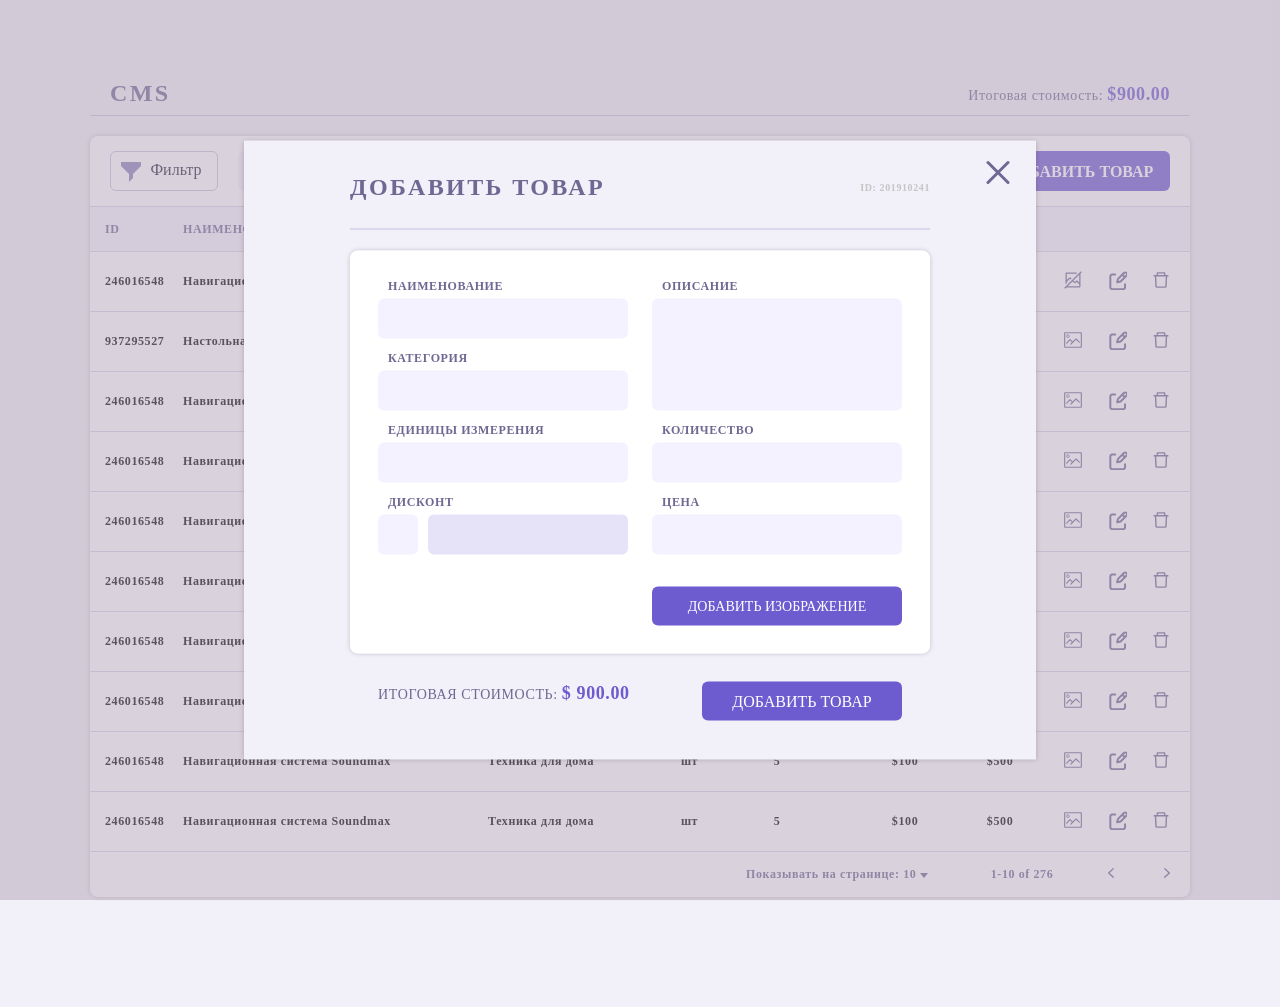
==== index.html @ 1ea29e2f "удалены комментарии" ====
<!DOCTYPE html>
<html lang="ru">
<head>
    <meta charset="UTF-8">
    <meta http-equiv="X-UA-Compatible" content="IE=edge">
    <meta name="viewport" content="width=device-width, initial-scale=1.0">
    <title>CMS</title>
    <link rel="stylesheet" href="css/normalize.css">
    <link rel="stylesheet" href="css/global.css">
    <link rel="stylesheet" href="css/table.css">
    <link rel="stylesheet" href="css/modal.css">
    <script defer src="js/script.js"></script>
    <!-- <link rel="import" href="modal.html"> -->
</head>
<body>
    <div class="table__container">
    <header class="header">
        <h1 class="header__title">CMS</h1>
        <p class="header__total">Итоговая стоимость: <span class="header__total-num">$900.00</span></p>
    </header>
    <hr class="hr">
    <div class="table__wrapper">
        <div class="table__setting">
            <button class="table__filter">
                <svg class="table__filter-img" width="20" height="20" viewBox="0 0 20 20" fill="none" xmlns="http://www.w3.org/2000/svg">
                    <path d="M12 12L20 4V0H0V4L8 12V20L12 16V12Z" fill="#8B83BA"/>
                </svg>                    
                Фильтр</button>
            <input class="table__search" type="text" placeholder="Поиск по наименованию и категории">
                <svg class="table__search-img" width="20" height="20" viewBox="0 0 20 20" fill="none" xmlns="http://www.w3.org/2000/svg">
                    <path d="M13.4097 14.8822C11.7399 16.1799 9.63851 16.7922 7.53338 16.5942C5.42824 16.3963 3.47766 15.403 2.07881 13.8166C0.679961 12.2303 -0.0619809 10.1701 0.00405863 8.05565C0.0700982 5.94118 0.939153 3.9314 2.43427 2.43552C3.92939 0.939633 5.93814 0.0701341 8.05152 0.00406071C10.1649 -0.0620127 12.224 0.680308 13.8096 2.07987C15.3951 3.47944 16.3879 5.43102 16.5857 7.53723C16.7836 9.64345 16.1717 11.7459 14.8745 13.4166L19.6936 18.2201C20.1016 18.6267 20.1022 19.2872 19.695 19.6946C19.2878 20.1021 18.6273 20.1017 18.2204 19.6939L13.4201 14.8822H13.4097ZM8.31916 14.5495C9.13773 14.5495 9.94829 14.3882 10.7045 14.0748C11.4608 13.7614 12.148 13.302 12.7268 12.7229C13.3056 12.1438 13.7647 11.4563 14.078 10.6996C14.3913 9.94298 14.5525 9.13201 14.5525 8.31302C14.5525 7.49403 14.3913 6.68306 14.078 5.92641C13.7647 5.16976 13.3056 4.48225 12.7268 3.90314C12.148 3.32402 11.4608 2.86465 10.7045 2.55123C9.94829 2.23782 9.13773 2.07651 8.31916 2.07651C6.66598 2.07651 5.08051 2.73356 3.91153 3.90314C2.74256 5.07271 2.08583 6.659 2.08583 8.31302C2.08583 9.96705 2.74256 11.5533 3.91153 12.7229C5.08051 13.8925 6.66598 14.5495 8.31916 14.5495Z" fill="#8B83BA"/>
                </svg>
            <button class="table__add">Добавить товар</button>
        </div>
        <div class="table__div">
        <table class="table">
            <thead class="table__head">
                <tr class="table__head-row">
                    <th class="table__head-column table__head-id">ID</th>
                    <th class="table__head-column table__head-name">Наименование</th>
                    <th class="table__head-column table__head-category">Категория</th>
                    <th class="table__head-column table__head-units">ед/изм</th>
                    <th class="table__head-column table__head-amount">количество</th>
                    <th class="table__head-column table__head-price">цена</th>
                    <th class="table__head-column table__head-total">ИТОГ</th>
                    <th class="table__head-column table__head-0" colspan="3"></th>
                </tr>
            </thead>
            <tbody class="table__body">
                <tr class="table__body-row">
                    <td class="table__body-column table__body-id">246016548</td>
                    <td class="table__body-column table__body-name">Навигационная система Soundmax</td>
                    <td class="table__body-column table__body-category">Техника для дома</td>
                    <td class="table__body-column table__body-units">шт</td>
                    <td class="table__body-column table__body-amount">5</td>
                    <td class="table__body-column table__body-price">$100</td>
                    <td class="table__body-column table__body-total">$500</td>
                    <td class="table__body-column table__body-img">
                        <button class="table__body_btn table__body_btn-img">
                            <svg class="body__btn-svg body__btn-svg_img btn-svg__img-close" width="20" height="20" viewBox="0 0 20 20" fill="none" xmlns="http://www.w3.org/2000/svg">
                                <path d="M18.75 2.13375L17.8663 1.25L1.25 17.8663L2.13375 18.75L3.38375 17.5H16.25C16.5814 17.4995 16.899 17.3676 17.1333 17.1333C17.3676 16.899 17.4995 16.5814 17.5 16.25V3.38375L18.75 2.13375ZM16.25 16.25H4.63375L9.50437 11.3794L10.9913 12.8663C11.2257 13.1006 11.5435 13.2322 11.875 13.2322C12.2065 13.2322 12.5243 13.1006 12.7587 12.8663L13.75 11.875L16.25 14.3731V16.25ZM16.25 12.605L14.6337 10.9888C14.3993 10.7544 14.0815 10.6228 13.75 10.6228C13.4185 10.6228 13.1007 10.7544 12.8663 10.9888L11.875 11.98L10.3894 10.4944L16.25 4.63375V12.605Z" fill="#6E6893"/>
                                <path d="M3.75 13.75V11.875L6.875 8.75187L7.73313 9.61062L8.61812 8.72563L7.75875 7.86625C7.52434 7.63191 7.20646 7.50027 6.875 7.50027C6.54354 7.50027 6.22566 7.63191 5.99125 7.86625L3.75 10.1075V3.75H13.75V2.5H3.75C3.41858 2.50033 3.10083 2.63213 2.86648 2.86648C2.63213 3.10083 2.50033 3.41858 2.5 3.75V13.75H3.75Z" fill="#6E6893"/>
                                </svg> 
                        </button>                       
                    </td>
                    <td class="table__body-column table__body-correct">
                        <button class="table__body_btn table__body_btn-correct">
                            <svg class="body__btn-svg body__btn-svg_correct" width="20" height="20" viewBox="0 0 20 20" fill="none" xmlns="http://www.w3.org/2000/svg">
                                <g clip-path="url(#clip0_3602_208)">
                                <path d="M15.5629 4.86078L17.6394 6.93629L15.5629 4.86078ZM16.8982 3.03233L11.2834 8.64709C10.9933 8.9368 10.7955 9.3059 10.7148 9.70789L10.1962 12.304L12.7923 11.7844C13.1942 11.704 13.5629 11.5069 13.8531 11.2167L19.4678 5.60196C19.6366 5.43324 19.7704 5.23293 19.8617 5.01248C19.953 4.79203 20 4.55576 20 4.31714C20 4.07853 19.953 3.84225 19.8617 3.6218C19.7704 3.40136 19.6366 3.20105 19.4678 3.03233C19.2991 2.8636 19.0988 2.72976 18.8784 2.63845C18.6579 2.54714 18.4216 2.50014 18.183 2.50014C17.9444 2.50014 17.7081 2.54714 17.4877 2.63845C17.2672 2.72976 17.0669 2.8636 16.8982 3.03233V3.03233Z" stroke="#6E6893" stroke-width="2" stroke-linecap="round" stroke-linejoin="round"/>
                                <path d="M18.0394 14.2648V17.206C18.0394 17.726 17.8328 18.2248 17.4651 18.5925C17.0973 18.9602 16.5986 19.1668 16.0786 19.1668H5.29415C4.77411 19.1668 4.27537 18.9602 3.90765 18.5925C3.53993 18.2248 3.33334 17.726 3.33334 17.206V6.42157C3.33334 5.90154 3.53993 5.4028 3.90765 5.03508C4.27537 4.66735 4.77411 4.46077 5.29415 4.46077H8.23535" stroke="#6E6893" stroke-width="2" stroke-linecap="round" stroke-linejoin="round"/>
                                </g>
                                <defs>
                                <clipPath id="clip0_3602_208">
                                <rect width="20" height="20" fill="white"/>
                                </clipPath>
                                </defs>
                                </svg>
                        </button>
                    </td>
                    <td class="table__body-column table__body-delete">
                        <button class="table__body_btn table__body_btn-delete">
                            <svg class="body__btn-svg body__btn-svg_delete" width="20" height="20" viewBox="0 0 20 20" fill="none" xmlns="http://www.w3.org/2000/svg">
                                <path d="M7.03125 3.59375H6.875C6.96094 3.59375 7.03125 3.52344 7.03125 3.4375V3.59375H12.9688V3.4375C12.9688 3.52344 13.0391 3.59375 13.125 3.59375H12.9688V5H14.375V3.4375C14.375 2.74805 13.8145 2.1875 13.125 2.1875H6.875C6.18555 2.1875 5.625 2.74805 5.625 3.4375V5H7.03125V3.59375ZM16.875 5H3.125C2.7793 5 2.5 5.2793 2.5 5.625V6.25C2.5 6.33594 2.57031 6.40625 2.65625 6.40625H3.83594L4.31836 16.6211C4.34961 17.2871 4.90039 17.8125 5.56641 17.8125H14.4336C15.1016 17.8125 15.6504 17.2891 15.6816 16.6211L16.1641 6.40625H17.3438C17.4297 6.40625 17.5 6.33594 17.5 6.25V5.625C17.5 5.2793 17.2207 5 16.875 5ZM14.2832 16.4062H5.7168L5.24414 6.40625H14.7559L14.2832 16.4062Z" fill="#6E6893"/>
                                </svg>
                        </button>        
                    </td>
                </tr>
                <tr class="table__body-row">
                    <td class="table__body-column table__body-id">937295527</td>
                    <td class="table__body-column table__body-name">Настольная игра “На 4-х ногах”</td>
                    <td class="table__body-column table__body-category">Настольные игры</td>
                    <td class="table__body-column table__body-units">шт</td>
                    <td class="table__body-column table__body-amount">12</td>
                    <td class="table__body-column table__body-price">$14</td>
                    <td class="table__body-column table__body-total">$168</td>
                    <td class="table__body-column table__body-img">
                        <button class="table__body_btn table__body_btn-img">
                            <svg class="body__btn-svg body__btn-svg_img btn-svg__img-open" width="20" height="20" viewBox="0 0 20 20" fill="none" xmlns="http://www.w3.org/2000/svg">
                                <path d="M17.7778 2.22223H2.22223C1.92754 2.22223 1.64493 2.33929 1.43655 2.54767C1.22818 2.75604 1.11111 3.03866 1.11111 3.33334V16.6667C1.11111 16.9614 1.22818 17.244 1.43655 17.4523C1.64493 17.6607 1.92754 17.7778 2.22223 17.7778H17.7778C18.0725 17.7778 18.3551 17.6607 18.5635 17.4523C18.7718 17.244 18.8889 16.9614 18.8889 16.6667V3.33334C18.8889 3.03866 18.7718 2.75604 18.5635 2.54767C18.3551 2.33929 18.0725 2.22223 17.7778 2.22223V2.22223ZM2.22223 16.6667V3.33334H17.7778V16.6667H2.22223Z" fill="#6E6893"/>
                                <path d="M4.95555 7.77778C5.28518 7.77778 5.60741 7.68003 5.8815 7.49689C6.15558 7.31376 6.3692 7.05346 6.49535 6.74892C6.62149 6.44437 6.6545 6.10926 6.59019 5.78596C6.52588 5.46266 6.36715 5.16569 6.13406 4.9326C5.90097 4.69951 5.604 4.54078 5.2807 4.47647C4.9574 4.41216 4.62228 4.44516 4.31774 4.57131C4.0132 4.69746 3.7529 4.91108 3.56976 5.18516C3.38663 5.45924 3.28888 5.78147 3.28888 6.11111C3.28888 6.55314 3.46447 6.97706 3.77703 7.28962C4.0896 7.60218 4.51352 7.77778 4.95555 7.77778V7.77778ZM4.95555 5.22222C5.13158 5.22112 5.30399 5.27232 5.45089 5.36932C5.5978 5.46632 5.71259 5.60476 5.78072 5.76708C5.84885 5.9294 5.86725 6.1083 5.83358 6.28109C5.79992 6.45389 5.7157 6.61279 5.59161 6.73766C5.46752 6.86253 5.30915 6.94774 5.13657 6.98249C4.96399 7.01724 4.78498 6.99997 4.62223 6.93285C4.45949 6.86574 4.32033 6.75182 4.22241 6.60552C4.12449 6.45923 4.07222 6.28715 4.07221 6.11111C4.07367 5.87729 4.1672 5.65345 4.33255 5.48811C4.49789 5.32277 4.72172 5.22923 4.95555 5.22778V5.22222Z" fill="#6E6893"/>
                                <path d="M12.6555 8.53889L9.65555 11.5389L7.43332 9.31666C7.32923 9.21319 7.18843 9.15511 7.04166 9.15511C6.89489 9.15511 6.75408 9.21319 6.64999 9.31666L3.28888 12.7222V14.2944L7.0611 10.5222L8.88888 12.3222L6.80555 14.4056H8.33332L13.0278 9.71111L16.6667 13.3333V11.7667L13.4389 8.53889C13.3348 8.43541 13.194 8.37733 13.0472 8.37733C12.9004 8.37733 12.7596 8.43541 12.6555 8.53889V8.53889Z" fill="#6E6893"/>
                            </svg>
                        </button>                       
                    </td>
                    <td class="table__body-column table__body-correct">
                        <button class="table__body_btn table__body_btn-correct">
                            <svg class="body__btn-svg body__btn-svg_correct" width="20" height="20" viewBox="0 0 20 20" fill="none" xmlns="http://www.w3.org/2000/svg">
                                <g clip-path="url(#clip0_3602_208)">
                                <path d="M15.5629 4.86078L17.6394 6.93629L15.5629 4.86078ZM16.8982 3.03233L11.2834 8.64709C10.9933 8.9368 10.7955 9.3059 10.7148 9.70789L10.1962 12.304L12.7923 11.7844C13.1942 11.704 13.5629 11.5069 13.8531 11.2167L19.4678 5.60196C19.6366 5.43324 19.7704 5.23293 19.8617 5.01248C19.953 4.79203 20 4.55576 20 4.31714C20 4.07853 19.953 3.84225 19.8617 3.6218C19.7704 3.40136 19.6366 3.20105 19.4678 3.03233C19.2991 2.8636 19.0988 2.72976 18.8784 2.63845C18.6579 2.54714 18.4216 2.50014 18.183 2.50014C17.9444 2.50014 17.7081 2.54714 17.4877 2.63845C17.2672 2.72976 17.0669 2.8636 16.8982 3.03233V3.03233Z" stroke="#6E6893" stroke-width="2" stroke-linecap="round" stroke-linejoin="round"/>
                                <path d="M18.0394 14.2648V17.206C18.0394 17.726 17.8328 18.2248 17.4651 18.5925C17.0973 18.9602 16.5986 19.1668 16.0786 19.1668H5.29415C4.77411 19.1668 4.27537 18.9602 3.90765 18.5925C3.53993 18.2248 3.33334 17.726 3.33334 17.206V6.42157C3.33334 5.90154 3.53993 5.4028 3.90765 5.03508C4.27537 4.66735 4.77411 4.46077 5.29415 4.46077H8.23535" stroke="#6E6893" stroke-width="2" stroke-linecap="round" stroke-linejoin="round"/>
                                </g>
                                <defs>
                                <clipPath id="clip0_3602_208">
                                <rect width="20" height="20" fill="white"/>
                                </clipPath>
                                </defs>
                                </svg>
                        </button>
                    </td>
                    <td class="table__body-column table__body-delete">
                        <button class="table__body_btn table__body_btn-delete">
                            <svg class="body__btn-svg body__btn-svg_delete" width="20" height="20" viewBox="0 0 20 20" fill="none" xmlns="http://www.w3.org/2000/svg">
                                <path d="M7.03125 3.59375H6.875C6.96094 3.59375 7.03125 3.52344 7.03125 3.4375V3.59375H12.9688V3.4375C12.9688 3.52344 13.0391 3.59375 13.125 3.59375H12.9688V5H14.375V3.4375C14.375 2.74805 13.8145 2.1875 13.125 2.1875H6.875C6.18555 2.1875 5.625 2.74805 5.625 3.4375V5H7.03125V3.59375ZM16.875 5H3.125C2.7793 5 2.5 5.2793 2.5 5.625V6.25C2.5 6.33594 2.57031 6.40625 2.65625 6.40625H3.83594L4.31836 16.6211C4.34961 17.2871 4.90039 17.8125 5.56641 17.8125H14.4336C15.1016 17.8125 15.6504 17.2891 15.6816 16.6211L16.1641 6.40625H17.3438C17.4297 6.40625 17.5 6.33594 17.5 6.25V5.625C17.5 5.2793 17.2207 5 16.875 5ZM14.2832 16.4062H5.7168L5.24414 6.40625H14.7559L14.2832 16.4062Z" fill="#6E6893"/>
                                </svg>
                        </button>        
                    </td>
                </tr>
                <tr class="table__body-row">
                    <td class="table__body-column table__body-id">246016548</td>
                    <td class="table__body-column table__body-name">Навигационная система Soundmax</td>
                    <td class="table__body-column table__body-category">Техника для дома</td>
                    <td class="table__body-column table__body-units">шт</td>
                    <td class="table__body-column table__body-amount">5</td>
                    <td class="table__body-column table__body-price">$100</td>
                    <td class="table__body-column table__body-total">$500</td>
                    <td class="table__body-column table__body-img">
                        <button class="table__body_btn table__body_btn-img">
                            <svg class="body__btn-svg body__btn-svg_img btn-svg__img-open" width="20" height="20" viewBox="0 0 20 20" fill="none" xmlns="http://www.w3.org/2000/svg">
                                <path d="M17.7778 2.22223H2.22223C1.92754 2.22223 1.64493 2.33929 1.43655 2.54767C1.22818 2.75604 1.11111 3.03866 1.11111 3.33334V16.6667C1.11111 16.9614 1.22818 17.244 1.43655 17.4523C1.64493 17.6607 1.92754 17.7778 2.22223 17.7778H17.7778C18.0725 17.7778 18.3551 17.6607 18.5635 17.4523C18.7718 17.244 18.8889 16.9614 18.8889 16.6667V3.33334C18.8889 3.03866 18.7718 2.75604 18.5635 2.54767C18.3551 2.33929 18.0725 2.22223 17.7778 2.22223V2.22223ZM2.22223 16.6667V3.33334H17.7778V16.6667H2.22223Z" fill="#6E6893"/>
                                <path d="M4.95555 7.77778C5.28518 7.77778 5.60741 7.68003 5.8815 7.49689C6.15558 7.31376 6.3692 7.05346 6.49535 6.74892C6.62149 6.44437 6.6545 6.10926 6.59019 5.78596C6.52588 5.46266 6.36715 5.16569 6.13406 4.9326C5.90097 4.69951 5.604 4.54078 5.2807 4.47647C4.9574 4.41216 4.62228 4.44516 4.31774 4.57131C4.0132 4.69746 3.7529 4.91108 3.56976 5.18516C3.38663 5.45924 3.28888 5.78147 3.28888 6.11111C3.28888 6.55314 3.46447 6.97706 3.77703 7.28962C4.0896 7.60218 4.51352 7.77778 4.95555 7.77778V7.77778ZM4.95555 5.22222C5.13158 5.22112 5.30399 5.27232 5.45089 5.36932C5.5978 5.46632 5.71259 5.60476 5.78072 5.76708C5.84885 5.9294 5.86725 6.1083 5.83358 6.28109C5.79992 6.45389 5.7157 6.61279 5.59161 6.73766C5.46752 6.86253 5.30915 6.94774 5.13657 6.98249C4.96399 7.01724 4.78498 6.99997 4.62223 6.93285C4.45949 6.86574 4.32033 6.75182 4.22241 6.60552C4.12449 6.45923 4.07222 6.28715 4.07221 6.11111C4.07367 5.87729 4.1672 5.65345 4.33255 5.48811C4.49789 5.32277 4.72172 5.22923 4.95555 5.22778V5.22222Z" fill="#6E6893"/>
                                <path d="M12.6555 8.53889L9.65555 11.5389L7.43332 9.31666C7.32923 9.21319 7.18843 9.15511 7.04166 9.15511C6.89489 9.15511 6.75408 9.21319 6.64999 9.31666L3.28888 12.7222V14.2944L7.0611 10.5222L8.88888 12.3222L6.80555 14.4056H8.33332L13.0278 9.71111L16.6667 13.3333V11.7667L13.4389 8.53889C13.3348 8.43541 13.194 8.37733 13.0472 8.37733C12.9004 8.37733 12.7596 8.43541 12.6555 8.53889V8.53889Z" fill="#6E6893"/>
                            </svg>
                        </button>                       
                    </td>
                    <td class="table__body-column table__body-correct">
                        <button class="table__body_btn table__body_btn-correct">
                            <svg class="body__btn-svg body__btn-svg_correct" width="20" height="20" viewBox="0 0 20 20" fill="none" xmlns="http://www.w3.org/2000/svg">
                                <g clip-path="url(#clip0_3602_208)">
                                <path d="M15.5629 4.86078L17.6394 6.93629L15.5629 4.86078ZM16.8982 3.03233L11.2834 8.64709C10.9933 8.9368 10.7955 9.3059 10.7148 9.70789L10.1962 12.304L12.7923 11.7844C13.1942 11.704 13.5629 11.5069 13.8531 11.2167L19.4678 5.60196C19.6366 5.43324 19.7704 5.23293 19.8617 5.01248C19.953 4.79203 20 4.55576 20 4.31714C20 4.07853 19.953 3.84225 19.8617 3.6218C19.7704 3.40136 19.6366 3.20105 19.4678 3.03233C19.2991 2.8636 19.0988 2.72976 18.8784 2.63845C18.6579 2.54714 18.4216 2.50014 18.183 2.50014C17.9444 2.50014 17.7081 2.54714 17.4877 2.63845C17.2672 2.72976 17.0669 2.8636 16.8982 3.03233V3.03233Z" stroke="#6E6893" stroke-width="2" stroke-linecap="round" stroke-linejoin="round"/>
                                <path d="M18.0394 14.2648V17.206C18.0394 17.726 17.8328 18.2248 17.4651 18.5925C17.0973 18.9602 16.5986 19.1668 16.0786 19.1668H5.29415C4.77411 19.1668 4.27537 18.9602 3.90765 18.5925C3.53993 18.2248 3.33334 17.726 3.33334 17.206V6.42157C3.33334 5.90154 3.53993 5.4028 3.90765 5.03508C4.27537 4.66735 4.77411 4.46077 5.29415 4.46077H8.23535" stroke="#6E6893" stroke-width="2" stroke-linecap="round" stroke-linejoin="round"/>
                                </g>
                                <defs>
                                <clipPath id="clip0_3602_208">
                                <rect width="20" height="20" fill="white"/>
                                </clipPath>
                                </defs>
                                </svg>
                        </button>
                    </td>
                    <td class="table__body-column table__body-delete">
                        <button class="table__body_btn table__body_btn-delete">
                            <svg class="body__btn-svg body__btn-svg_delete" width="20" height="20" viewBox="0 0 20 20" fill="none" xmlns="http://www.w3.org/2000/svg">
                                <path d="M7.03125 3.59375H6.875C6.96094 3.59375 7.03125 3.52344 7.03125 3.4375V3.59375H12.9688V3.4375C12.9688 3.52344 13.0391 3.59375 13.125 3.59375H12.9688V5H14.375V3.4375C14.375 2.74805 13.8145 2.1875 13.125 2.1875H6.875C6.18555 2.1875 5.625 2.74805 5.625 3.4375V5H7.03125V3.59375ZM16.875 5H3.125C2.7793 5 2.5 5.2793 2.5 5.625V6.25C2.5 6.33594 2.57031 6.40625 2.65625 6.40625H3.83594L4.31836 16.6211C4.34961 17.2871 4.90039 17.8125 5.56641 17.8125H14.4336C15.1016 17.8125 15.6504 17.2891 15.6816 16.6211L16.1641 6.40625H17.3438C17.4297 6.40625 17.5 6.33594 17.5 6.25V5.625C17.5 5.2793 17.2207 5 16.875 5ZM14.2832 16.4062H5.7168L5.24414 6.40625H14.7559L14.2832 16.4062Z" fill="#6E6893"/>
                                </svg>
                        </button>        
                    </td>
                </tr>
                <tr class="table__body-row">
                    <td class="table__body-column table__body-id">246016548</td>
                    <td class="table__body-column table__body-name">Навигационная система Soundmax</td>
                    <td class="table__body-column table__body-category">Техника для дома</td>
                    <td class="table__body-column table__body-units">шт</td>
                    <td class="table__body-column table__body-amount">5</td>
                    <td class="table__body-column table__body-price">$100</td>
                    <td class="table__body-column table__body-total">$500</td>
                    <td class="table__body-column table__body-img">
                        <button class="table__body_btn table__body_btn-img">
                            <svg class="body__btn-svg body__btn-svg_img btn-svg__img-open" width="20" height="20" viewBox="0 0 20 20" fill="none" xmlns="http://www.w3.org/2000/svg">
                                <path d="M17.7778 2.22223H2.22223C1.92754 2.22223 1.64493 2.33929 1.43655 2.54767C1.22818 2.75604 1.11111 3.03866 1.11111 3.33334V16.6667C1.11111 16.9614 1.22818 17.244 1.43655 17.4523C1.64493 17.6607 1.92754 17.7778 2.22223 17.7778H17.7778C18.0725 17.7778 18.3551 17.6607 18.5635 17.4523C18.7718 17.244 18.8889 16.9614 18.8889 16.6667V3.33334C18.8889 3.03866 18.7718 2.75604 18.5635 2.54767C18.3551 2.33929 18.0725 2.22223 17.7778 2.22223V2.22223ZM2.22223 16.6667V3.33334H17.7778V16.6667H2.22223Z" fill="#6E6893"/>
                                <path d="M4.95555 7.77778C5.28518 7.77778 5.60741 7.68003 5.8815 7.49689C6.15558 7.31376 6.3692 7.05346 6.49535 6.74892C6.62149 6.44437 6.6545 6.10926 6.59019 5.78596C6.52588 5.46266 6.36715 5.16569 6.13406 4.9326C5.90097 4.69951 5.604 4.54078 5.2807 4.47647C4.9574 4.41216 4.62228 4.44516 4.31774 4.57131C4.0132 4.69746 3.7529 4.91108 3.56976 5.18516C3.38663 5.45924 3.28888 5.78147 3.28888 6.11111C3.28888 6.55314 3.46447 6.97706 3.77703 7.28962C4.0896 7.60218 4.51352 7.77778 4.95555 7.77778V7.77778ZM4.95555 5.22222C5.13158 5.22112 5.30399 5.27232 5.45089 5.36932C5.5978 5.46632 5.71259 5.60476 5.78072 5.76708C5.84885 5.9294 5.86725 6.1083 5.83358 6.28109C5.79992 6.45389 5.7157 6.61279 5.59161 6.73766C5.46752 6.86253 5.30915 6.94774 5.13657 6.98249C4.96399 7.01724 4.78498 6.99997 4.62223 6.93285C4.45949 6.86574 4.32033 6.75182 4.22241 6.60552C4.12449 6.45923 4.07222 6.28715 4.07221 6.11111C4.07367 5.87729 4.1672 5.65345 4.33255 5.48811C4.49789 5.32277 4.72172 5.22923 4.95555 5.22778V5.22222Z" fill="#6E6893"/>
                                <path d="M12.6555 8.53889L9.65555 11.5389L7.43332 9.31666C7.32923 9.21319 7.18843 9.15511 7.04166 9.15511C6.89489 9.15511 6.75408 9.21319 6.64999 9.31666L3.28888 12.7222V14.2944L7.0611 10.5222L8.88888 12.3222L6.80555 14.4056H8.33332L13.0278 9.71111L16.6667 13.3333V11.7667L13.4389 8.53889C13.3348 8.43541 13.194 8.37733 13.0472 8.37733C12.9004 8.37733 12.7596 8.43541 12.6555 8.53889V8.53889Z" fill="#6E6893"/>
                            </svg>
                        </button>                       
                    </td>
                    <td class="table__body-column table__body-correct">
                        <button class="table__body_btn table__body_btn-correct">
                            <svg class="body__btn-svg body__btn-svg_correct" width="20" height="20" viewBox="0 0 20 20" fill="none" xmlns="http://www.w3.org/2000/svg">
                                <g clip-path="url(#clip0_3602_208)">
                                <path d="M15.5629 4.86078L17.6394 6.93629L15.5629 4.86078ZM16.8982 3.03233L11.2834 8.64709C10.9933 8.9368 10.7955 9.3059 10.7148 9.70789L10.1962 12.304L12.7923 11.7844C13.1942 11.704 13.5629 11.5069 13.8531 11.2167L19.4678 5.60196C19.6366 5.43324 19.7704 5.23293 19.8617 5.01248C19.953 4.79203 20 4.55576 20 4.31714C20 4.07853 19.953 3.84225 19.8617 3.6218C19.7704 3.40136 19.6366 3.20105 19.4678 3.03233C19.2991 2.8636 19.0988 2.72976 18.8784 2.63845C18.6579 2.54714 18.4216 2.50014 18.183 2.50014C17.9444 2.50014 17.7081 2.54714 17.4877 2.63845C17.2672 2.72976 17.0669 2.8636 16.8982 3.03233V3.03233Z" stroke="#6E6893" stroke-width="2" stroke-linecap="round" stroke-linejoin="round"/>
                                <path d="M18.0394 14.2648V17.206C18.0394 17.726 17.8328 18.2248 17.4651 18.5925C17.0973 18.9602 16.5986 19.1668 16.0786 19.1668H5.29415C4.77411 19.1668 4.27537 18.9602 3.90765 18.5925C3.53993 18.2248 3.33334 17.726 3.33334 17.206V6.42157C3.33334 5.90154 3.53993 5.4028 3.90765 5.03508C4.27537 4.66735 4.77411 4.46077 5.29415 4.46077H8.23535" stroke="#6E6893" stroke-width="2" stroke-linecap="round" stroke-linejoin="round"/>
                                </g>
                                <defs>
                                <clipPath id="clip0_3602_208">
                                <rect width="20" height="20" fill="white"/>
                                </clipPath>
                                </defs>
                                </svg>
                        </button>
                    </td>
                    <td class="table__body-column table__body-delete">
                        <button class="table__body_btn table__body_btn-delete">
                            <svg class="body__btn-svg body__btn-svg_delete" width="20" height="20" viewBox="0 0 20 20" fill="none" xmlns="http://www.w3.org/2000/svg">
                                <path d="M7.03125 3.59375H6.875C6.96094 3.59375 7.03125 3.52344 7.03125 3.4375V3.59375H12.9688V3.4375C12.9688 3.52344 13.0391 3.59375 13.125 3.59375H12.9688V5H14.375V3.4375C14.375 2.74805 13.8145 2.1875 13.125 2.1875H6.875C6.18555 2.1875 5.625 2.74805 5.625 3.4375V5H7.03125V3.59375ZM16.875 5H3.125C2.7793 5 2.5 5.2793 2.5 5.625V6.25C2.5 6.33594 2.57031 6.40625 2.65625 6.40625H3.83594L4.31836 16.6211C4.34961 17.2871 4.90039 17.8125 5.56641 17.8125H14.4336C15.1016 17.8125 15.6504 17.2891 15.6816 16.6211L16.1641 6.40625H17.3438C17.4297 6.40625 17.5 6.33594 17.5 6.25V5.625C17.5 5.2793 17.2207 5 16.875 5ZM14.2832 16.4062H5.7168L5.24414 6.40625H14.7559L14.2832 16.4062Z" fill="#6E6893"/>
                                </svg>
                        </button>        
                    </td>
                </tr>
                <tr class="table__body-row">
                    <td class="table__body-column table__body-id">246016548</td>
                    <td class="table__body-column table__body-name">Навигационная система Soundmax</td>
                    <td class="table__body-column table__body-category">Техника для дома</td>
                    <td class="table__body-column table__body-units">шт</td>
                    <td class="table__body-column table__body-amount">5</td>
                    <td class="table__body-column table__body-price">$100</td>
                    <td class="table__body-column table__body-total">$500</td>
                    <td class="table__body-column table__body-img">
                        <button class="table__body_btn table__body_btn-img">
                            <svg class="body__btn-svg body__btn-svg_img btn-svg__img-open" width="20" height="20" viewBox="0 0 20 20" fill="none" xmlns="http://www.w3.org/2000/svg">
                                <path d="M17.7778 2.22223H2.22223C1.92754 2.22223 1.64493 2.33929 1.43655 2.54767C1.22818 2.75604 1.11111 3.03866 1.11111 3.33334V16.6667C1.11111 16.9614 1.22818 17.244 1.43655 17.4523C1.64493 17.6607 1.92754 17.7778 2.22223 17.7778H17.7778C18.0725 17.7778 18.3551 17.6607 18.5635 17.4523C18.7718 17.244 18.8889 16.9614 18.8889 16.6667V3.33334C18.8889 3.03866 18.7718 2.75604 18.5635 2.54767C18.3551 2.33929 18.0725 2.22223 17.7778 2.22223V2.22223ZM2.22223 16.6667V3.33334H17.7778V16.6667H2.22223Z" fill="#6E6893"/>
                                <path d="M4.95555 7.77778C5.28518 7.77778 5.60741 7.68003 5.8815 7.49689C6.15558 7.31376 6.3692 7.05346 6.49535 6.74892C6.62149 6.44437 6.6545 6.10926 6.59019 5.78596C6.52588 5.46266 6.36715 5.16569 6.13406 4.9326C5.90097 4.69951 5.604 4.54078 5.2807 4.47647C4.9574 4.41216 4.62228 4.44516 4.31774 4.57131C4.0132 4.69746 3.7529 4.91108 3.56976 5.18516C3.38663 5.45924 3.28888 5.78147 3.28888 6.11111C3.28888 6.55314 3.46447 6.97706 3.77703 7.28962C4.0896 7.60218 4.51352 7.77778 4.95555 7.77778V7.77778ZM4.95555 5.22222C5.13158 5.22112 5.30399 5.27232 5.45089 5.36932C5.5978 5.46632 5.71259 5.60476 5.78072 5.76708C5.84885 5.9294 5.86725 6.1083 5.83358 6.28109C5.79992 6.45389 5.7157 6.61279 5.59161 6.73766C5.46752 6.86253 5.30915 6.94774 5.13657 6.98249C4.96399 7.01724 4.78498 6.99997 4.62223 6.93285C4.45949 6.86574 4.32033 6.75182 4.22241 6.60552C4.12449 6.45923 4.07222 6.28715 4.07221 6.11111C4.07367 5.87729 4.1672 5.65345 4.33255 5.48811C4.49789 5.32277 4.72172 5.22923 4.95555 5.22778V5.22222Z" fill="#6E6893"/>
                                <path d="M12.6555 8.53889L9.65555 11.5389L7.43332 9.31666C7.32923 9.21319 7.18843 9.15511 7.04166 9.15511C6.89489 9.15511 6.75408 9.21319 6.64999 9.31666L3.28888 12.7222V14.2944L7.0611 10.5222L8.88888 12.3222L6.80555 14.4056H8.33332L13.0278 9.71111L16.6667 13.3333V11.7667L13.4389 8.53889C13.3348 8.43541 13.194 8.37733 13.0472 8.37733C12.9004 8.37733 12.7596 8.43541 12.6555 8.53889V8.53889Z" fill="#6E6893"/>
                            </svg>
                        </button>                       
                    </td>
                    <td class="table__body-column table__body-correct">
                        <button class="table__body_btn table__body_btn-correct">
                            <svg class="body__btn-svg body__btn-svg_correct" width="20" height="20" viewBox="0 0 20 20" fill="none" xmlns="http://www.w3.org/2000/svg">
                                <g clip-path="url(#clip0_3602_208)">
                                <path d="M15.5629 4.86078L17.6394 6.93629L15.5629 4.86078ZM16.8982 3.03233L11.2834 8.64709C10.9933 8.9368 10.7955 9.3059 10.7148 9.70789L10.1962 12.304L12.7923 11.7844C13.1942 11.704 13.5629 11.5069 13.8531 11.2167L19.4678 5.60196C19.6366 5.43324 19.7704 5.23293 19.8617 5.01248C19.953 4.79203 20 4.55576 20 4.31714C20 4.07853 19.953 3.84225 19.8617 3.6218C19.7704 3.40136 19.6366 3.20105 19.4678 3.03233C19.2991 2.8636 19.0988 2.72976 18.8784 2.63845C18.6579 2.54714 18.4216 2.50014 18.183 2.50014C17.9444 2.50014 17.7081 2.54714 17.4877 2.63845C17.2672 2.72976 17.0669 2.8636 16.8982 3.03233V3.03233Z" stroke="#6E6893" stroke-width="2" stroke-linecap="round" stroke-linejoin="round"/>
                                <path d="M18.0394 14.2648V17.206C18.0394 17.726 17.8328 18.2248 17.4651 18.5925C17.0973 18.9602 16.5986 19.1668 16.0786 19.1668H5.29415C4.77411 19.1668 4.27537 18.9602 3.90765 18.5925C3.53993 18.2248 3.33334 17.726 3.33334 17.206V6.42157C3.33334 5.90154 3.53993 5.4028 3.90765 5.03508C4.27537 4.66735 4.77411 4.46077 5.29415 4.46077H8.23535" stroke="#6E6893" stroke-width="2" stroke-linecap="round" stroke-linejoin="round"/>
                                </g>
                                <defs>
                                <clipPath id="clip0_3602_208">
                                <rect width="20" height="20" fill="white"/>
                                </clipPath>
                                </defs>
                                </svg>
                        </button>
                    </td>
                    <td class="table__body-column table__body-delete">
                        <button class="table__body_btn table__body_btn-delete">
                            <svg class="body__btn-svg body__btn-svg_delete" width="20" height="20" viewBox="0 0 20 20" fill="none" xmlns="http://www.w3.org/2000/svg">
                                <path d="M7.03125 3.59375H6.875C6.96094 3.59375 7.03125 3.52344 7.03125 3.4375V3.59375H12.9688V3.4375C12.9688 3.52344 13.0391 3.59375 13.125 3.59375H12.9688V5H14.375V3.4375C14.375 2.74805 13.8145 2.1875 13.125 2.1875H6.875C6.18555 2.1875 5.625 2.74805 5.625 3.4375V5H7.03125V3.59375ZM16.875 5H3.125C2.7793 5 2.5 5.2793 2.5 5.625V6.25C2.5 6.33594 2.57031 6.40625 2.65625 6.40625H3.83594L4.31836 16.6211C4.34961 17.2871 4.90039 17.8125 5.56641 17.8125H14.4336C15.1016 17.8125 15.6504 17.2891 15.6816 16.6211L16.1641 6.40625H17.3438C17.4297 6.40625 17.5 6.33594 17.5 6.25V5.625C17.5 5.2793 17.2207 5 16.875 5ZM14.2832 16.4062H5.7168L5.24414 6.40625H14.7559L14.2832 16.4062Z" fill="#6E6893"/>
                                </svg>
                        </button>        
                    </td>
                </tr>
                <tr class="table__body-row">
                    <td class="table__body-column table__body-id">246016548</td>
                    <td class="table__body-column table__body-name">Навигационная система Soundmax</td>
                    <td class="table__body-column table__body-category">Техника для дома</td>
                    <td class="table__body-column table__body-units">шт</td>
                    <td class="table__body-column table__body-amount">5</td>
                    <td class="table__body-column table__body-price">$100</td>
                    <td class="table__body-column table__body-total">$500</td>
                    <td class="table__body-column table__body-img">
                        <button class="table__body_btn table__body_btn-img">
                            <svg class="body__btn-svg body__btn-svg_img btn-svg__img-open" width="20" height="20" viewBox="0 0 20 20" fill="none" xmlns="http://www.w3.org/2000/svg">
                                <path d="M17.7778 2.22223H2.22223C1.92754 2.22223 1.64493 2.33929 1.43655 2.54767C1.22818 2.75604 1.11111 3.03866 1.11111 3.33334V16.6667C1.11111 16.9614 1.22818 17.244 1.43655 17.4523C1.64493 17.6607 1.92754 17.7778 2.22223 17.7778H17.7778C18.0725 17.7778 18.3551 17.6607 18.5635 17.4523C18.7718 17.244 18.8889 16.9614 18.8889 16.6667V3.33334C18.8889 3.03866 18.7718 2.75604 18.5635 2.54767C18.3551 2.33929 18.0725 2.22223 17.7778 2.22223V2.22223ZM2.22223 16.6667V3.33334H17.7778V16.6667H2.22223Z" fill="#6E6893"/>
                                <path d="M4.95555 7.77778C5.28518 7.77778 5.60741 7.68003 5.8815 7.49689C6.15558 7.31376 6.3692 7.05346 6.49535 6.74892C6.62149 6.44437 6.6545 6.10926 6.59019 5.78596C6.52588 5.46266 6.36715 5.16569 6.13406 4.9326C5.90097 4.69951 5.604 4.54078 5.2807 4.47647C4.9574 4.41216 4.62228 4.44516 4.31774 4.57131C4.0132 4.69746 3.7529 4.91108 3.56976 5.18516C3.38663 5.45924 3.28888 5.78147 3.28888 6.11111C3.28888 6.55314 3.46447 6.97706 3.77703 7.28962C4.0896 7.60218 4.51352 7.77778 4.95555 7.77778V7.77778ZM4.95555 5.22222C5.13158 5.22112 5.30399 5.27232 5.45089 5.36932C5.5978 5.46632 5.71259 5.60476 5.78072 5.76708C5.84885 5.9294 5.86725 6.1083 5.83358 6.28109C5.79992 6.45389 5.7157 6.61279 5.59161 6.73766C5.46752 6.86253 5.30915 6.94774 5.13657 6.98249C4.96399 7.01724 4.78498 6.99997 4.62223 6.93285C4.45949 6.86574 4.32033 6.75182 4.22241 6.60552C4.12449 6.45923 4.07222 6.28715 4.07221 6.11111C4.07367 5.87729 4.1672 5.65345 4.33255 5.48811C4.49789 5.32277 4.72172 5.22923 4.95555 5.22778V5.22222Z" fill="#6E6893"/>
                                <path d="M12.6555 8.53889L9.65555 11.5389L7.43332 9.31666C7.32923 9.21319 7.18843 9.15511 7.04166 9.15511C6.89489 9.15511 6.75408 9.21319 6.64999 9.31666L3.28888 12.7222V14.2944L7.0611 10.5222L8.88888 12.3222L6.80555 14.4056H8.33332L13.0278 9.71111L16.6667 13.3333V11.7667L13.4389 8.53889C13.3348 8.43541 13.194 8.37733 13.0472 8.37733C12.9004 8.37733 12.7596 8.43541 12.6555 8.53889V8.53889Z" fill="#6E6893"/>
                            </svg>
                        </button>                       
                    </td>
                    <td class="table__body-column table__body-correct">
                        <button class="table__body_btn table__body_btn-correct">
                            <svg class="body__btn-svg body__btn-svg_correct" width="20" height="20" viewBox="0 0 20 20" fill="none" xmlns="http://www.w3.org/2000/svg">
                                <g clip-path="url(#clip0_3602_208)">
                                <path d="M15.5629 4.86078L17.6394 6.93629L15.5629 4.86078ZM16.8982 3.03233L11.2834 8.64709C10.9933 8.9368 10.7955 9.3059 10.7148 9.70789L10.1962 12.304L12.7923 11.7844C13.1942 11.704 13.5629 11.5069 13.8531 11.2167L19.4678 5.60196C19.6366 5.43324 19.7704 5.23293 19.8617 5.01248C19.953 4.79203 20 4.55576 20 4.31714C20 4.07853 19.953 3.84225 19.8617 3.6218C19.7704 3.40136 19.6366 3.20105 19.4678 3.03233C19.2991 2.8636 19.0988 2.72976 18.8784 2.63845C18.6579 2.54714 18.4216 2.50014 18.183 2.50014C17.9444 2.50014 17.7081 2.54714 17.4877 2.63845C17.2672 2.72976 17.0669 2.8636 16.8982 3.03233V3.03233Z" stroke="#6E6893" stroke-width="2" stroke-linecap="round" stroke-linejoin="round"/>
                                <path d="M18.0394 14.2648V17.206C18.0394 17.726 17.8328 18.2248 17.4651 18.5925C17.0973 18.9602 16.5986 19.1668 16.0786 19.1668H5.29415C4.77411 19.1668 4.27537 18.9602 3.90765 18.5925C3.53993 18.2248 3.33334 17.726 3.33334 17.206V6.42157C3.33334 5.90154 3.53993 5.4028 3.90765 5.03508C4.27537 4.66735 4.77411 4.46077 5.29415 4.46077H8.23535" stroke="#6E6893" stroke-width="2" stroke-linecap="round" stroke-linejoin="round"/>
                                </g>
                                <defs>
                                <clipPath id="clip0_3602_208">
                                <rect width="20" height="20" fill="white"/>
                                </clipPath>
                                </defs>
                                </svg>
                        </button>
                    </td>
                    <td class="table__body-column table__body-delete">
                        <button class="table__body_btn table__body_btn-delete">
                            <svg class="body__btn-svg body__btn-svg_delete" width="20" height="20" viewBox="0 0 20 20" fill="none" xmlns="http://www.w3.org/2000/svg">
                                <path d="M7.03125 3.59375H6.875C6.96094 3.59375 7.03125 3.52344 7.03125 3.4375V3.59375H12.9688V3.4375C12.9688 3.52344 13.0391 3.59375 13.125 3.59375H12.9688V5H14.375V3.4375C14.375 2.74805 13.8145 2.1875 13.125 2.1875H6.875C6.18555 2.1875 5.625 2.74805 5.625 3.4375V5H7.03125V3.59375ZM16.875 5H3.125C2.7793 5 2.5 5.2793 2.5 5.625V6.25C2.5 6.33594 2.57031 6.40625 2.65625 6.40625H3.83594L4.31836 16.6211C4.34961 17.2871 4.90039 17.8125 5.56641 17.8125H14.4336C15.1016 17.8125 15.6504 17.2891 15.6816 16.6211L16.1641 6.40625H17.3438C17.4297 6.40625 17.5 6.33594 17.5 6.25V5.625C17.5 5.2793 17.2207 5 16.875 5ZM14.2832 16.4062H5.7168L5.24414 6.40625H14.7559L14.2832 16.4062Z" fill="#6E6893"/>
                                </svg>
                        </button>        
                    </td>
                </tr>
                <tr class="table__body-row">
                    <td class="table__body-column table__body-id">246016548</td>
                    <td class="table__body-column table__body-name">Навигационная система Soundmax</td>
                    <td class="table__body-column table__body-category">Техника для дома</td>
                    <td class="table__body-column table__body-units">шт</td>
                    <td class="table__body-column table__body-amount">5</td>
                    <td class="table__body-column table__body-price">$100</td>
                    <td class="table__body-column table__body-total">$500</td>
                    <td class="table__body-column table__body-img">
                        <button class="table__body_btn table__body_btn-img">
                            <svg class="body__btn-svg body__btn-svg_img btn-svg__img-open" width="20" height="20" viewBox="0 0 20 20" fill="none" xmlns="http://www.w3.org/2000/svg">
                                <path d="M17.7778 2.22223H2.22223C1.92754 2.22223 1.64493 2.33929 1.43655 2.54767C1.22818 2.75604 1.11111 3.03866 1.11111 3.33334V16.6667C1.11111 16.9614 1.22818 17.244 1.43655 17.4523C1.64493 17.6607 1.92754 17.7778 2.22223 17.7778H17.7778C18.0725 17.7778 18.3551 17.6607 18.5635 17.4523C18.7718 17.244 18.8889 16.9614 18.8889 16.6667V3.33334C18.8889 3.03866 18.7718 2.75604 18.5635 2.54767C18.3551 2.33929 18.0725 2.22223 17.7778 2.22223V2.22223ZM2.22223 16.6667V3.33334H17.7778V16.6667H2.22223Z" fill="#6E6893"/>
                                <path d="M4.95555 7.77778C5.28518 7.77778 5.60741 7.68003 5.8815 7.49689C6.15558 7.31376 6.3692 7.05346 6.49535 6.74892C6.62149 6.44437 6.6545 6.10926 6.59019 5.78596C6.52588 5.46266 6.36715 5.16569 6.13406 4.9326C5.90097 4.69951 5.604 4.54078 5.2807 4.47647C4.9574 4.41216 4.62228 4.44516 4.31774 4.57131C4.0132 4.69746 3.7529 4.91108 3.56976 5.18516C3.38663 5.45924 3.28888 5.78147 3.28888 6.11111C3.28888 6.55314 3.46447 6.97706 3.77703 7.28962C4.0896 7.60218 4.51352 7.77778 4.95555 7.77778V7.77778ZM4.95555 5.22222C5.13158 5.22112 5.30399 5.27232 5.45089 5.36932C5.5978 5.46632 5.71259 5.60476 5.78072 5.76708C5.84885 5.9294 5.86725 6.1083 5.83358 6.28109C5.79992 6.45389 5.7157 6.61279 5.59161 6.73766C5.46752 6.86253 5.30915 6.94774 5.13657 6.98249C4.96399 7.01724 4.78498 6.99997 4.62223 6.93285C4.45949 6.86574 4.32033 6.75182 4.22241 6.60552C4.12449 6.45923 4.07222 6.28715 4.07221 6.11111C4.07367 5.87729 4.1672 5.65345 4.33255 5.48811C4.49789 5.32277 4.72172 5.22923 4.95555 5.22778V5.22222Z" fill="#6E6893"/>
                                <path d="M12.6555 8.53889L9.65555 11.5389L7.43332 9.31666C7.32923 9.21319 7.18843 9.15511 7.04166 9.15511C6.89489 9.15511 6.75408 9.21319 6.64999 9.31666L3.28888 12.7222V14.2944L7.0611 10.5222L8.88888 12.3222L6.80555 14.4056H8.33332L13.0278 9.71111L16.6667 13.3333V11.7667L13.4389 8.53889C13.3348 8.43541 13.194 8.37733 13.0472 8.37733C12.9004 8.37733 12.7596 8.43541 12.6555 8.53889V8.53889Z" fill="#6E6893"/>
                            </svg>
                        </button>                       
                    </td>
                    <td class="table__body-column table__body-correct">
                        <button class="table__body_btn table__body_btn-correct">
                            <svg class="body__btn-svg body__btn-svg_correct" width="20" height="20" viewBox="0 0 20 20" fill="none" xmlns="http://www.w3.org/2000/svg">
                                <g clip-path="url(#clip0_3602_208)">
                                <path d="M15.5629 4.86078L17.6394 6.93629L15.5629 4.86078ZM16.8982 3.03233L11.2834 8.64709C10.9933 8.9368 10.7955 9.3059 10.7148 9.70789L10.1962 12.304L12.7923 11.7844C13.1942 11.704 13.5629 11.5069 13.8531 11.2167L19.4678 5.60196C19.6366 5.43324 19.7704 5.23293 19.8617 5.01248C19.953 4.79203 20 4.55576 20 4.31714C20 4.07853 19.953 3.84225 19.8617 3.6218C19.7704 3.40136 19.6366 3.20105 19.4678 3.03233C19.2991 2.8636 19.0988 2.72976 18.8784 2.63845C18.6579 2.54714 18.4216 2.50014 18.183 2.50014C17.9444 2.50014 17.7081 2.54714 17.4877 2.63845C17.2672 2.72976 17.0669 2.8636 16.8982 3.03233V3.03233Z" stroke="#6E6893" stroke-width="2" stroke-linecap="round" stroke-linejoin="round"/>
                                <path d="M18.0394 14.2648V17.206C18.0394 17.726 17.8328 18.2248 17.4651 18.5925C17.0973 18.9602 16.5986 19.1668 16.0786 19.1668H5.29415C4.77411 19.1668 4.27537 18.9602 3.90765 18.5925C3.53993 18.2248 3.33334 17.726 3.33334 17.206V6.42157C3.33334 5.90154 3.53993 5.4028 3.90765 5.03508C4.27537 4.66735 4.77411 4.46077 5.29415 4.46077H8.23535" stroke="#6E6893" stroke-width="2" stroke-linecap="round" stroke-linejoin="round"/>
                                </g>
                                <defs>
                                <clipPath id="clip0_3602_208">
                                <rect width="20" height="20" fill="white"/>
                                </clipPath>
                                </defs>
                                </svg>
                        </button>
                    </td>
                    <td class="table__body-column table__body-delete">
                        <button class="table__body_btn table__body_btn-delete">
                            <svg class="body__btn-svg body__btn-svg_delete" width="20" height="20" viewBox="0 0 20 20" fill="none" xmlns="http://www.w3.org/2000/svg">
                                <path d="M7.03125 3.59375H6.875C6.96094 3.59375 7.03125 3.52344 7.03125 3.4375V3.59375H12.9688V3.4375C12.9688 3.52344 13.0391 3.59375 13.125 3.59375H12.9688V5H14.375V3.4375C14.375 2.74805 13.8145 2.1875 13.125 2.1875H6.875C6.18555 2.1875 5.625 2.74805 5.625 3.4375V5H7.03125V3.59375ZM16.875 5H3.125C2.7793 5 2.5 5.2793 2.5 5.625V6.25C2.5 6.33594 2.57031 6.40625 2.65625 6.40625H3.83594L4.31836 16.6211C4.34961 17.2871 4.90039 17.8125 5.56641 17.8125H14.4336C15.1016 17.8125 15.6504 17.2891 15.6816 16.6211L16.1641 6.40625H17.3438C17.4297 6.40625 17.5 6.33594 17.5 6.25V5.625C17.5 5.2793 17.2207 5 16.875 5ZM14.2832 16.4062H5.7168L5.24414 6.40625H14.7559L14.2832 16.4062Z" fill="#6E6893"/>
                                </svg>
                        </button>        
                    </td>
                </tr>
                <tr class="table__body-row">
                    <td class="table__body-column table__body-id">246016548</td>
                    <td class="table__body-column table__body-name">Навигационная система Soundmax</td>
                    <td class="table__body-column table__body-category">Техника для дома</td>
                    <td class="table__body-column table__body-units">шт</td>
                    <td class="table__body-column table__body-amount">5</td>
                    <td class="table__body-column table__body-price">$100</td>
                    <td class="table__body-column table__body-total">$500</td>
                    <td class="table__body-column table__body-img">
                        <button class="table__body_btn table__body_btn-img">
                            <svg class="body__btn-svg body__btn-svg_img btn-svg__img-open" width="20" height="20" viewBox="0 0 20 20" fill="none" xmlns="http://www.w3.org/2000/svg">
                                <path d="M17.7778 2.22223H2.22223C1.92754 2.22223 1.64493 2.33929 1.43655 2.54767C1.22818 2.75604 1.11111 3.03866 1.11111 3.33334V16.6667C1.11111 16.9614 1.22818 17.244 1.43655 17.4523C1.64493 17.6607 1.92754 17.7778 2.22223 17.7778H17.7778C18.0725 17.7778 18.3551 17.6607 18.5635 17.4523C18.7718 17.244 18.8889 16.9614 18.8889 16.6667V3.33334C18.8889 3.03866 18.7718 2.75604 18.5635 2.54767C18.3551 2.33929 18.0725 2.22223 17.7778 2.22223V2.22223ZM2.22223 16.6667V3.33334H17.7778V16.6667H2.22223Z" fill="#6E6893"/>
                                <path d="M4.95555 7.77778C5.28518 7.77778 5.60741 7.68003 5.8815 7.49689C6.15558 7.31376 6.3692 7.05346 6.49535 6.74892C6.62149 6.44437 6.6545 6.10926 6.59019 5.78596C6.52588 5.46266 6.36715 5.16569 6.13406 4.9326C5.90097 4.69951 5.604 4.54078 5.2807 4.47647C4.9574 4.41216 4.62228 4.44516 4.31774 4.57131C4.0132 4.69746 3.7529 4.91108 3.56976 5.18516C3.38663 5.45924 3.28888 5.78147 3.28888 6.11111C3.28888 6.55314 3.46447 6.97706 3.77703 7.28962C4.0896 7.60218 4.51352 7.77778 4.95555 7.77778V7.77778ZM4.95555 5.22222C5.13158 5.22112 5.30399 5.27232 5.45089 5.36932C5.5978 5.46632 5.71259 5.60476 5.78072 5.76708C5.84885 5.9294 5.86725 6.1083 5.83358 6.28109C5.79992 6.45389 5.7157 6.61279 5.59161 6.73766C5.46752 6.86253 5.30915 6.94774 5.13657 6.98249C4.96399 7.01724 4.78498 6.99997 4.62223 6.93285C4.45949 6.86574 4.32033 6.75182 4.22241 6.60552C4.12449 6.45923 4.07222 6.28715 4.07221 6.11111C4.07367 5.87729 4.1672 5.65345 4.33255 5.48811C4.49789 5.32277 4.72172 5.22923 4.95555 5.22778V5.22222Z" fill="#6E6893"/>
                                <path d="M12.6555 8.53889L9.65555 11.5389L7.43332 9.31666C7.32923 9.21319 7.18843 9.15511 7.04166 9.15511C6.89489 9.15511 6.75408 9.21319 6.64999 9.31666L3.28888 12.7222V14.2944L7.0611 10.5222L8.88888 12.3222L6.80555 14.4056H8.33332L13.0278 9.71111L16.6667 13.3333V11.7667L13.4389 8.53889C13.3348 8.43541 13.194 8.37733 13.0472 8.37733C12.9004 8.37733 12.7596 8.43541 12.6555 8.53889V8.53889Z" fill="#6E6893"/>
                            </svg>
                        </button>                       
                    </td>
                    <td class="table__body-column table__body-correct">
                        <button class="table__body_btn table__body_btn-correct">
                            <svg class="body__btn-svg body__btn-svg_correct" width="20" height="20" viewBox="0 0 20 20" fill="none" xmlns="http://www.w3.org/2000/svg">
                                <g clip-path="url(#clip0_3602_208)">
                                <path d="M15.5629 4.86078L17.6394 6.93629L15.5629 4.86078ZM16.8982 3.03233L11.2834 8.64709C10.9933 8.9368 10.7955 9.3059 10.7148 9.70789L10.1962 12.304L12.7923 11.7844C13.1942 11.704 13.5629 11.5069 13.8531 11.2167L19.4678 5.60196C19.6366 5.43324 19.7704 5.23293 19.8617 5.01248C19.953 4.79203 20 4.55576 20 4.31714C20 4.07853 19.953 3.84225 19.8617 3.6218C19.7704 3.40136 19.6366 3.20105 19.4678 3.03233C19.2991 2.8636 19.0988 2.72976 18.8784 2.63845C18.6579 2.54714 18.4216 2.50014 18.183 2.50014C17.9444 2.50014 17.7081 2.54714 17.4877 2.63845C17.2672 2.72976 17.0669 2.8636 16.8982 3.03233V3.03233Z" stroke="#6E6893" stroke-width="2" stroke-linecap="round" stroke-linejoin="round"/>
                                <path d="M18.0394 14.2648V17.206C18.0394 17.726 17.8328 18.2248 17.4651 18.5925C17.0973 18.9602 16.5986 19.1668 16.0786 19.1668H5.29415C4.77411 19.1668 4.27537 18.9602 3.90765 18.5925C3.53993 18.2248 3.33334 17.726 3.33334 17.206V6.42157C3.33334 5.90154 3.53993 5.4028 3.90765 5.03508C4.27537 4.66735 4.77411 4.46077 5.29415 4.46077H8.23535" stroke="#6E6893" stroke-width="2" stroke-linecap="round" stroke-linejoin="round"/>
                                </g>
                                <defs>
                                <clipPath id="clip0_3602_208">
                                <rect width="20" height="20" fill="white"/>
                                </clipPath>
                                </defs>
                                </svg>
                        </button>
                    </td>
                    <td class="table__body-column table__body-delete">
                        <button class="table__body_btn table__body_btn-delete">
                            <svg class="body__btn-svg body__btn-svg_delete" width="20" height="20" viewBox="0 0 20 20" fill="none" xmlns="http://www.w3.org/2000/svg">
                                <path d="M7.03125 3.59375H6.875C6.96094 3.59375 7.03125 3.52344 7.03125 3.4375V3.59375H12.9688V3.4375C12.9688 3.52344 13.0391 3.59375 13.125 3.59375H12.9688V5H14.375V3.4375C14.375 2.74805 13.8145 2.1875 13.125 2.1875H6.875C6.18555 2.1875 5.625 2.74805 5.625 3.4375V5H7.03125V3.59375ZM16.875 5H3.125C2.7793 5 2.5 5.2793 2.5 5.625V6.25C2.5 6.33594 2.57031 6.40625 2.65625 6.40625H3.83594L4.31836 16.6211C4.34961 17.2871 4.90039 17.8125 5.56641 17.8125H14.4336C15.1016 17.8125 15.6504 17.2891 15.6816 16.6211L16.1641 6.40625H17.3438C17.4297 6.40625 17.5 6.33594 17.5 6.25V5.625C17.5 5.2793 17.2207 5 16.875 5ZM14.2832 16.4062H5.7168L5.24414 6.40625H14.7559L14.2832 16.4062Z" fill="#6E6893"/>
                                </svg>
                        </button>        
                    </td>
                </tr>
                <tr class="table__body-row">
                    <td class="table__body-column table__body-id">246016548</td>
                    <td class="table__body-column table__body-name">Навигационная система Soundmax</td>
                    <td class="table__body-column table__body-category">Техника для дома</td>
                    <td class="table__body-column table__body-units">шт</td>
                    <td class="table__body-column table__body-amount">5</td>
                    <td class="table__body-column table__body-price">$100</td>
                    <td class="table__body-column table__body-total">$500</td>
                    <td class="table__body-column table__body-img">
                        <button class="table__body_btn table__body_btn-img">
                            <svg class="body__btn-svg body__btn-svg_img btn-svg__img-open" width="20" height="20" viewBox="0 0 20 20" fill="none" xmlns="http://www.w3.org/2000/svg">
                                <path d="M17.7778 2.22223H2.22223C1.92754 2.22223 1.64493 2.33929 1.43655 2.54767C1.22818 2.75604 1.11111 3.03866 1.11111 3.33334V16.6667C1.11111 16.9614 1.22818 17.244 1.43655 17.4523C1.64493 17.6607 1.92754 17.7778 2.22223 17.7778H17.7778C18.0725 17.7778 18.3551 17.6607 18.5635 17.4523C18.7718 17.244 18.8889 16.9614 18.8889 16.6667V3.33334C18.8889 3.03866 18.7718 2.75604 18.5635 2.54767C18.3551 2.33929 18.0725 2.22223 17.7778 2.22223V2.22223ZM2.22223 16.6667V3.33334H17.7778V16.6667H2.22223Z" fill="#6E6893"/>
                                <path d="M4.95555 7.77778C5.28518 7.77778 5.60741 7.68003 5.8815 7.49689C6.15558 7.31376 6.3692 7.05346 6.49535 6.74892C6.62149 6.44437 6.6545 6.10926 6.59019 5.78596C6.52588 5.46266 6.36715 5.16569 6.13406 4.9326C5.90097 4.69951 5.604 4.54078 5.2807 4.47647C4.9574 4.41216 4.62228 4.44516 4.31774 4.57131C4.0132 4.69746 3.7529 4.91108 3.56976 5.18516C3.38663 5.45924 3.28888 5.78147 3.28888 6.11111C3.28888 6.55314 3.46447 6.97706 3.77703 7.28962C4.0896 7.60218 4.51352 7.77778 4.95555 7.77778V7.77778ZM4.95555 5.22222C5.13158 5.22112 5.30399 5.27232 5.45089 5.36932C5.5978 5.46632 5.71259 5.60476 5.78072 5.76708C5.84885 5.9294 5.86725 6.1083 5.83358 6.28109C5.79992 6.45389 5.7157 6.61279 5.59161 6.73766C5.46752 6.86253 5.30915 6.94774 5.13657 6.98249C4.96399 7.01724 4.78498 6.99997 4.62223 6.93285C4.45949 6.86574 4.32033 6.75182 4.22241 6.60552C4.12449 6.45923 4.07222 6.28715 4.07221 6.11111C4.07367 5.87729 4.1672 5.65345 4.33255 5.48811C4.49789 5.32277 4.72172 5.22923 4.95555 5.22778V5.22222Z" fill="#6E6893"/>
                                <path d="M12.6555 8.53889L9.65555 11.5389L7.43332 9.31666C7.32923 9.21319 7.18843 9.15511 7.04166 9.15511C6.89489 9.15511 6.75408 9.21319 6.64999 9.31666L3.28888 12.7222V14.2944L7.0611 10.5222L8.88888 12.3222L6.80555 14.4056H8.33332L13.0278 9.71111L16.6667 13.3333V11.7667L13.4389 8.53889C13.3348 8.43541 13.194 8.37733 13.0472 8.37733C12.9004 8.37733 12.7596 8.43541 12.6555 8.53889V8.53889Z" fill="#6E6893"/>
                            </svg>
                        </button>                       
                    </td>
                    <td class="table__body-column table__body-correct">
                        <button class="table__body_btn table__body_btn-correct">
                            <svg class="body__btn-svg body__btn-svg_correct" width="20" height="20" viewBox="0 0 20 20" fill="none" xmlns="http://www.w3.org/2000/svg">
                                <g clip-path="url(#clip0_3602_208)">
                                <path d="M15.5629 4.86078L17.6394 6.93629L15.5629 4.86078ZM16.8982 3.03233L11.2834 8.64709C10.9933 8.9368 10.7955 9.3059 10.7148 9.70789L10.1962 12.304L12.7923 11.7844C13.1942 11.704 13.5629 11.5069 13.8531 11.2167L19.4678 5.60196C19.6366 5.43324 19.7704 5.23293 19.8617 5.01248C19.953 4.79203 20 4.55576 20 4.31714C20 4.07853 19.953 3.84225 19.8617 3.6218C19.7704 3.40136 19.6366 3.20105 19.4678 3.03233C19.2991 2.8636 19.0988 2.72976 18.8784 2.63845C18.6579 2.54714 18.4216 2.50014 18.183 2.50014C17.9444 2.50014 17.7081 2.54714 17.4877 2.63845C17.2672 2.72976 17.0669 2.8636 16.8982 3.03233V3.03233Z" stroke="#6E6893" stroke-width="2" stroke-linecap="round" stroke-linejoin="round"/>
                                <path d="M18.0394 14.2648V17.206C18.0394 17.726 17.8328 18.2248 17.4651 18.5925C17.0973 18.9602 16.5986 19.1668 16.0786 19.1668H5.29415C4.77411 19.1668 4.27537 18.9602 3.90765 18.5925C3.53993 18.2248 3.33334 17.726 3.33334 17.206V6.42157C3.33334 5.90154 3.53993 5.4028 3.90765 5.03508C4.27537 4.66735 4.77411 4.46077 5.29415 4.46077H8.23535" stroke="#6E6893" stroke-width="2" stroke-linecap="round" stroke-linejoin="round"/>
                                </g>
                                <defs>
                                <clipPath id="clip0_3602_208">
                                <rect width="20" height="20" fill="white"/>
                                </clipPath>
                                </defs>
                                </svg>
                        </button>
                    </td>
                    <td class="table__body-column table__body-delete">
                        <button class="table__body_btn table__body_btn-delete">
                            <svg class="body__btn-svg body__btn-svg_delete" width="20" height="20" viewBox="0 0 20 20" fill="none" xmlns="http://www.w3.org/2000/svg">
                                <path d="M7.03125 3.59375H6.875C6.96094 3.59375 7.03125 3.52344 7.03125 3.4375V3.59375H12.9688V3.4375C12.9688 3.52344 13.0391 3.59375 13.125 3.59375H12.9688V5H14.375V3.4375C14.375 2.74805 13.8145 2.1875 13.125 2.1875H6.875C6.18555 2.1875 5.625 2.74805 5.625 3.4375V5H7.03125V3.59375ZM16.875 5H3.125C2.7793 5 2.5 5.2793 2.5 5.625V6.25C2.5 6.33594 2.57031 6.40625 2.65625 6.40625H3.83594L4.31836 16.6211C4.34961 17.2871 4.90039 17.8125 5.56641 17.8125H14.4336C15.1016 17.8125 15.6504 17.2891 15.6816 16.6211L16.1641 6.40625H17.3438C17.4297 6.40625 17.5 6.33594 17.5 6.25V5.625C17.5 5.2793 17.2207 5 16.875 5ZM14.2832 16.4062H5.7168L5.24414 6.40625H14.7559L14.2832 16.4062Z" fill="#6E6893"/>
                                </svg>
                        </button>        
                    </td>
                </tr>
                <tr class="table__body-row">
                    <td class="table__body-column table__body-id">246016548</td>
                    <td class="table__body-column table__body-name">Навигационная система Soundmax</td>
                    <td class="table__body-column table__body-category">Техника для дома</td>
                    <td class="table__body-column table__body-units">шт</td>
                    <td class="table__body-column table__body-amount">5</td>
                    <td class="table__body-column table__body-price">$100</td>
                    <td class="table__body-column table__body-total">$500</td>
                    <td class="table__body-column table__body-img">
                        <button class="table__body_btn table__body_btn-img">
                            <svg class="body__btn-svg body__btn-svg_img btn-svg__img-open" width="20" height="20" viewBox="0 0 20 20" fill="none" xmlns="http://www.w3.org/2000/svg">
                                <path d="M17.7778 2.22223H2.22223C1.92754 2.22223 1.64493 2.33929 1.43655 2.54767C1.22818 2.75604 1.11111 3.03866 1.11111 3.33334V16.6667C1.11111 16.9614 1.22818 17.244 1.43655 17.4523C1.64493 17.6607 1.92754 17.7778 2.22223 17.7778H17.7778C18.0725 17.7778 18.3551 17.6607 18.5635 17.4523C18.7718 17.244 18.8889 16.9614 18.8889 16.6667V3.33334C18.8889 3.03866 18.7718 2.75604 18.5635 2.54767C18.3551 2.33929 18.0725 2.22223 17.7778 2.22223V2.22223ZM2.22223 16.6667V3.33334H17.7778V16.6667H2.22223Z" fill="#6E6893"/>
                                <path d="M4.95555 7.77778C5.28518 7.77778 5.60741 7.68003 5.8815 7.49689C6.15558 7.31376 6.3692 7.05346 6.49535 6.74892C6.62149 6.44437 6.6545 6.10926 6.59019 5.78596C6.52588 5.46266 6.36715 5.16569 6.13406 4.9326C5.90097 4.69951 5.604 4.54078 5.2807 4.47647C4.9574 4.41216 4.62228 4.44516 4.31774 4.57131C4.0132 4.69746 3.7529 4.91108 3.56976 5.18516C3.38663 5.45924 3.28888 5.78147 3.28888 6.11111C3.28888 6.55314 3.46447 6.97706 3.77703 7.28962C4.0896 7.60218 4.51352 7.77778 4.95555 7.77778V7.77778ZM4.95555 5.22222C5.13158 5.22112 5.30399 5.27232 5.45089 5.36932C5.5978 5.46632 5.71259 5.60476 5.78072 5.76708C5.84885 5.9294 5.86725 6.1083 5.83358 6.28109C5.79992 6.45389 5.7157 6.61279 5.59161 6.73766C5.46752 6.86253 5.30915 6.94774 5.13657 6.98249C4.96399 7.01724 4.78498 6.99997 4.62223 6.93285C4.45949 6.86574 4.32033 6.75182 4.22241 6.60552C4.12449 6.45923 4.07222 6.28715 4.07221 6.11111C4.07367 5.87729 4.1672 5.65345 4.33255 5.48811C4.49789 5.32277 4.72172 5.22923 4.95555 5.22778V5.22222Z" fill="#6E6893"/>
                                <path d="M12.6555 8.53889L9.65555 11.5389L7.43332 9.31666C7.32923 9.21319 7.18843 9.15511 7.04166 9.15511C6.89489 9.15511 6.75408 9.21319 6.64999 9.31666L3.28888 12.7222V14.2944L7.0611 10.5222L8.88888 12.3222L6.80555 14.4056H8.33332L13.0278 9.71111L16.6667 13.3333V11.7667L13.4389 8.53889C13.3348 8.43541 13.194 8.37733 13.0472 8.37733C12.9004 8.37733 12.7596 8.43541 12.6555 8.53889V8.53889Z" fill="#6E6893"/>
                            </svg>
                        </button>                       
                    </td>
                    <td class="table__body-column table__body-correct">
                        <button class="table__body_btn table__body_btn-correct">
                            <svg class="body__btn-svg body__btn-svg_correct" width="20" height="20" viewBox="0 0 20 20" fill="none" xmlns="http://www.w3.org/2000/svg">
                                <g clip-path="url(#clip0_3602_208)">
                                <path d="M15.5629 4.86078L17.6394 6.93629L15.5629 4.86078ZM16.8982 3.03233L11.2834 8.64709C10.9933 8.9368 10.7955 9.3059 10.7148 9.70789L10.1962 12.304L12.7923 11.7844C13.1942 11.704 13.5629 11.5069 13.8531 11.2167L19.4678 5.60196C19.6366 5.43324 19.7704 5.23293 19.8617 5.01248C19.953 4.79203 20 4.55576 20 4.31714C20 4.07853 19.953 3.84225 19.8617 3.6218C19.7704 3.40136 19.6366 3.20105 19.4678 3.03233C19.2991 2.8636 19.0988 2.72976 18.8784 2.63845C18.6579 2.54714 18.4216 2.50014 18.183 2.50014C17.9444 2.50014 17.7081 2.54714 17.4877 2.63845C17.2672 2.72976 17.0669 2.8636 16.8982 3.03233V3.03233Z" stroke="#6E6893" stroke-width="2" stroke-linecap="round" stroke-linejoin="round"/>
                                <path d="M18.0394 14.2648V17.206C18.0394 17.726 17.8328 18.2248 17.4651 18.5925C17.0973 18.9602 16.5986 19.1668 16.0786 19.1668H5.29415C4.77411 19.1668 4.27537 18.9602 3.90765 18.5925C3.53993 18.2248 3.33334 17.726 3.33334 17.206V6.42157C3.33334 5.90154 3.53993 5.4028 3.90765 5.03508C4.27537 4.66735 4.77411 4.46077 5.29415 4.46077H8.23535" stroke="#6E6893" stroke-width="2" stroke-linecap="round" stroke-linejoin="round"/>
                                </g>
                                <defs>
                                <clipPath id="clip0_3602_208">
                                <rect width="20" height="20" fill="white"/>
                                </clipPath>
                                </defs>
                                </svg>
                        </button>
                    </td>
                    <td class="table__body-column table__body-delete">
                        <button class="table__body_btn table__body_btn-delete">
                            <svg class="body__btn-svg body__btn-svg_delete" width="20" height="20" viewBox="0 0 20 20" fill="none" xmlns="http://www.w3.org/2000/svg">
                                <path d="M7.03125 3.59375H6.875C6.96094 3.59375 7.03125 3.52344 7.03125 3.4375V3.59375H12.9688V3.4375C12.9688 3.52344 13.0391 3.59375 13.125 3.59375H12.9688V5H14.375V3.4375C14.375 2.74805 13.8145 2.1875 13.125 2.1875H6.875C6.18555 2.1875 5.625 2.74805 5.625 3.4375V5H7.03125V3.59375ZM16.875 5H3.125C2.7793 5 2.5 5.2793 2.5 5.625V6.25C2.5 6.33594 2.57031 6.40625 2.65625 6.40625H3.83594L4.31836 16.6211C4.34961 17.2871 4.90039 17.8125 5.56641 17.8125H14.4336C15.1016 17.8125 15.6504 17.2891 15.6816 16.6211L16.1641 6.40625H17.3438C17.4297 6.40625 17.5 6.33594 17.5 6.25V5.625C17.5 5.2793 17.2207 5 16.875 5ZM14.2832 16.4062H5.7168L5.24414 6.40625H14.7559L14.2832 16.4062Z" fill="#6E6893"/>
                                </svg>
                        </button>        
                    </td>
                </tr>
            </tbody>
            
        </table>
    </div>
        <footer class="footer">
            <div class="footer-row">
                <p class="footer_number-of-goods">Показывать на странице: 10
                    <button class="footer__number-of-goods_btn">
                        <svg class="number-of-goods__btn-img" width="8" height="5" viewBox="0 0 8 5" fill="none" xmlns="http://www.w3.org/2000/svg">
                            <path d="M4 5L0 0H8L4 5Z" fill="#6E6893"/>
                        </svg>                    
                    </button>
                </p>
                <p class="footer-num">1-10 of 276</p>
                    <button class="footer-slider__left-btn">
                        <svg class="left__btn-img" width="6" height="10" viewBox="0 0 6 10" fill="none" xmlns="http://www.w3.org/2000/svg">
                            <path d="M5.79971 1.10636C6.42812 0.51287 5.43313 -0.426818 4.80472 0.216126L0.196378 4.51891C-0.0654595 4.7662 -0.0654595 5.21131 0.196378 5.4586L4.80472 9.81084C5.43313 10.4043 6.42812 9.46464 5.79971 8.87115L1.71504 5.01348L5.79971 1.10636Z" fill="#6E6893"/>
                        </svg>                    
                    </button>
                    <button class="footer-slider__right-btn">
                        <svg class="right__btn-img" width="6" height="10" viewBox="0 0 6 10" fill="none" xmlns="http://www.w3.org/2000/svg">
                            <path d="M0.200293 1.10636C-0.428118 0.51287 0.566865 -0.426818 1.19528 0.216126L5.80362 4.51891C6.06546 4.7662 6.06546 5.21131 5.80362 5.4586L1.19528 9.81084C0.566865 10.4043 -0.428118 9.46464 0.200293 8.87115L4.28496 5.01348L0.200293 1.10636Z" fill="#6E6893"/>
                            </svg>
                    </button>
            </div>
        </footer>
    </div>
    </div>
    <div class="overlay startModal">
        <div class="modal__container">
            <section class="modal">
                <button class="modal__btn_close"> 
                    <svg class="modal__close_svg" width="24" height="24" viewBox="0 0 24 24" fill="none" xmlns="http://www.w3.org/2000/svg">
                        <path class="modal__svg_path" d="M2 2L22 22" stroke="#6E6893" stroke-width="3" stroke-linecap="round"/>
                        <path class="modal__svg_path" d="M2 22L22 2" stroke="#6E6893" stroke-width="3" stroke-linecap="round"/>
                    </svg>
                </button>
                <div class="modal__header">
                    <h1 class="modal__title">Добавить товар</h1>
                    <p class="modal__id">id: 201910241</p>
                </div>
                <hr class="modal__hr">
                <fieldset class="modal__fieldset">
                    <form class="modal__form" action="https://jsonplaceholder.typicode.com/posts" method="post" id="modal__form">
                        <label class="modal__label modal__label_name" for="name">Наименование</label>
                        <input class="modal__input modal__input_name" type="text" name="name" id="name" required>
                        <label class="modal__label modal__label_category" for="category">Категория</label>
                        <input class="modal__input modal__input_category" type="text" name="category" id="category" required>
                        <label class="modal__label modal__label_units" for="units">Единицы измерения</label>
                        <input class="modal__input modal__input_units" type="text" name="units" id="units" required>
                        <label class="modal__label modal__label_discount" for="discount">Дисконт</label>
                        <input class="modal__input modal__checkbox modal__input_checkbox" type="checkbox" name="discount-checkbox" value="yes">
                        <input class="modal__input modal__input_discount" type="text" name="discount" id="discount">
                        <label class="modal__label modal__label_description" for="description">Описание</label>
                        <textarea class="modal__input modal__textarea modal__textarea_description" name="description" id="description" cols="30" rows="10" required></textarea>
                        <label class="modal__label modal__label_amount" for="amount">Количество</label>
                        <input class="modal__input modal__input_number modal__input_amount" type="number" name="amount" id="amount" required>
                        <label class="modal__label modal__label_price" for="price">Цена</label>
                        <input class="modal__input modal__input_number modal__input_price" type="number" name="price" id="price" required>
                        <button type="file" class="modal__btn modal__btn_img">Добавить изображение</button>
                    </form>
                </fieldset>
                <div class="add__container">
                    <p class="add__p">Итоговая стоимость: <span class="add__p_span">$&nbsp;900.00</span></p>
                    <button form="modal__form" type="submit" class="modal__btn add__btn">Добавить товар</button>
                </div>
            </section>
        </div>
    </div>
</body>
</html>
---- css/global.css ----
html {
    position: relative;
    box-sizing: border-box;
    font-family: 'Inter';
    font-style: normal;
    font-weight: 600;
    font-size: 12px;
    line-height: 15px;
    letter-spacing: 0.05em;
  }
  
  *,
  *::before,
  *::after {
    box-sizing: inherit;
  }
  
  body {
    min-width: 320px;
    min-height: 100vh;
  }  
  
  button {
    padding: 0;
    cursor: pointer;
    border: none;
    background-color: transparent;
  }
  
  a {
    text-decoration: none;
    color: inherit;
  }
  
  ul {
    list-style: none;
    padding: 0;
    margin: 0;
  }
  
  h1,
  h2,
  h3,
  p,
  figure,
  fieldset {
    margin: 0;
  }
  
  iframe {
    border: none;
  }
  
  .visually-hidden {
    position: fixed;
    transform: scale(0);
  }
---- css/table.css ----
body {
    max-width: 1360px;
    padding: 79px 30px 110px 30px;
    background: #F2F0F9;
    margin: 0 auto;
}

.header {
    max-width: 1060px;
    margin: 0 auto;
    display: flex;
    justify-content: space-between;
    align-items: center;
    padding-bottom: 7px;
    color: #6E6893;
}

.header__title {
    font-weight: 700;
    font-size: 24px;
    line-height: 29px;
    letter-spacing: 0.1em;
    text-transform: uppercase;
}

.header__total {
    font-weight: 500;
    font-size: 14px;
    line-height: 17px;
}

.header__total-num {
    font-weight: 700;
    font-size: 18px;
    line-height: 22px;
    color: #6D5BD0;
}

.hr {
    border: 0;
    margin: 0;
    max-width: 1100px;
    height: 1px;
    background: #C6C2DE;
    margin: 0 auto 20px auto;
}

.table__wrapper {
    max-width: 1100px;
    margin: 0 auto;
    background: #FFFFFF;
    box-shadow: 0px 0px 5px rgba(0, 0, 0, 0.2);
    border-radius: 8px;
    padding: 15px 0 0 0;
}

.table__setting {
    display: grid;
    grid-template: 40px/20px 10px 20px 10px 68px 20px 10px 20px minmax(120px, 362px) 1fr 181px 20px;
    max-width: 1100px;
    margin-bottom: 15px;
}

.table__filter {
    grid-area: 1/2/2/3;
    width: 108px;
    height: 40px;
    border: 1px solid #C6C2DE;
    border-radius: 6px;
    font-weight: 400;
    font-size: 16px;
    line-height: 19px;
    color: #25213B;
}

.table__filter:hover {
    background-color: #d7d2f6;
}

.table__filter:active,
.table__filter:focus {
    border: 1px solid #7632a6;
}

.table__filter-img {
    grid-area: 1/3/2/4;
    position: relative;
    width: 20px;
    height: 20px;
    left: -5px;
    vertical-align: middle;
    opacity: 1;
}

.table__search {
    grid-area: 1/7/2/10;
    width: 392px;
    height: 40px;
    background: #F4F2FF;
    border-radius: 6px;
    border: 0;
    padding-left: 40px;
    outline: none;
}

.table__search:active,
.table__search:focus {
        border: 1px solid #7632a6;
}

.table__search::placeholder {
    font-weight: 400;
    font-size: 12px;
    line-height: 15px;
    color: #6E6893;
}

.table__search-img {
    grid-area: 1/8/2/9;
    align-self: center;
    width: 20px;
    height: 20px;
}

.table__add {
    grid-area: 1/11/2/12;
    font-weight: 600;
    font-size: 16px;
    line-height: 19px;
    text-transform: uppercase;
    color: #FFFFFF;
    background-color: #6D5BD0;
    border-radius: 6px;
}

.table__add:hover {
    background-color: #7561f6;
}

.table__add:focus {
    border: 1px solid #7632a6;
}

.table__add:active {
    border: 2px solid #fefefe;
}

.table {
    width: 100%;
    margin: 0 auto;
    border-collapse: collapse;
    background: #F4F2FF;
}

.table__div {
    overflow-x: auto;
}

.table__head {
    background: #F4F2FF;
    border-top: 1px solid #D9D5EC;
    border-bottom: 1px solid #D9D5EC;
}

.table__head-row {
    height: 45px;
    background: #F4F2FF;
    font-weight: 600;
    font-size: 12px;
    line-height: 15px;
    letter-spacing: 0.05em;
    text-transform: uppercase;
    color: #6E6893;
}

.table__head-column {
    padding: 0 15px 0 0;
}

.table__head-column:first-child {
    padding: 0 15px;
}

.table__head-id,
.table__body-id {
    width: 93px;
    text-align: left;
}

.table__head-name,
.table__body-name{
    width: 305px;
    text-align: left;
}

.table__head-category,
.table__body-category {
    width: 175px;
    text-align: left;
}

.table__head-units,
.table__body-units {
    width: 68px;
    text-align: center;
}

.table__head-amount,
.table__body-amount {
    width: 106px;
    text-align: center;
}

.table__head-price,
.table__body-price {
    width: 95px;
    text-align: right;
}
.table__body-column {
    height: 60px;
    border-bottom: 1px solid #D9D5EC;
    padding: 0 15px 0 0;
}

.table__body-column:first-child {
    padding: 0 15px;
}

.table__head-total,
.table__body-total {
    width: 130px;
    text-align: right;
    padding-right: 50px;
}

.table__body {
    background-color: #FFFFFF;
}

.table__body-img {
    padding-right: 20px;
}

.table__body-correct {
    padding-right: 20px;
}

.footer {
    height: 45px;
    color: #6E6893;
}

.body__btn-svg:hover,
.footer-slider__left-btn:hover,
.footer-slider__right-btn:hover,
.footer__number-of-goods_btn:hover {
    transform: scale(1.5);
}

.footer-row {
    display: grid;
    grid-template: 45px/1fr 185px 5px 8px 50px 72px 50px 6px 50px 6px 20px;
    align-items: center;
    justify-items: center;
}

.footer_number-of-goods {
    grid-area: 1/2/2/5;
}

.footer-num {
    grid-area: 1/6/2/7;
}

.footer-slider__left-btn {
    grid-area: 1/8/2/9;
}

.footer-slider__right-btn {
    grid-area: 1/10/2/11;
}


@media (max-width: 820px) {
    body {
        padding: 50px 30px 90px 30px;
    }
    
    .header__title {
        font-size: 22px;
    }
    
    .header__total-num {
        font-size: 16px;
    }
    
    .hr {
        margin: 0 auto 10px auto;
    }
    
    .table__setting {
        grid-template: 40px/20px 10px 20px 10px 68px 20px 10px 20px 120px 1fr 181px 20px;
    }
    
    .table__search {
        width: 260px;
    }
}


@media (max-width: 680px) {
    body {
        padding: 50px 30px 60px 30px;
    }
    
    .header__title {
        font-size: 20px;
    }
    
    .table__setting {
        grid-template: 40px 40px/20px 10px 20px 10px 68px 20px 10px 20px 1fr 20px;
        row-gap: 7px;
    }
    
    .table__filter {
        grid-area: 2/2/3/3;
    }
    
    .table__filter-img {
        grid-area: 2/3/3/4;
    }
    
    .table__search {
        grid-area: 2/7/3/10;
        max-width: 445px;
        width: 100%;
    }
    
    .table__search-img {
        grid-area: 2/8/3/9;
    }
    
    .table__add {
        grid-area: 1/-3/2/-2;
        width: 181px;
        justify-self: end;
        font-size: 14px;
        line-height: 17px;
    }
}



@media (max-width: 525px) {
    body {
        padding: 30px;
    }

    .header__title {
        font-size: 18px;
    }
    
    .header__total {
        font-size: 12px;
        line-height: 15px;
    }
    
    .header__total-num {
        font-size: 14px;
        line-height: 20px;
    }
    
    .table__setting {
        grid-template: 30px 30px/20px 10px 20px 10px 68px 10px 10px 20px 1fr 20px;
    }
    
    .table__filter {
        height: 30px;
        font-size: 14px;
        line-height: 17px;
    }
    
    .table__filter-img {
        width: 15px;
        height: 15px;
    }
    
    .table__search {
        height: 30px;
        padding-left: 30px;
    }
    
    .table__search::placeholder {
        font-size: 10px;
        line-height: 12px;
    }
    
    .table__search-img {
        width: 15px;
        height: 15px;
    }
    
    .footer-row {
        grid-template: 45px/1fr 185px 5px 8px 20px 72px 20px 6px 20px 6px 20px;
    }
}


@media (max-width: 430px) {
    body {
        padding: 20px;
    }

    .table__setting {
        grid-template: 30px 30px/20px 10px 20px 10px 68px 10px 10px 20px 1fr 20px;
    }
    
    .table__filter {
        grid-area: 1/2/2/3;
    }
    
    .table__filter-img {
        grid-area: 1/3/2/4;
    }
    
    .table__search {
        grid-area: 2/2/3/10;
        padding-left: 30px;
    }
    
    .table__search-img {
        grid-area: 2/3/3/9;
    }
    
    .table__add {
        grid-area: 1/-5/2/-2;
        width: 131px;
        font-size: 12px;
        line-height: 15px;
    }
    
    
    .footer {
        height: 50px;
    }
    
    .footer-row {
        grid-template: 20px 20px/1fr 20px 20px 20px;
        row-gap: 3px;
    }
    
    .footer_number-of-goods {
        grid-area: 1/1/2/6;
    }
    
    .footer-num {
        grid-area: 2/1/3/6;
    }
    
    .footer-slider__left-btn {
        grid-area: 2/2/3/3;
    }
    
    .footer-slider__right-btn {
        grid-area: 2/4/3/5;
    }
}
---- css/modal.css ----
.startModal {
    /* display: none; */
}

.overlay {
    max-width: 100%;
    background-color: rgba(179, 163, 183, 0.5);
    opacity: 10;
    margin: 0 auto;
    top: 0;
    right: 0;
    bottom: 0;
    left: 0;
    position: fixed;
}

.modal__container {
    width: 792px;
    min-width: 200px;
    box-shadow: 0px 0px 5px rgba(0, 0, 0, 0.2);
    padding: 0 30px;
    position: absolute;
    left: 50%;
    top: 50%;
    transform: translate(-50%, -50%);
    background: #F2F0F9;
    opacity: 11;
    position: relative;
    text-transform: uppercase;
}

.modal {
    max-width: 580px;
    margin: 0 auto;
    color: #6E6893;
}

.modal__btn_close {
    position: absolute;
    width: 20px;
    height: 20px;
    right: 30px;
    top: 20px;
}

.modal__close_svg:hover,
.modal__close_svg:focus {
    transform: scale(1.2);
}
.modal__close_svg:active {
    transform: scale(1);
}

.modal__header {
    display: flex;
    justify-content: space-between;
}

.modal__title {
    font-weight: 700;
    font-size: 24px;
    line-height: 29px;
    letter-spacing: 0.1em;
    padding: 32px 0 21px 0;
}

.modal__id {
    color: #C5C5C5;
    font-size: 10px;
    align-self: center;
    padding: 32px 0 21px 0;
}

.modal__hr {
    height: 1px;
    background: #C6C2DE;
    margin-bottom: 21px;
    border: 0;
}

.modal__fieldset {
    padding: 28px;
    border: 0;
    background: #FFFFFF;
    box-shadow: 0px 0px 5px rgba(0, 0, 0, 0.2);
    border-radius: 8px;
}

.modal__form {
    display: grid;
    grid-template: repeat(3, 15px 5px 40px 12px) 15px 5px 40px 32px 39px/10px 30px 10px 200px 24px 10px 240px;
}

.modal__label {
    text-transform: uppercase;
}

.modal__label_name {
    grid-area:  1/2/2/5;
}

.modal__input {
    background: #F4F2FF;
    border-radius: 6px;
    border: 0;
    outline: none;
}

.modal__input:active,
.modal__input:focus {
    background-color: #e7dcf8;
    border: 1px solid #b6b6b6;
}

.modal__input_name {
    grid-area:  3/1/4/5;
}

.modal__label_category {
    grid-area:  5/2/6/5;
}

.modal__input_category {
    grid-area:  7/1/8/5;
}

.modal__label_units {
    grid-area:  9/2/10/5;
}

.modal__input_units {
    grid-area:  11/1/12/5;
}

.modal__label_discount {
    grid-area:  13/2/14/5;
}

.modal__checkbox {
    display: none;
}

.modal__input_checkbox {
    display: inline-block;
    grid-area:  15/1/16/3;
    background: #F4F2FF;
    border-radius: 6px;
    border: 0;
    position: relative;
    -webkit-appearance: none;
    -moz-appearance: none;
    appearance: none;
}

.modal__input_checkbox:after {
    content: "";
    border: 2px solid black;
    border-top: none;
    border-right: none;
    transform: rotate(-45deg);
    opacity: 0;
    position: absolute;
    width: 20px;
    height: 15px;
    display: inline-block;
    left: 25%;
    right: 25%;
    top: 25%;
    bottom: 25%;
}

.modal__input_checkbox:checked:after {
    opacity: 1;
}

.modal__input_checkbox:checked + .modal__input_discount {
    background: #F4F2FF;
}

.modal__input_discount {
    grid-area:  15/4/16/5;
    background: #e6e3f9;
}

.modal__label_description {
    grid-area:  1/7/2/8;
}

.modal__textarea {
    resize: none;
}

.modal__textarea_description {
    grid-area:  3/6/8/8;
}

.modal__label_amount {
    grid-area:  9/7/10/8;
}

.modal__input_amount {
    grid-area:  11/6/12/8;
}

.modal__label_price {
    grid-area:  13/7/14/8;
}

.modal__input_price {
    grid-area:  15/6/16/8;
}

.modal__btn {
    background: #6D5BD0;
    border-radius: 6px;
    color: #FFFFFF;
    text-transform: uppercase;
    font-size: 16px;
    line-height: 19px;
    height: 39px;
}

.modal__btn:hover {
    background-color: #7561f6;
}

.modal__btn:focus {
    border: 1px solid #7632a6;
}

.modal__btn:active {
    box-sizing: border-box;
    border: 2px solid #fefefe;
}

.modal__btn_img {
    grid-area:  17/6/18/8;
    font-size: 14px;
    line-height: 17px;
}

.add__container {
    display: flex;
    justify-content: space-between;
    padding: 28px 28px 39px 28px;
    max-width: 580px;
}

.add__btn {
    width: 200px;
}

.add__p {
    font-weight: 500;
    font-size: 14px;
    line-height: 17px;
    color: #6E6893;
}

.add__p_span {
    font-weight: 700;
    font-size: 18px;
    line-height: 22px;
    color: #6D5BD0;
}


@media (max-width: 810px) {
    .modal__container {
        width: 550px;
    }

    .modal {
        max-width: 400px;
    }
    
    .modal__btn_close {
        width: 15px;
        height: 15px;
    }
    
    .modal__title {
        font-size: 22px;
        line-height: 27px;
        padding: 25px 0 15px 0;
    }
    
    .modal__form {
        grid-template: repeat(6, 15px 5px 40px 12px) 15px 5px 40px 32px 39px / 10px 30px 10px 280px;
    }

    .modal__label_name {
        grid-area:  1/2/2/3;
    }
    
    .modal__input_name {
        grid-area:  3/1/4/5;
    }
    
    .modal__label_category {
        grid-area:  5/2/6/5;
    }
    
    .modal__input_category {
        grid-area:  7/1/8/5;
    }
    
    .modal__label_units {
        grid-area:  9/2/10/5;
    }
    
    .modal__input_units {
        grid-area:  11/1/12/5;
    }
    
    .modal__label_discount {
        grid-area:  13/2/14/5;
    }

    
    .modal__input_checkbox {
        grid-area:  15/1/16/3;
    }
    
    .modal__input_discount {
        grid-area:  15/4/16/5;
    }
    
    .modal__label_description {
        grid-area:  17/2/18/5;
    }
    
    .modal__textarea_description {
        grid-area:  19/1/20/5;
    }
    
    .modal__label_amount {
        grid-area:  21/2/22/5;
    }
    
    .modal__input_amount {
        grid-area:  23/1/24/5;
    }
    
    .modal__label_price {
        grid-area:  25/2/26/5;
    }
    
    .modal__input_price {
        grid-area:  27/1/28/5;
    }
    
    .modal__btn_img {
        grid-area:  29/1/30/5;
    }
    
    .add__btn {
        font-size: 14px;
        line-height: 17px;
    }

    .add__p {
        font-size: 12px;
        line-height: 15px;
    }
    
    .add__p_span {
        font-size: 16px;
        line-height: 20px;
    }
}


@media (max-width: 575px) {
    .modal__container {
        width: 420px;
    }

    .modal {
        max-width: 310px;
    }

    .modal__header {
        flex-direction: column;
    }

    .modal__id {
        padding: 0;
        align-self: flex-start;
    }

    .add__container {
        padding: 28px 10px 25px 10px;
        gap: 5px;
    }
    
    .modal__fieldset {
        padding: 5px;
    }
    
    .modal__form {
        grid-template: repeat(6, 15px 5px 40px 12px) 15px 5px 40px 32px 39px / 10px 30px 10px 250px;
    }
    
    .add__btn {
        font-size: 12px;
        line-height: 15px;
    }
    
    .add__p_span {
        font-size: 14px;
        line-height: 18px;
    }
}


@media (max-width: 430px) {
    .modal__container {
        padding: 0 10px;
        width: 330px;
    }

    .modal {
        max-width: 250px;
    }
    
    .modal__form {
        grid-template: repeat(6, 15px 5px 40px 12px) 15px 5px 40px 32px 39px / 10px 30px 10px 190px;
    }
    
    .modal__title {
        font-size: 20px;
        line-height: 22px;
    }
    
    .modal__title {
        font-size: 16px;
        line-height: 18px;
    }
}

@media (max-width: 365px) {
    .modal__container {
        width: 280px;
    }
    .modal {
        max-width: 210px;
    }
    
    .modal__form {
        grid-template: repeat(6, 15px 5px 40px 12px) 15px 5px 40px 32px 39px / 10px 30px 10px 150px;
    }

    .modal__btn_close {
        width: 3px;
        height: 3px;
    }
    
    .modal__title {
        font-size: 16px;
        line-height: 18px;
    }
    
    .modal__title {
        font-size: 16px;
        line-height: 18px;
    }
    
    .modal__btn_img {
        font-size: 10px;
        line-height: 13px;
    }

    .add__btn {
        font-size: 8px;
        line-height: 13px;
    }
    
    .add__p_span {
        font-size: 12px;
        line-height: 16px;
    }
}
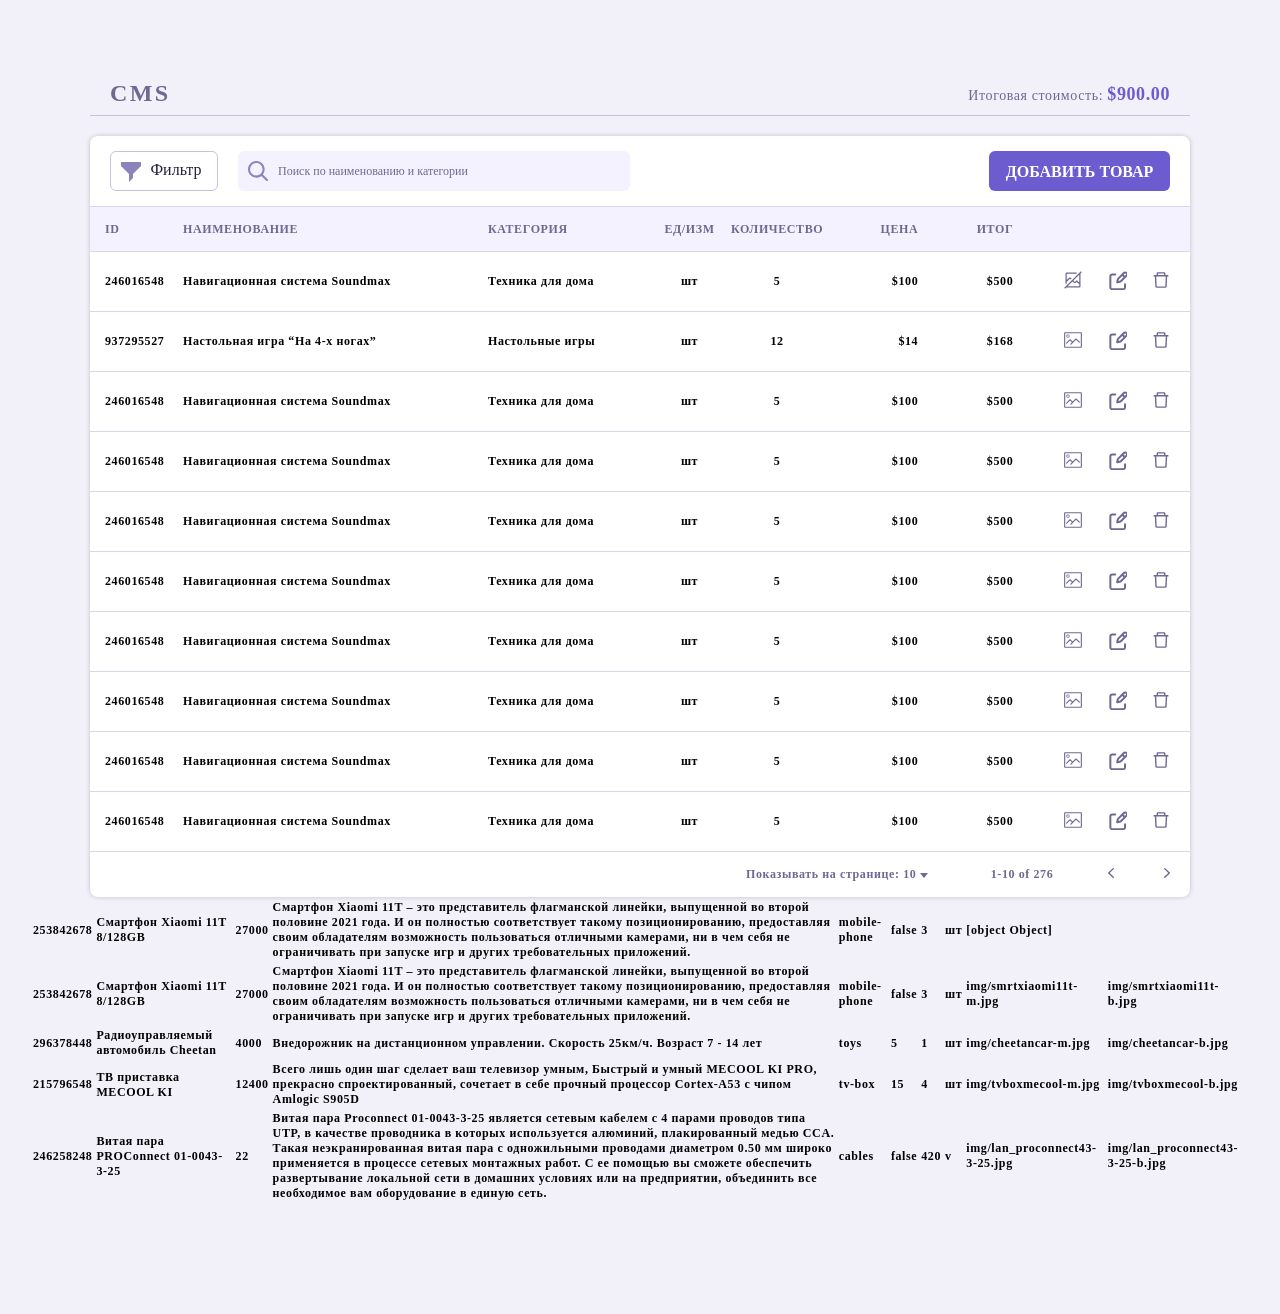
==== commit f4e4d46d: "задание 5.3" ====
--- a/index.html
+++ b/index.html
@@ -9,7 +9,8 @@
     <link rel="stylesheet" href="css/global.css">
     <link rel="stylesheet" href="css/table.css">
     <link rel="stylesheet" href="css/modal.css">
-    <script defer src="js/script.js"></script>
+    <!-- <script defer src="js/script.js"></script> -->
+    <script defer src="js/5_3.js"></script>
     <!-- <link rel="import" href="modal.html"> -->
 </head>
 <body>
@@ -515,5 +516,8 @@
             </section>
         </div>
     </div>
+    <table class="table2">
+        <tbody class="tbody2"></tbody>
+    </table>
 </body>
 </html>
--- a/css/modal.css
+++ b/css/modal.css
@@ -1,5 +1,5 @@
 .startModal {
-    /* display: none; */
+    display: none;
 }
 
 .overlay {
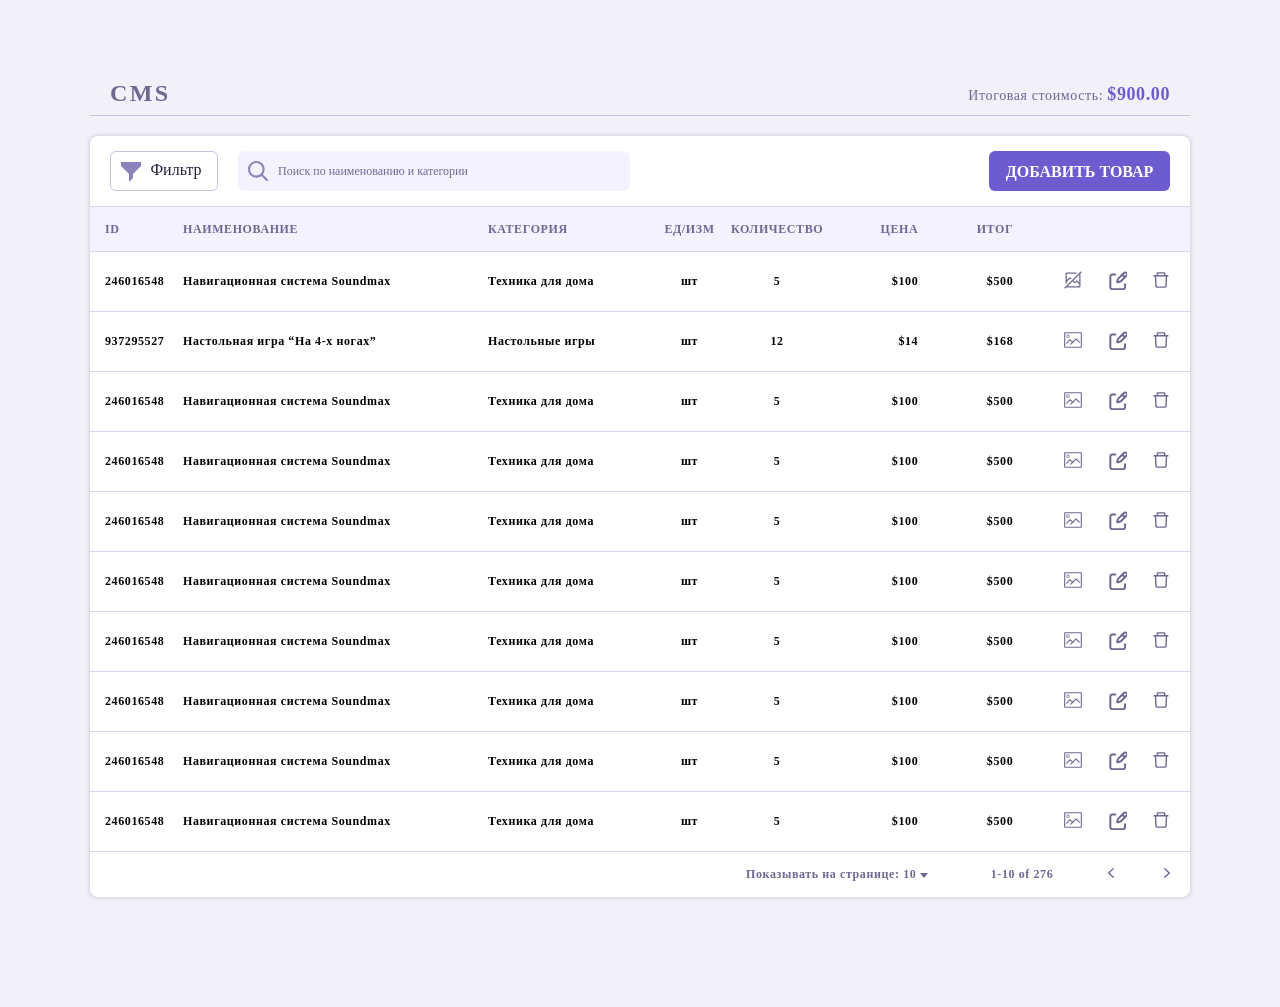
==== commit c3807a13: "5.5" ====
--- a/index.html
+++ b/index.html
@@ -9,8 +9,13 @@
     <link rel="stylesheet" href="css/global.css">
     <link rel="stylesheet" href="css/table.css">
     <link rel="stylesheet" href="css/modal.css">
-    <!-- <script defer src="js/script.js"></script> -->
-    <script defer src="js/5_3.js"></script>
+    <script defer src="js/script.js"></script>
+    <!-- <script>
+        document.addEventListener('DOMContentLoaded', () => {
+            modal();
+        });
+      </script> -->
+    <!-- <script defer src="js/5_3.js"></script> -->
     <!-- <link rel="import" href="modal.html"> -->
 </head>
 <body>
@@ -475,7 +480,7 @@
         </footer>
     </div>
     </div>
-    <div class="overlay startModal">
+    <div class="overlay">
         <div class="modal__container">
             <section class="modal">
                 <button class="modal__btn_close"> 
--- a/css/modal.css
+++ b/css/modal.css
@@ -1,6 +1,3 @@
-.startModal {
-    display: none;
-}
 
 .overlay {
     max-width: 100%;
@@ -12,6 +9,11 @@
     bottom: 0;
     left: 0;
     position: fixed;
+    display: none;
+}
+
+.startModal {
+    display: block;
 }
 
 .modal__container {
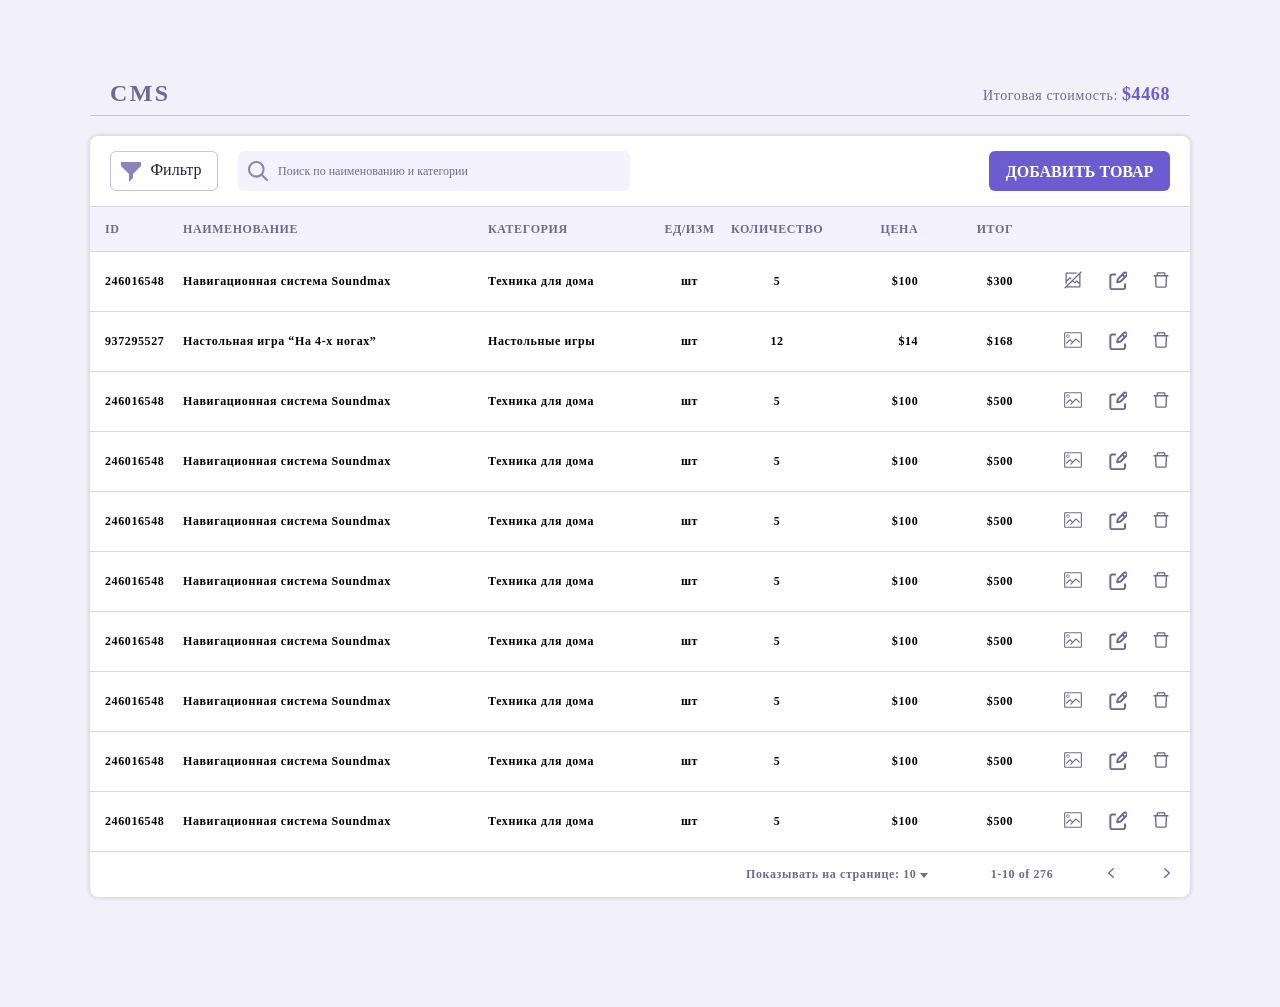
==== commit 7bb0c456: "5.7" ====
--- a/index.html
+++ b/index.html
@@ -22,7 +22,7 @@
     <div class="table__container">
     <header class="header">
         <h1 class="header__title">CMS</h1>
-        <p class="header__total">Итоговая стоимость: <span class="header__total-num">$900.00</span></p>
+        <p class="header__total">Итоговая стоимость: <span class="header__total-num">$<span class="header__total-sum">900.00</span></span></p>
     </header>
     <hr class="hr">
     <div class="table__wrapper">
@@ -60,7 +60,7 @@
                     <td class="table__body-column table__body-units">шт</td>
                     <td class="table__body-column table__body-amount">5</td>
                     <td class="table__body-column table__body-price">$100</td>
-                    <td class="table__body-column table__body-total">$500</td>
+                    <td class="table__body-column table__body-total">$<span class="table__total-price">300</span></td>
                     <td class="table__body-column table__body-img">
                         <button class="table__body_btn table__body_btn-img">
                             <svg class="body__btn-svg body__btn-svg_img btn-svg__img-close" width="20" height="20" viewBox="0 0 20 20" fill="none" xmlns="http://www.w3.org/2000/svg">
@@ -99,327 +99,327 @@
                     <td class="table__body-column table__body-units">шт</td>
                     <td class="table__body-column table__body-amount">12</td>
                     <td class="table__body-column table__body-price">$14</td>
-                    <td class="table__body-column table__body-total">$168</td>
-                    <td class="table__body-column table__body-img">
-                        <button class="table__body_btn table__body_btn-img">
-                            <svg class="body__btn-svg body__btn-svg_img btn-svg__img-open" width="20" height="20" viewBox="0 0 20 20" fill="none" xmlns="http://www.w3.org/2000/svg">
-                                <path d="M17.7778 2.22223H2.22223C1.92754 2.22223 1.64493 2.33929 1.43655 2.54767C1.22818 2.75604 1.11111 3.03866 1.11111 3.33334V16.6667C1.11111 16.9614 1.22818 17.244 1.43655 17.4523C1.64493 17.6607 1.92754 17.7778 2.22223 17.7778H17.7778C18.0725 17.7778 18.3551 17.6607 18.5635 17.4523C18.7718 17.244 18.8889 16.9614 18.8889 16.6667V3.33334C18.8889 3.03866 18.7718 2.75604 18.5635 2.54767C18.3551 2.33929 18.0725 2.22223 17.7778 2.22223V2.22223ZM2.22223 16.6667V3.33334H17.7778V16.6667H2.22223Z" fill="#6E6893"/>
-                                <path d="M4.95555 7.77778C5.28518 7.77778 5.60741 7.68003 5.8815 7.49689C6.15558 7.31376 6.3692 7.05346 6.49535 6.74892C6.62149 6.44437 6.6545 6.10926 6.59019 5.78596C6.52588 5.46266 6.36715 5.16569 6.13406 4.9326C5.90097 4.69951 5.604 4.54078 5.2807 4.47647C4.9574 4.41216 4.62228 4.44516 4.31774 4.57131C4.0132 4.69746 3.7529 4.91108 3.56976 5.18516C3.38663 5.45924 3.28888 5.78147 3.28888 6.11111C3.28888 6.55314 3.46447 6.97706 3.77703 7.28962C4.0896 7.60218 4.51352 7.77778 4.95555 7.77778V7.77778ZM4.95555 5.22222C5.13158 5.22112 5.30399 5.27232 5.45089 5.36932C5.5978 5.46632 5.71259 5.60476 5.78072 5.76708C5.84885 5.9294 5.86725 6.1083 5.83358 6.28109C5.79992 6.45389 5.7157 6.61279 5.59161 6.73766C5.46752 6.86253 5.30915 6.94774 5.13657 6.98249C4.96399 7.01724 4.78498 6.99997 4.62223 6.93285C4.45949 6.86574 4.32033 6.75182 4.22241 6.60552C4.12449 6.45923 4.07222 6.28715 4.07221 6.11111C4.07367 5.87729 4.1672 5.65345 4.33255 5.48811C4.49789 5.32277 4.72172 5.22923 4.95555 5.22778V5.22222Z" fill="#6E6893"/>
-                                <path d="M12.6555 8.53889L9.65555 11.5389L7.43332 9.31666C7.32923 9.21319 7.18843 9.15511 7.04166 9.15511C6.89489 9.15511 6.75408 9.21319 6.64999 9.31666L3.28888 12.7222V14.2944L7.0611 10.5222L8.88888 12.3222L6.80555 14.4056H8.33332L13.0278 9.71111L16.6667 13.3333V11.7667L13.4389 8.53889C13.3348 8.43541 13.194 8.37733 13.0472 8.37733C12.9004 8.37733 12.7596 8.43541 12.6555 8.53889V8.53889Z" fill="#6E6893"/>
-                            </svg>
-                        </button>                       
-                    </td>
-                    <td class="table__body-column table__body-correct">
-                        <button class="table__body_btn table__body_btn-correct">
-                            <svg class="body__btn-svg body__btn-svg_correct" width="20" height="20" viewBox="0 0 20 20" fill="none" xmlns="http://www.w3.org/2000/svg">
-                                <g clip-path="url(#clip0_3602_208)">
-                                <path d="M15.5629 4.86078L17.6394 6.93629L15.5629 4.86078ZM16.8982 3.03233L11.2834 8.64709C10.9933 8.9368 10.7955 9.3059 10.7148 9.70789L10.1962 12.304L12.7923 11.7844C13.1942 11.704 13.5629 11.5069 13.8531 11.2167L19.4678 5.60196C19.6366 5.43324 19.7704 5.23293 19.8617 5.01248C19.953 4.79203 20 4.55576 20 4.31714C20 4.07853 19.953 3.84225 19.8617 3.6218C19.7704 3.40136 19.6366 3.20105 19.4678 3.03233C19.2991 2.8636 19.0988 2.72976 18.8784 2.63845C18.6579 2.54714 18.4216 2.50014 18.183 2.50014C17.9444 2.50014 17.7081 2.54714 17.4877 2.63845C17.2672 2.72976 17.0669 2.8636 16.8982 3.03233V3.03233Z" stroke="#6E6893" stroke-width="2" stroke-linecap="round" stroke-linejoin="round"/>
-                                <path d="M18.0394 14.2648V17.206C18.0394 17.726 17.8328 18.2248 17.4651 18.5925C17.0973 18.9602 16.5986 19.1668 16.0786 19.1668H5.29415C4.77411 19.1668 4.27537 18.9602 3.90765 18.5925C3.53993 18.2248 3.33334 17.726 3.33334 17.206V6.42157C3.33334 5.90154 3.53993 5.4028 3.90765 5.03508C4.27537 4.66735 4.77411 4.46077 5.29415 4.46077H8.23535" stroke="#6E6893" stroke-width="2" stroke-linecap="round" stroke-linejoin="round"/>
-                                </g>
-                                <defs>
-                                <clipPath id="clip0_3602_208">
-                                <rect width="20" height="20" fill="white"/>
-                                </clipPath>
-                                </defs>
-                                </svg>
-                        </button>
-                    </td>
-                    <td class="table__body-column table__body-delete">
-                        <button class="table__body_btn table__body_btn-delete">
-                            <svg class="body__btn-svg body__btn-svg_delete" width="20" height="20" viewBox="0 0 20 20" fill="none" xmlns="http://www.w3.org/2000/svg">
-                                <path d="M7.03125 3.59375H6.875C6.96094 3.59375 7.03125 3.52344 7.03125 3.4375V3.59375H12.9688V3.4375C12.9688 3.52344 13.0391 3.59375 13.125 3.59375H12.9688V5H14.375V3.4375C14.375 2.74805 13.8145 2.1875 13.125 2.1875H6.875C6.18555 2.1875 5.625 2.74805 5.625 3.4375V5H7.03125V3.59375ZM16.875 5H3.125C2.7793 5 2.5 5.2793 2.5 5.625V6.25C2.5 6.33594 2.57031 6.40625 2.65625 6.40625H3.83594L4.31836 16.6211C4.34961 17.2871 4.90039 17.8125 5.56641 17.8125H14.4336C15.1016 17.8125 15.6504 17.2891 15.6816 16.6211L16.1641 6.40625H17.3438C17.4297 6.40625 17.5 6.33594 17.5 6.25V5.625C17.5 5.2793 17.2207 5 16.875 5ZM14.2832 16.4062H5.7168L5.24414 6.40625H14.7559L14.2832 16.4062Z" fill="#6E6893"/>
-                                </svg>
-                        </button>        
-                    </td>
-                </tr>
-                <tr class="table__body-row">
-                    <td class="table__body-column table__body-id">246016548</td>
-                    <td class="table__body-column table__body-name">Навигационная система Soundmax</td>
-                    <td class="table__body-column table__body-category">Техника для дома</td>
-                    <td class="table__body-column table__body-units">шт</td>
-                    <td class="table__body-column table__body-amount">5</td>
-                    <td class="table__body-column table__body-price">$100</td>
-                    <td class="table__body-column table__body-total">$500</td>
-                    <td class="table__body-column table__body-img">
-                        <button class="table__body_btn table__body_btn-img">
-                            <svg class="body__btn-svg body__btn-svg_img btn-svg__img-open" width="20" height="20" viewBox="0 0 20 20" fill="none" xmlns="http://www.w3.org/2000/svg">
-                                <path d="M17.7778 2.22223H2.22223C1.92754 2.22223 1.64493 2.33929 1.43655 2.54767C1.22818 2.75604 1.11111 3.03866 1.11111 3.33334V16.6667C1.11111 16.9614 1.22818 17.244 1.43655 17.4523C1.64493 17.6607 1.92754 17.7778 2.22223 17.7778H17.7778C18.0725 17.7778 18.3551 17.6607 18.5635 17.4523C18.7718 17.244 18.8889 16.9614 18.8889 16.6667V3.33334C18.8889 3.03866 18.7718 2.75604 18.5635 2.54767C18.3551 2.33929 18.0725 2.22223 17.7778 2.22223V2.22223ZM2.22223 16.6667V3.33334H17.7778V16.6667H2.22223Z" fill="#6E6893"/>
-                                <path d="M4.95555 7.77778C5.28518 7.77778 5.60741 7.68003 5.8815 7.49689C6.15558 7.31376 6.3692 7.05346 6.49535 6.74892C6.62149 6.44437 6.6545 6.10926 6.59019 5.78596C6.52588 5.46266 6.36715 5.16569 6.13406 4.9326C5.90097 4.69951 5.604 4.54078 5.2807 4.47647C4.9574 4.41216 4.62228 4.44516 4.31774 4.57131C4.0132 4.69746 3.7529 4.91108 3.56976 5.18516C3.38663 5.45924 3.28888 5.78147 3.28888 6.11111C3.28888 6.55314 3.46447 6.97706 3.77703 7.28962C4.0896 7.60218 4.51352 7.77778 4.95555 7.77778V7.77778ZM4.95555 5.22222C5.13158 5.22112 5.30399 5.27232 5.45089 5.36932C5.5978 5.46632 5.71259 5.60476 5.78072 5.76708C5.84885 5.9294 5.86725 6.1083 5.83358 6.28109C5.79992 6.45389 5.7157 6.61279 5.59161 6.73766C5.46752 6.86253 5.30915 6.94774 5.13657 6.98249C4.96399 7.01724 4.78498 6.99997 4.62223 6.93285C4.45949 6.86574 4.32033 6.75182 4.22241 6.60552C4.12449 6.45923 4.07222 6.28715 4.07221 6.11111C4.07367 5.87729 4.1672 5.65345 4.33255 5.48811C4.49789 5.32277 4.72172 5.22923 4.95555 5.22778V5.22222Z" fill="#6E6893"/>
-                                <path d="M12.6555 8.53889L9.65555 11.5389L7.43332 9.31666C7.32923 9.21319 7.18843 9.15511 7.04166 9.15511C6.89489 9.15511 6.75408 9.21319 6.64999 9.31666L3.28888 12.7222V14.2944L7.0611 10.5222L8.88888 12.3222L6.80555 14.4056H8.33332L13.0278 9.71111L16.6667 13.3333V11.7667L13.4389 8.53889C13.3348 8.43541 13.194 8.37733 13.0472 8.37733C12.9004 8.37733 12.7596 8.43541 12.6555 8.53889V8.53889Z" fill="#6E6893"/>
-                            </svg>
-                        </button>                       
-                    </td>
-                    <td class="table__body-column table__body-correct">
-                        <button class="table__body_btn table__body_btn-correct">
-                            <svg class="body__btn-svg body__btn-svg_correct" width="20" height="20" viewBox="0 0 20 20" fill="none" xmlns="http://www.w3.org/2000/svg">
-                                <g clip-path="url(#clip0_3602_208)">
-                                <path d="M15.5629 4.86078L17.6394 6.93629L15.5629 4.86078ZM16.8982 3.03233L11.2834 8.64709C10.9933 8.9368 10.7955 9.3059 10.7148 9.70789L10.1962 12.304L12.7923 11.7844C13.1942 11.704 13.5629 11.5069 13.8531 11.2167L19.4678 5.60196C19.6366 5.43324 19.7704 5.23293 19.8617 5.01248C19.953 4.79203 20 4.55576 20 4.31714C20 4.07853 19.953 3.84225 19.8617 3.6218C19.7704 3.40136 19.6366 3.20105 19.4678 3.03233C19.2991 2.8636 19.0988 2.72976 18.8784 2.63845C18.6579 2.54714 18.4216 2.50014 18.183 2.50014C17.9444 2.50014 17.7081 2.54714 17.4877 2.63845C17.2672 2.72976 17.0669 2.8636 16.8982 3.03233V3.03233Z" stroke="#6E6893" stroke-width="2" stroke-linecap="round" stroke-linejoin="round"/>
-                                <path d="M18.0394 14.2648V17.206C18.0394 17.726 17.8328 18.2248 17.4651 18.5925C17.0973 18.9602 16.5986 19.1668 16.0786 19.1668H5.29415C4.77411 19.1668 4.27537 18.9602 3.90765 18.5925C3.53993 18.2248 3.33334 17.726 3.33334 17.206V6.42157C3.33334 5.90154 3.53993 5.4028 3.90765 5.03508C4.27537 4.66735 4.77411 4.46077 5.29415 4.46077H8.23535" stroke="#6E6893" stroke-width="2" stroke-linecap="round" stroke-linejoin="round"/>
-                                </g>
-                                <defs>
-                                <clipPath id="clip0_3602_208">
-                                <rect width="20" height="20" fill="white"/>
-                                </clipPath>
-                                </defs>
-                                </svg>
-                        </button>
-                    </td>
-                    <td class="table__body-column table__body-delete">
-                        <button class="table__body_btn table__body_btn-delete">
-                            <svg class="body__btn-svg body__btn-svg_delete" width="20" height="20" viewBox="0 0 20 20" fill="none" xmlns="http://www.w3.org/2000/svg">
-                                <path d="M7.03125 3.59375H6.875C6.96094 3.59375 7.03125 3.52344 7.03125 3.4375V3.59375H12.9688V3.4375C12.9688 3.52344 13.0391 3.59375 13.125 3.59375H12.9688V5H14.375V3.4375C14.375 2.74805 13.8145 2.1875 13.125 2.1875H6.875C6.18555 2.1875 5.625 2.74805 5.625 3.4375V5H7.03125V3.59375ZM16.875 5H3.125C2.7793 5 2.5 5.2793 2.5 5.625V6.25C2.5 6.33594 2.57031 6.40625 2.65625 6.40625H3.83594L4.31836 16.6211C4.34961 17.2871 4.90039 17.8125 5.56641 17.8125H14.4336C15.1016 17.8125 15.6504 17.2891 15.6816 16.6211L16.1641 6.40625H17.3438C17.4297 6.40625 17.5 6.33594 17.5 6.25V5.625C17.5 5.2793 17.2207 5 16.875 5ZM14.2832 16.4062H5.7168L5.24414 6.40625H14.7559L14.2832 16.4062Z" fill="#6E6893"/>
-                                </svg>
-                        </button>        
-                    </td>
-                </tr>
-                <tr class="table__body-row">
-                    <td class="table__body-column table__body-id">246016548</td>
-                    <td class="table__body-column table__body-name">Навигационная система Soundmax</td>
-                    <td class="table__body-column table__body-category">Техника для дома</td>
-                    <td class="table__body-column table__body-units">шт</td>
-                    <td class="table__body-column table__body-amount">5</td>
-                    <td class="table__body-column table__body-price">$100</td>
-                    <td class="table__body-column table__body-total">$500</td>
-                    <td class="table__body-column table__body-img">
-                        <button class="table__body_btn table__body_btn-img">
-                            <svg class="body__btn-svg body__btn-svg_img btn-svg__img-open" width="20" height="20" viewBox="0 0 20 20" fill="none" xmlns="http://www.w3.org/2000/svg">
-                                <path d="M17.7778 2.22223H2.22223C1.92754 2.22223 1.64493 2.33929 1.43655 2.54767C1.22818 2.75604 1.11111 3.03866 1.11111 3.33334V16.6667C1.11111 16.9614 1.22818 17.244 1.43655 17.4523C1.64493 17.6607 1.92754 17.7778 2.22223 17.7778H17.7778C18.0725 17.7778 18.3551 17.6607 18.5635 17.4523C18.7718 17.244 18.8889 16.9614 18.8889 16.6667V3.33334C18.8889 3.03866 18.7718 2.75604 18.5635 2.54767C18.3551 2.33929 18.0725 2.22223 17.7778 2.22223V2.22223ZM2.22223 16.6667V3.33334H17.7778V16.6667H2.22223Z" fill="#6E6893"/>
-                                <path d="M4.95555 7.77778C5.28518 7.77778 5.60741 7.68003 5.8815 7.49689C6.15558 7.31376 6.3692 7.05346 6.49535 6.74892C6.62149 6.44437 6.6545 6.10926 6.59019 5.78596C6.52588 5.46266 6.36715 5.16569 6.13406 4.9326C5.90097 4.69951 5.604 4.54078 5.2807 4.47647C4.9574 4.41216 4.62228 4.44516 4.31774 4.57131C4.0132 4.69746 3.7529 4.91108 3.56976 5.18516C3.38663 5.45924 3.28888 5.78147 3.28888 6.11111C3.28888 6.55314 3.46447 6.97706 3.77703 7.28962C4.0896 7.60218 4.51352 7.77778 4.95555 7.77778V7.77778ZM4.95555 5.22222C5.13158 5.22112 5.30399 5.27232 5.45089 5.36932C5.5978 5.46632 5.71259 5.60476 5.78072 5.76708C5.84885 5.9294 5.86725 6.1083 5.83358 6.28109C5.79992 6.45389 5.7157 6.61279 5.59161 6.73766C5.46752 6.86253 5.30915 6.94774 5.13657 6.98249C4.96399 7.01724 4.78498 6.99997 4.62223 6.93285C4.45949 6.86574 4.32033 6.75182 4.22241 6.60552C4.12449 6.45923 4.07222 6.28715 4.07221 6.11111C4.07367 5.87729 4.1672 5.65345 4.33255 5.48811C4.49789 5.32277 4.72172 5.22923 4.95555 5.22778V5.22222Z" fill="#6E6893"/>
-                                <path d="M12.6555 8.53889L9.65555 11.5389L7.43332 9.31666C7.32923 9.21319 7.18843 9.15511 7.04166 9.15511C6.89489 9.15511 6.75408 9.21319 6.64999 9.31666L3.28888 12.7222V14.2944L7.0611 10.5222L8.88888 12.3222L6.80555 14.4056H8.33332L13.0278 9.71111L16.6667 13.3333V11.7667L13.4389 8.53889C13.3348 8.43541 13.194 8.37733 13.0472 8.37733C12.9004 8.37733 12.7596 8.43541 12.6555 8.53889V8.53889Z" fill="#6E6893"/>
-                            </svg>
-                        </button>                       
-                    </td>
-                    <td class="table__body-column table__body-correct">
-                        <button class="table__body_btn table__body_btn-correct">
-                            <svg class="body__btn-svg body__btn-svg_correct" width="20" height="20" viewBox="0 0 20 20" fill="none" xmlns="http://www.w3.org/2000/svg">
-                                <g clip-path="url(#clip0_3602_208)">
-                                <path d="M15.5629 4.86078L17.6394 6.93629L15.5629 4.86078ZM16.8982 3.03233L11.2834 8.64709C10.9933 8.9368 10.7955 9.3059 10.7148 9.70789L10.1962 12.304L12.7923 11.7844C13.1942 11.704 13.5629 11.5069 13.8531 11.2167L19.4678 5.60196C19.6366 5.43324 19.7704 5.23293 19.8617 5.01248C19.953 4.79203 20 4.55576 20 4.31714C20 4.07853 19.953 3.84225 19.8617 3.6218C19.7704 3.40136 19.6366 3.20105 19.4678 3.03233C19.2991 2.8636 19.0988 2.72976 18.8784 2.63845C18.6579 2.54714 18.4216 2.50014 18.183 2.50014C17.9444 2.50014 17.7081 2.54714 17.4877 2.63845C17.2672 2.72976 17.0669 2.8636 16.8982 3.03233V3.03233Z" stroke="#6E6893" stroke-width="2" stroke-linecap="round" stroke-linejoin="round"/>
-                                <path d="M18.0394 14.2648V17.206C18.0394 17.726 17.8328 18.2248 17.4651 18.5925C17.0973 18.9602 16.5986 19.1668 16.0786 19.1668H5.29415C4.77411 19.1668 4.27537 18.9602 3.90765 18.5925C3.53993 18.2248 3.33334 17.726 3.33334 17.206V6.42157C3.33334 5.90154 3.53993 5.4028 3.90765 5.03508C4.27537 4.66735 4.77411 4.46077 5.29415 4.46077H8.23535" stroke="#6E6893" stroke-width="2" stroke-linecap="round" stroke-linejoin="round"/>
-                                </g>
-                                <defs>
-                                <clipPath id="clip0_3602_208">
-                                <rect width="20" height="20" fill="white"/>
-                                </clipPath>
-                                </defs>
-                                </svg>
-                        </button>
-                    </td>
-                    <td class="table__body-column table__body-delete">
-                        <button class="table__body_btn table__body_btn-delete">
-                            <svg class="body__btn-svg body__btn-svg_delete" width="20" height="20" viewBox="0 0 20 20" fill="none" xmlns="http://www.w3.org/2000/svg">
-                                <path d="M7.03125 3.59375H6.875C6.96094 3.59375 7.03125 3.52344 7.03125 3.4375V3.59375H12.9688V3.4375C12.9688 3.52344 13.0391 3.59375 13.125 3.59375H12.9688V5H14.375V3.4375C14.375 2.74805 13.8145 2.1875 13.125 2.1875H6.875C6.18555 2.1875 5.625 2.74805 5.625 3.4375V5H7.03125V3.59375ZM16.875 5H3.125C2.7793 5 2.5 5.2793 2.5 5.625V6.25C2.5 6.33594 2.57031 6.40625 2.65625 6.40625H3.83594L4.31836 16.6211C4.34961 17.2871 4.90039 17.8125 5.56641 17.8125H14.4336C15.1016 17.8125 15.6504 17.2891 15.6816 16.6211L16.1641 6.40625H17.3438C17.4297 6.40625 17.5 6.33594 17.5 6.25V5.625C17.5 5.2793 17.2207 5 16.875 5ZM14.2832 16.4062H5.7168L5.24414 6.40625H14.7559L14.2832 16.4062Z" fill="#6E6893"/>
-                                </svg>
-                        </button>        
-                    </td>
-                </tr>
-                <tr class="table__body-row">
-                    <td class="table__body-column table__body-id">246016548</td>
-                    <td class="table__body-column table__body-name">Навигационная система Soundmax</td>
-                    <td class="table__body-column table__body-category">Техника для дома</td>
-                    <td class="table__body-column table__body-units">шт</td>
-                    <td class="table__body-column table__body-amount">5</td>
-                    <td class="table__body-column table__body-price">$100</td>
-                    <td class="table__body-column table__body-total">$500</td>
-                    <td class="table__body-column table__body-img">
-                        <button class="table__body_btn table__body_btn-img">
-                            <svg class="body__btn-svg body__btn-svg_img btn-svg__img-open" width="20" height="20" viewBox="0 0 20 20" fill="none" xmlns="http://www.w3.org/2000/svg">
-                                <path d="M17.7778 2.22223H2.22223C1.92754 2.22223 1.64493 2.33929 1.43655 2.54767C1.22818 2.75604 1.11111 3.03866 1.11111 3.33334V16.6667C1.11111 16.9614 1.22818 17.244 1.43655 17.4523C1.64493 17.6607 1.92754 17.7778 2.22223 17.7778H17.7778C18.0725 17.7778 18.3551 17.6607 18.5635 17.4523C18.7718 17.244 18.8889 16.9614 18.8889 16.6667V3.33334C18.8889 3.03866 18.7718 2.75604 18.5635 2.54767C18.3551 2.33929 18.0725 2.22223 17.7778 2.22223V2.22223ZM2.22223 16.6667V3.33334H17.7778V16.6667H2.22223Z" fill="#6E6893"/>
-                                <path d="M4.95555 7.77778C5.28518 7.77778 5.60741 7.68003 5.8815 7.49689C6.15558 7.31376 6.3692 7.05346 6.49535 6.74892C6.62149 6.44437 6.6545 6.10926 6.59019 5.78596C6.52588 5.46266 6.36715 5.16569 6.13406 4.9326C5.90097 4.69951 5.604 4.54078 5.2807 4.47647C4.9574 4.41216 4.62228 4.44516 4.31774 4.57131C4.0132 4.69746 3.7529 4.91108 3.56976 5.18516C3.38663 5.45924 3.28888 5.78147 3.28888 6.11111C3.28888 6.55314 3.46447 6.97706 3.77703 7.28962C4.0896 7.60218 4.51352 7.77778 4.95555 7.77778V7.77778ZM4.95555 5.22222C5.13158 5.22112 5.30399 5.27232 5.45089 5.36932C5.5978 5.46632 5.71259 5.60476 5.78072 5.76708C5.84885 5.9294 5.86725 6.1083 5.83358 6.28109C5.79992 6.45389 5.7157 6.61279 5.59161 6.73766C5.46752 6.86253 5.30915 6.94774 5.13657 6.98249C4.96399 7.01724 4.78498 6.99997 4.62223 6.93285C4.45949 6.86574 4.32033 6.75182 4.22241 6.60552C4.12449 6.45923 4.07222 6.28715 4.07221 6.11111C4.07367 5.87729 4.1672 5.65345 4.33255 5.48811C4.49789 5.32277 4.72172 5.22923 4.95555 5.22778V5.22222Z" fill="#6E6893"/>
-                                <path d="M12.6555 8.53889L9.65555 11.5389L7.43332 9.31666C7.32923 9.21319 7.18843 9.15511 7.04166 9.15511C6.89489 9.15511 6.75408 9.21319 6.64999 9.31666L3.28888 12.7222V14.2944L7.0611 10.5222L8.88888 12.3222L6.80555 14.4056H8.33332L13.0278 9.71111L16.6667 13.3333V11.7667L13.4389 8.53889C13.3348 8.43541 13.194 8.37733 13.0472 8.37733C12.9004 8.37733 12.7596 8.43541 12.6555 8.53889V8.53889Z" fill="#6E6893"/>
-                            </svg>
-                        </button>                       
-                    </td>
-                    <td class="table__body-column table__body-correct">
-                        <button class="table__body_btn table__body_btn-correct">
-                            <svg class="body__btn-svg body__btn-svg_correct" width="20" height="20" viewBox="0 0 20 20" fill="none" xmlns="http://www.w3.org/2000/svg">
-                                <g clip-path="url(#clip0_3602_208)">
-                                <path d="M15.5629 4.86078L17.6394 6.93629L15.5629 4.86078ZM16.8982 3.03233L11.2834 8.64709C10.9933 8.9368 10.7955 9.3059 10.7148 9.70789L10.1962 12.304L12.7923 11.7844C13.1942 11.704 13.5629 11.5069 13.8531 11.2167L19.4678 5.60196C19.6366 5.43324 19.7704 5.23293 19.8617 5.01248C19.953 4.79203 20 4.55576 20 4.31714C20 4.07853 19.953 3.84225 19.8617 3.6218C19.7704 3.40136 19.6366 3.20105 19.4678 3.03233C19.2991 2.8636 19.0988 2.72976 18.8784 2.63845C18.6579 2.54714 18.4216 2.50014 18.183 2.50014C17.9444 2.50014 17.7081 2.54714 17.4877 2.63845C17.2672 2.72976 17.0669 2.8636 16.8982 3.03233V3.03233Z" stroke="#6E6893" stroke-width="2" stroke-linecap="round" stroke-linejoin="round"/>
-                                <path d="M18.0394 14.2648V17.206C18.0394 17.726 17.8328 18.2248 17.4651 18.5925C17.0973 18.9602 16.5986 19.1668 16.0786 19.1668H5.29415C4.77411 19.1668 4.27537 18.9602 3.90765 18.5925C3.53993 18.2248 3.33334 17.726 3.33334 17.206V6.42157C3.33334 5.90154 3.53993 5.4028 3.90765 5.03508C4.27537 4.66735 4.77411 4.46077 5.29415 4.46077H8.23535" stroke="#6E6893" stroke-width="2" stroke-linecap="round" stroke-linejoin="round"/>
-                                </g>
-                                <defs>
-                                <clipPath id="clip0_3602_208">
-                                <rect width="20" height="20" fill="white"/>
-                                </clipPath>
-                                </defs>
-                                </svg>
-                        </button>
-                    </td>
-                    <td class="table__body-column table__body-delete">
-                        <button class="table__body_btn table__body_btn-delete">
-                            <svg class="body__btn-svg body__btn-svg_delete" width="20" height="20" viewBox="0 0 20 20" fill="none" xmlns="http://www.w3.org/2000/svg">
-                                <path d="M7.03125 3.59375H6.875C6.96094 3.59375 7.03125 3.52344 7.03125 3.4375V3.59375H12.9688V3.4375C12.9688 3.52344 13.0391 3.59375 13.125 3.59375H12.9688V5H14.375V3.4375C14.375 2.74805 13.8145 2.1875 13.125 2.1875H6.875C6.18555 2.1875 5.625 2.74805 5.625 3.4375V5H7.03125V3.59375ZM16.875 5H3.125C2.7793 5 2.5 5.2793 2.5 5.625V6.25C2.5 6.33594 2.57031 6.40625 2.65625 6.40625H3.83594L4.31836 16.6211C4.34961 17.2871 4.90039 17.8125 5.56641 17.8125H14.4336C15.1016 17.8125 15.6504 17.2891 15.6816 16.6211L16.1641 6.40625H17.3438C17.4297 6.40625 17.5 6.33594 17.5 6.25V5.625C17.5 5.2793 17.2207 5 16.875 5ZM14.2832 16.4062H5.7168L5.24414 6.40625H14.7559L14.2832 16.4062Z" fill="#6E6893"/>
-                                </svg>
-                        </button>        
-                    </td>
-                </tr>
-                <tr class="table__body-row">
-                    <td class="table__body-column table__body-id">246016548</td>
-                    <td class="table__body-column table__body-name">Навигационная система Soundmax</td>
-                    <td class="table__body-column table__body-category">Техника для дома</td>
-                    <td class="table__body-column table__body-units">шт</td>
-                    <td class="table__body-column table__body-amount">5</td>
-                    <td class="table__body-column table__body-price">$100</td>
-                    <td class="table__body-column table__body-total">$500</td>
-                    <td class="table__body-column table__body-img">
-                        <button class="table__body_btn table__body_btn-img">
-                            <svg class="body__btn-svg body__btn-svg_img btn-svg__img-open" width="20" height="20" viewBox="0 0 20 20" fill="none" xmlns="http://www.w3.org/2000/svg">
-                                <path d="M17.7778 2.22223H2.22223C1.92754 2.22223 1.64493 2.33929 1.43655 2.54767C1.22818 2.75604 1.11111 3.03866 1.11111 3.33334V16.6667C1.11111 16.9614 1.22818 17.244 1.43655 17.4523C1.64493 17.6607 1.92754 17.7778 2.22223 17.7778H17.7778C18.0725 17.7778 18.3551 17.6607 18.5635 17.4523C18.7718 17.244 18.8889 16.9614 18.8889 16.6667V3.33334C18.8889 3.03866 18.7718 2.75604 18.5635 2.54767C18.3551 2.33929 18.0725 2.22223 17.7778 2.22223V2.22223ZM2.22223 16.6667V3.33334H17.7778V16.6667H2.22223Z" fill="#6E6893"/>
-                                <path d="M4.95555 7.77778C5.28518 7.77778 5.60741 7.68003 5.8815 7.49689C6.15558 7.31376 6.3692 7.05346 6.49535 6.74892C6.62149 6.44437 6.6545 6.10926 6.59019 5.78596C6.52588 5.46266 6.36715 5.16569 6.13406 4.9326C5.90097 4.69951 5.604 4.54078 5.2807 4.47647C4.9574 4.41216 4.62228 4.44516 4.31774 4.57131C4.0132 4.69746 3.7529 4.91108 3.56976 5.18516C3.38663 5.45924 3.28888 5.78147 3.28888 6.11111C3.28888 6.55314 3.46447 6.97706 3.77703 7.28962C4.0896 7.60218 4.51352 7.77778 4.95555 7.77778V7.77778ZM4.95555 5.22222C5.13158 5.22112 5.30399 5.27232 5.45089 5.36932C5.5978 5.46632 5.71259 5.60476 5.78072 5.76708C5.84885 5.9294 5.86725 6.1083 5.83358 6.28109C5.79992 6.45389 5.7157 6.61279 5.59161 6.73766C5.46752 6.86253 5.30915 6.94774 5.13657 6.98249C4.96399 7.01724 4.78498 6.99997 4.62223 6.93285C4.45949 6.86574 4.32033 6.75182 4.22241 6.60552C4.12449 6.45923 4.07222 6.28715 4.07221 6.11111C4.07367 5.87729 4.1672 5.65345 4.33255 5.48811C4.49789 5.32277 4.72172 5.22923 4.95555 5.22778V5.22222Z" fill="#6E6893"/>
-                                <path d="M12.6555 8.53889L9.65555 11.5389L7.43332 9.31666C7.32923 9.21319 7.18843 9.15511 7.04166 9.15511C6.89489 9.15511 6.75408 9.21319 6.64999 9.31666L3.28888 12.7222V14.2944L7.0611 10.5222L8.88888 12.3222L6.80555 14.4056H8.33332L13.0278 9.71111L16.6667 13.3333V11.7667L13.4389 8.53889C13.3348 8.43541 13.194 8.37733 13.0472 8.37733C12.9004 8.37733 12.7596 8.43541 12.6555 8.53889V8.53889Z" fill="#6E6893"/>
-                            </svg>
-                        </button>                       
-                    </td>
-                    <td class="table__body-column table__body-correct">
-                        <button class="table__body_btn table__body_btn-correct">
-                            <svg class="body__btn-svg body__btn-svg_correct" width="20" height="20" viewBox="0 0 20 20" fill="none" xmlns="http://www.w3.org/2000/svg">
-                                <g clip-path="url(#clip0_3602_208)">
-                                <path d="M15.5629 4.86078L17.6394 6.93629L15.5629 4.86078ZM16.8982 3.03233L11.2834 8.64709C10.9933 8.9368 10.7955 9.3059 10.7148 9.70789L10.1962 12.304L12.7923 11.7844C13.1942 11.704 13.5629 11.5069 13.8531 11.2167L19.4678 5.60196C19.6366 5.43324 19.7704 5.23293 19.8617 5.01248C19.953 4.79203 20 4.55576 20 4.31714C20 4.07853 19.953 3.84225 19.8617 3.6218C19.7704 3.40136 19.6366 3.20105 19.4678 3.03233C19.2991 2.8636 19.0988 2.72976 18.8784 2.63845C18.6579 2.54714 18.4216 2.50014 18.183 2.50014C17.9444 2.50014 17.7081 2.54714 17.4877 2.63845C17.2672 2.72976 17.0669 2.8636 16.8982 3.03233V3.03233Z" stroke="#6E6893" stroke-width="2" stroke-linecap="round" stroke-linejoin="round"/>
-                                <path d="M18.0394 14.2648V17.206C18.0394 17.726 17.8328 18.2248 17.4651 18.5925C17.0973 18.9602 16.5986 19.1668 16.0786 19.1668H5.29415C4.77411 19.1668 4.27537 18.9602 3.90765 18.5925C3.53993 18.2248 3.33334 17.726 3.33334 17.206V6.42157C3.33334 5.90154 3.53993 5.4028 3.90765 5.03508C4.27537 4.66735 4.77411 4.46077 5.29415 4.46077H8.23535" stroke="#6E6893" stroke-width="2" stroke-linecap="round" stroke-linejoin="round"/>
-                                </g>
-                                <defs>
-                                <clipPath id="clip0_3602_208">
-                                <rect width="20" height="20" fill="white"/>
-                                </clipPath>
-                                </defs>
-                                </svg>
-                        </button>
-                    </td>
-                    <td class="table__body-column table__body-delete">
-                        <button class="table__body_btn table__body_btn-delete">
-                            <svg class="body__btn-svg body__btn-svg_delete" width="20" height="20" viewBox="0 0 20 20" fill="none" xmlns="http://www.w3.org/2000/svg">
-                                <path d="M7.03125 3.59375H6.875C6.96094 3.59375 7.03125 3.52344 7.03125 3.4375V3.59375H12.9688V3.4375C12.9688 3.52344 13.0391 3.59375 13.125 3.59375H12.9688V5H14.375V3.4375C14.375 2.74805 13.8145 2.1875 13.125 2.1875H6.875C6.18555 2.1875 5.625 2.74805 5.625 3.4375V5H7.03125V3.59375ZM16.875 5H3.125C2.7793 5 2.5 5.2793 2.5 5.625V6.25C2.5 6.33594 2.57031 6.40625 2.65625 6.40625H3.83594L4.31836 16.6211C4.34961 17.2871 4.90039 17.8125 5.56641 17.8125H14.4336C15.1016 17.8125 15.6504 17.2891 15.6816 16.6211L16.1641 6.40625H17.3438C17.4297 6.40625 17.5 6.33594 17.5 6.25V5.625C17.5 5.2793 17.2207 5 16.875 5ZM14.2832 16.4062H5.7168L5.24414 6.40625H14.7559L14.2832 16.4062Z" fill="#6E6893"/>
-                                </svg>
-                        </button>        
-                    </td>
-                </tr>
-                <tr class="table__body-row">
-                    <td class="table__body-column table__body-id">246016548</td>
-                    <td class="table__body-column table__body-name">Навигационная система Soundmax</td>
-                    <td class="table__body-column table__body-category">Техника для дома</td>
-                    <td class="table__body-column table__body-units">шт</td>
-                    <td class="table__body-column table__body-amount">5</td>
-                    <td class="table__body-column table__body-price">$100</td>
-                    <td class="table__body-column table__body-total">$500</td>
-                    <td class="table__body-column table__body-img">
-                        <button class="table__body_btn table__body_btn-img">
-                            <svg class="body__btn-svg body__btn-svg_img btn-svg__img-open" width="20" height="20" viewBox="0 0 20 20" fill="none" xmlns="http://www.w3.org/2000/svg">
-                                <path d="M17.7778 2.22223H2.22223C1.92754 2.22223 1.64493 2.33929 1.43655 2.54767C1.22818 2.75604 1.11111 3.03866 1.11111 3.33334V16.6667C1.11111 16.9614 1.22818 17.244 1.43655 17.4523C1.64493 17.6607 1.92754 17.7778 2.22223 17.7778H17.7778C18.0725 17.7778 18.3551 17.6607 18.5635 17.4523C18.7718 17.244 18.8889 16.9614 18.8889 16.6667V3.33334C18.8889 3.03866 18.7718 2.75604 18.5635 2.54767C18.3551 2.33929 18.0725 2.22223 17.7778 2.22223V2.22223ZM2.22223 16.6667V3.33334H17.7778V16.6667H2.22223Z" fill="#6E6893"/>
-                                <path d="M4.95555 7.77778C5.28518 7.77778 5.60741 7.68003 5.8815 7.49689C6.15558 7.31376 6.3692 7.05346 6.49535 6.74892C6.62149 6.44437 6.6545 6.10926 6.59019 5.78596C6.52588 5.46266 6.36715 5.16569 6.13406 4.9326C5.90097 4.69951 5.604 4.54078 5.2807 4.47647C4.9574 4.41216 4.62228 4.44516 4.31774 4.57131C4.0132 4.69746 3.7529 4.91108 3.56976 5.18516C3.38663 5.45924 3.28888 5.78147 3.28888 6.11111C3.28888 6.55314 3.46447 6.97706 3.77703 7.28962C4.0896 7.60218 4.51352 7.77778 4.95555 7.77778V7.77778ZM4.95555 5.22222C5.13158 5.22112 5.30399 5.27232 5.45089 5.36932C5.5978 5.46632 5.71259 5.60476 5.78072 5.76708C5.84885 5.9294 5.86725 6.1083 5.83358 6.28109C5.79992 6.45389 5.7157 6.61279 5.59161 6.73766C5.46752 6.86253 5.30915 6.94774 5.13657 6.98249C4.96399 7.01724 4.78498 6.99997 4.62223 6.93285C4.45949 6.86574 4.32033 6.75182 4.22241 6.60552C4.12449 6.45923 4.07222 6.28715 4.07221 6.11111C4.07367 5.87729 4.1672 5.65345 4.33255 5.48811C4.49789 5.32277 4.72172 5.22923 4.95555 5.22778V5.22222Z" fill="#6E6893"/>
-                                <path d="M12.6555 8.53889L9.65555 11.5389L7.43332 9.31666C7.32923 9.21319 7.18843 9.15511 7.04166 9.15511C6.89489 9.15511 6.75408 9.21319 6.64999 9.31666L3.28888 12.7222V14.2944L7.0611 10.5222L8.88888 12.3222L6.80555 14.4056H8.33332L13.0278 9.71111L16.6667 13.3333V11.7667L13.4389 8.53889C13.3348 8.43541 13.194 8.37733 13.0472 8.37733C12.9004 8.37733 12.7596 8.43541 12.6555 8.53889V8.53889Z" fill="#6E6893"/>
-                            </svg>
-                        </button>                       
-                    </td>
-                    <td class="table__body-column table__body-correct">
-                        <button class="table__body_btn table__body_btn-correct">
-                            <svg class="body__btn-svg body__btn-svg_correct" width="20" height="20" viewBox="0 0 20 20" fill="none" xmlns="http://www.w3.org/2000/svg">
-                                <g clip-path="url(#clip0_3602_208)">
-                                <path d="M15.5629 4.86078L17.6394 6.93629L15.5629 4.86078ZM16.8982 3.03233L11.2834 8.64709C10.9933 8.9368 10.7955 9.3059 10.7148 9.70789L10.1962 12.304L12.7923 11.7844C13.1942 11.704 13.5629 11.5069 13.8531 11.2167L19.4678 5.60196C19.6366 5.43324 19.7704 5.23293 19.8617 5.01248C19.953 4.79203 20 4.55576 20 4.31714C20 4.07853 19.953 3.84225 19.8617 3.6218C19.7704 3.40136 19.6366 3.20105 19.4678 3.03233C19.2991 2.8636 19.0988 2.72976 18.8784 2.63845C18.6579 2.54714 18.4216 2.50014 18.183 2.50014C17.9444 2.50014 17.7081 2.54714 17.4877 2.63845C17.2672 2.72976 17.0669 2.8636 16.8982 3.03233V3.03233Z" stroke="#6E6893" stroke-width="2" stroke-linecap="round" stroke-linejoin="round"/>
-                                <path d="M18.0394 14.2648V17.206C18.0394 17.726 17.8328 18.2248 17.4651 18.5925C17.0973 18.9602 16.5986 19.1668 16.0786 19.1668H5.29415C4.77411 19.1668 4.27537 18.9602 3.90765 18.5925C3.53993 18.2248 3.33334 17.726 3.33334 17.206V6.42157C3.33334 5.90154 3.53993 5.4028 3.90765 5.03508C4.27537 4.66735 4.77411 4.46077 5.29415 4.46077H8.23535" stroke="#6E6893" stroke-width="2" stroke-linecap="round" stroke-linejoin="round"/>
-                                </g>
-                                <defs>
-                                <clipPath id="clip0_3602_208">
-                                <rect width="20" height="20" fill="white"/>
-                                </clipPath>
-                                </defs>
-                                </svg>
-                        </button>
-                    </td>
-                    <td class="table__body-column table__body-delete">
-                        <button class="table__body_btn table__body_btn-delete">
-                            <svg class="body__btn-svg body__btn-svg_delete" width="20" height="20" viewBox="0 0 20 20" fill="none" xmlns="http://www.w3.org/2000/svg">
-                                <path d="M7.03125 3.59375H6.875C6.96094 3.59375 7.03125 3.52344 7.03125 3.4375V3.59375H12.9688V3.4375C12.9688 3.52344 13.0391 3.59375 13.125 3.59375H12.9688V5H14.375V3.4375C14.375 2.74805 13.8145 2.1875 13.125 2.1875H6.875C6.18555 2.1875 5.625 2.74805 5.625 3.4375V5H7.03125V3.59375ZM16.875 5H3.125C2.7793 5 2.5 5.2793 2.5 5.625V6.25C2.5 6.33594 2.57031 6.40625 2.65625 6.40625H3.83594L4.31836 16.6211C4.34961 17.2871 4.90039 17.8125 5.56641 17.8125H14.4336C15.1016 17.8125 15.6504 17.2891 15.6816 16.6211L16.1641 6.40625H17.3438C17.4297 6.40625 17.5 6.33594 17.5 6.25V5.625C17.5 5.2793 17.2207 5 16.875 5ZM14.2832 16.4062H5.7168L5.24414 6.40625H14.7559L14.2832 16.4062Z" fill="#6E6893"/>
-                                </svg>
-                        </button>        
-                    </td>
-                </tr>
-                <tr class="table__body-row">
-                    <td class="table__body-column table__body-id">246016548</td>
-                    <td class="table__body-column table__body-name">Навигационная система Soundmax</td>
-                    <td class="table__body-column table__body-category">Техника для дома</td>
-                    <td class="table__body-column table__body-units">шт</td>
-                    <td class="table__body-column table__body-amount">5</td>
-                    <td class="table__body-column table__body-price">$100</td>
-                    <td class="table__body-column table__body-total">$500</td>
-                    <td class="table__body-column table__body-img">
-                        <button class="table__body_btn table__body_btn-img">
-                            <svg class="body__btn-svg body__btn-svg_img btn-svg__img-open" width="20" height="20" viewBox="0 0 20 20" fill="none" xmlns="http://www.w3.org/2000/svg">
-                                <path d="M17.7778 2.22223H2.22223C1.92754 2.22223 1.64493 2.33929 1.43655 2.54767C1.22818 2.75604 1.11111 3.03866 1.11111 3.33334V16.6667C1.11111 16.9614 1.22818 17.244 1.43655 17.4523C1.64493 17.6607 1.92754 17.7778 2.22223 17.7778H17.7778C18.0725 17.7778 18.3551 17.6607 18.5635 17.4523C18.7718 17.244 18.8889 16.9614 18.8889 16.6667V3.33334C18.8889 3.03866 18.7718 2.75604 18.5635 2.54767C18.3551 2.33929 18.0725 2.22223 17.7778 2.22223V2.22223ZM2.22223 16.6667V3.33334H17.7778V16.6667H2.22223Z" fill="#6E6893"/>
-                                <path d="M4.95555 7.77778C5.28518 7.77778 5.60741 7.68003 5.8815 7.49689C6.15558 7.31376 6.3692 7.05346 6.49535 6.74892C6.62149 6.44437 6.6545 6.10926 6.59019 5.78596C6.52588 5.46266 6.36715 5.16569 6.13406 4.9326C5.90097 4.69951 5.604 4.54078 5.2807 4.47647C4.9574 4.41216 4.62228 4.44516 4.31774 4.57131C4.0132 4.69746 3.7529 4.91108 3.56976 5.18516C3.38663 5.45924 3.28888 5.78147 3.28888 6.11111C3.28888 6.55314 3.46447 6.97706 3.77703 7.28962C4.0896 7.60218 4.51352 7.77778 4.95555 7.77778V7.77778ZM4.95555 5.22222C5.13158 5.22112 5.30399 5.27232 5.45089 5.36932C5.5978 5.46632 5.71259 5.60476 5.78072 5.76708C5.84885 5.9294 5.86725 6.1083 5.83358 6.28109C5.79992 6.45389 5.7157 6.61279 5.59161 6.73766C5.46752 6.86253 5.30915 6.94774 5.13657 6.98249C4.96399 7.01724 4.78498 6.99997 4.62223 6.93285C4.45949 6.86574 4.32033 6.75182 4.22241 6.60552C4.12449 6.45923 4.07222 6.28715 4.07221 6.11111C4.07367 5.87729 4.1672 5.65345 4.33255 5.48811C4.49789 5.32277 4.72172 5.22923 4.95555 5.22778V5.22222Z" fill="#6E6893"/>
-                                <path d="M12.6555 8.53889L9.65555 11.5389L7.43332 9.31666C7.32923 9.21319 7.18843 9.15511 7.04166 9.15511C6.89489 9.15511 6.75408 9.21319 6.64999 9.31666L3.28888 12.7222V14.2944L7.0611 10.5222L8.88888 12.3222L6.80555 14.4056H8.33332L13.0278 9.71111L16.6667 13.3333V11.7667L13.4389 8.53889C13.3348 8.43541 13.194 8.37733 13.0472 8.37733C12.9004 8.37733 12.7596 8.43541 12.6555 8.53889V8.53889Z" fill="#6E6893"/>
-                            </svg>
-                        </button>                       
-                    </td>
-                    <td class="table__body-column table__body-correct">
-                        <button class="table__body_btn table__body_btn-correct">
-                            <svg class="body__btn-svg body__btn-svg_correct" width="20" height="20" viewBox="0 0 20 20" fill="none" xmlns="http://www.w3.org/2000/svg">
-                                <g clip-path="url(#clip0_3602_208)">
-                                <path d="M15.5629 4.86078L17.6394 6.93629L15.5629 4.86078ZM16.8982 3.03233L11.2834 8.64709C10.9933 8.9368 10.7955 9.3059 10.7148 9.70789L10.1962 12.304L12.7923 11.7844C13.1942 11.704 13.5629 11.5069 13.8531 11.2167L19.4678 5.60196C19.6366 5.43324 19.7704 5.23293 19.8617 5.01248C19.953 4.79203 20 4.55576 20 4.31714C20 4.07853 19.953 3.84225 19.8617 3.6218C19.7704 3.40136 19.6366 3.20105 19.4678 3.03233C19.2991 2.8636 19.0988 2.72976 18.8784 2.63845C18.6579 2.54714 18.4216 2.50014 18.183 2.50014C17.9444 2.50014 17.7081 2.54714 17.4877 2.63845C17.2672 2.72976 17.0669 2.8636 16.8982 3.03233V3.03233Z" stroke="#6E6893" stroke-width="2" stroke-linecap="round" stroke-linejoin="round"/>
-                                <path d="M18.0394 14.2648V17.206C18.0394 17.726 17.8328 18.2248 17.4651 18.5925C17.0973 18.9602 16.5986 19.1668 16.0786 19.1668H5.29415C4.77411 19.1668 4.27537 18.9602 3.90765 18.5925C3.53993 18.2248 3.33334 17.726 3.33334 17.206V6.42157C3.33334 5.90154 3.53993 5.4028 3.90765 5.03508C4.27537 4.66735 4.77411 4.46077 5.29415 4.46077H8.23535" stroke="#6E6893" stroke-width="2" stroke-linecap="round" stroke-linejoin="round"/>
-                                </g>
-                                <defs>
-                                <clipPath id="clip0_3602_208">
-                                <rect width="20" height="20" fill="white"/>
-                                </clipPath>
-                                </defs>
-                                </svg>
-                        </button>
-                    </td>
-                    <td class="table__body-column table__body-delete">
-                        <button class="table__body_btn table__body_btn-delete">
-                            <svg class="body__btn-svg body__btn-svg_delete" width="20" height="20" viewBox="0 0 20 20" fill="none" xmlns="http://www.w3.org/2000/svg">
-                                <path d="M7.03125 3.59375H6.875C6.96094 3.59375 7.03125 3.52344 7.03125 3.4375V3.59375H12.9688V3.4375C12.9688 3.52344 13.0391 3.59375 13.125 3.59375H12.9688V5H14.375V3.4375C14.375 2.74805 13.8145 2.1875 13.125 2.1875H6.875C6.18555 2.1875 5.625 2.74805 5.625 3.4375V5H7.03125V3.59375ZM16.875 5H3.125C2.7793 5 2.5 5.2793 2.5 5.625V6.25C2.5 6.33594 2.57031 6.40625 2.65625 6.40625H3.83594L4.31836 16.6211C4.34961 17.2871 4.90039 17.8125 5.56641 17.8125H14.4336C15.1016 17.8125 15.6504 17.2891 15.6816 16.6211L16.1641 6.40625H17.3438C17.4297 6.40625 17.5 6.33594 17.5 6.25V5.625C17.5 5.2793 17.2207 5 16.875 5ZM14.2832 16.4062H5.7168L5.24414 6.40625H14.7559L14.2832 16.4062Z" fill="#6E6893"/>
-                                </svg>
-                        </button>        
-                    </td>
-                </tr>
-                <tr class="table__body-row">
-                    <td class="table__body-column table__body-id">246016548</td>
-                    <td class="table__body-column table__body-name">Навигационная система Soundmax</td>
-                    <td class="table__body-column table__body-category">Техника для дома</td>
-                    <td class="table__body-column table__body-units">шт</td>
-                    <td class="table__body-column table__body-amount">5</td>
-                    <td class="table__body-column table__body-price">$100</td>
-                    <td class="table__body-column table__body-total">$500</td>
-                    <td class="table__body-column table__body-img">
-                        <button class="table__body_btn table__body_btn-img">
-                            <svg class="body__btn-svg body__btn-svg_img btn-svg__img-open" width="20" height="20" viewBox="0 0 20 20" fill="none" xmlns="http://www.w3.org/2000/svg">
-                                <path d="M17.7778 2.22223H2.22223C1.92754 2.22223 1.64493 2.33929 1.43655 2.54767C1.22818 2.75604 1.11111 3.03866 1.11111 3.33334V16.6667C1.11111 16.9614 1.22818 17.244 1.43655 17.4523C1.64493 17.6607 1.92754 17.7778 2.22223 17.7778H17.7778C18.0725 17.7778 18.3551 17.6607 18.5635 17.4523C18.7718 17.244 18.8889 16.9614 18.8889 16.6667V3.33334C18.8889 3.03866 18.7718 2.75604 18.5635 2.54767C18.3551 2.33929 18.0725 2.22223 17.7778 2.22223V2.22223ZM2.22223 16.6667V3.33334H17.7778V16.6667H2.22223Z" fill="#6E6893"/>
-                                <path d="M4.95555 7.77778C5.28518 7.77778 5.60741 7.68003 5.8815 7.49689C6.15558 7.31376 6.3692 7.05346 6.49535 6.74892C6.62149 6.44437 6.6545 6.10926 6.59019 5.78596C6.52588 5.46266 6.36715 5.16569 6.13406 4.9326C5.90097 4.69951 5.604 4.54078 5.2807 4.47647C4.9574 4.41216 4.62228 4.44516 4.31774 4.57131C4.0132 4.69746 3.7529 4.91108 3.56976 5.18516C3.38663 5.45924 3.28888 5.78147 3.28888 6.11111C3.28888 6.55314 3.46447 6.97706 3.77703 7.28962C4.0896 7.60218 4.51352 7.77778 4.95555 7.77778V7.77778ZM4.95555 5.22222C5.13158 5.22112 5.30399 5.27232 5.45089 5.36932C5.5978 5.46632 5.71259 5.60476 5.78072 5.76708C5.84885 5.9294 5.86725 6.1083 5.83358 6.28109C5.79992 6.45389 5.7157 6.61279 5.59161 6.73766C5.46752 6.86253 5.30915 6.94774 5.13657 6.98249C4.96399 7.01724 4.78498 6.99997 4.62223 6.93285C4.45949 6.86574 4.32033 6.75182 4.22241 6.60552C4.12449 6.45923 4.07222 6.28715 4.07221 6.11111C4.07367 5.87729 4.1672 5.65345 4.33255 5.48811C4.49789 5.32277 4.72172 5.22923 4.95555 5.22778V5.22222Z" fill="#6E6893"/>
-                                <path d="M12.6555 8.53889L9.65555 11.5389L7.43332 9.31666C7.32923 9.21319 7.18843 9.15511 7.04166 9.15511C6.89489 9.15511 6.75408 9.21319 6.64999 9.31666L3.28888 12.7222V14.2944L7.0611 10.5222L8.88888 12.3222L6.80555 14.4056H8.33332L13.0278 9.71111L16.6667 13.3333V11.7667L13.4389 8.53889C13.3348 8.43541 13.194 8.37733 13.0472 8.37733C12.9004 8.37733 12.7596 8.43541 12.6555 8.53889V8.53889Z" fill="#6E6893"/>
-                            </svg>
-                        </button>                       
-                    </td>
-                    <td class="table__body-column table__body-correct">
-                        <button class="table__body_btn table__body_btn-correct">
-                            <svg class="body__btn-svg body__btn-svg_correct" width="20" height="20" viewBox="0 0 20 20" fill="none" xmlns="http://www.w3.org/2000/svg">
-                                <g clip-path="url(#clip0_3602_208)">
-                                <path d="M15.5629 4.86078L17.6394 6.93629L15.5629 4.86078ZM16.8982 3.03233L11.2834 8.64709C10.9933 8.9368 10.7955 9.3059 10.7148 9.70789L10.1962 12.304L12.7923 11.7844C13.1942 11.704 13.5629 11.5069 13.8531 11.2167L19.4678 5.60196C19.6366 5.43324 19.7704 5.23293 19.8617 5.01248C19.953 4.79203 20 4.55576 20 4.31714C20 4.07853 19.953 3.84225 19.8617 3.6218C19.7704 3.40136 19.6366 3.20105 19.4678 3.03233C19.2991 2.8636 19.0988 2.72976 18.8784 2.63845C18.6579 2.54714 18.4216 2.50014 18.183 2.50014C17.9444 2.50014 17.7081 2.54714 17.4877 2.63845C17.2672 2.72976 17.0669 2.8636 16.8982 3.03233V3.03233Z" stroke="#6E6893" stroke-width="2" stroke-linecap="round" stroke-linejoin="round"/>
-                                <path d="M18.0394 14.2648V17.206C18.0394 17.726 17.8328 18.2248 17.4651 18.5925C17.0973 18.9602 16.5986 19.1668 16.0786 19.1668H5.29415C4.77411 19.1668 4.27537 18.9602 3.90765 18.5925C3.53993 18.2248 3.33334 17.726 3.33334 17.206V6.42157C3.33334 5.90154 3.53993 5.4028 3.90765 5.03508C4.27537 4.66735 4.77411 4.46077 5.29415 4.46077H8.23535" stroke="#6E6893" stroke-width="2" stroke-linecap="round" stroke-linejoin="round"/>
-                                </g>
-                                <defs>
-                                <clipPath id="clip0_3602_208">
-                                <rect width="20" height="20" fill="white"/>
-                                </clipPath>
-                                </defs>
-                                </svg>
-                        </button>
-                    </td>
-                    <td class="table__body-column table__body-delete">
-                        <button class="table__body_btn table__body_btn-delete">
-                            <svg class="body__btn-svg body__btn-svg_delete" width="20" height="20" viewBox="0 0 20 20" fill="none" xmlns="http://www.w3.org/2000/svg">
-                                <path d="M7.03125 3.59375H6.875C6.96094 3.59375 7.03125 3.52344 7.03125 3.4375V3.59375H12.9688V3.4375C12.9688 3.52344 13.0391 3.59375 13.125 3.59375H12.9688V5H14.375V3.4375C14.375 2.74805 13.8145 2.1875 13.125 2.1875H6.875C6.18555 2.1875 5.625 2.74805 5.625 3.4375V5H7.03125V3.59375ZM16.875 5H3.125C2.7793 5 2.5 5.2793 2.5 5.625V6.25C2.5 6.33594 2.57031 6.40625 2.65625 6.40625H3.83594L4.31836 16.6211C4.34961 17.2871 4.90039 17.8125 5.56641 17.8125H14.4336C15.1016 17.8125 15.6504 17.2891 15.6816 16.6211L16.1641 6.40625H17.3438C17.4297 6.40625 17.5 6.33594 17.5 6.25V5.625C17.5 5.2793 17.2207 5 16.875 5ZM14.2832 16.4062H5.7168L5.24414 6.40625H14.7559L14.2832 16.4062Z" fill="#6E6893"/>
-                                </svg>
-                        </button>        
-                    </td>
-                </tr>
-                <tr class="table__body-row">
-                    <td class="table__body-column table__body-id">246016548</td>
-                    <td class="table__body-column table__body-name">Навигационная система Soundmax</td>
-                    <td class="table__body-column table__body-category">Техника для дома</td>
-                    <td class="table__body-column table__body-units">шт</td>
-                    <td class="table__body-column table__body-amount">5</td>
-                    <td class="table__body-column table__body-price">$100</td>
-                    <td class="table__body-column table__body-total">$500</td>
+                    <td class="table__body-column table__body-total">$<span class="table__total-price">168</span></td>
+                    <td class="table__body-column table__body-img">
+                        <button class="table__body_btn table__body_btn-img">
+                            <svg class="body__btn-svg body__btn-svg_img btn-svg__img-open" width="20" height="20" viewBox="0 0 20 20" fill="none" xmlns="http://www.w3.org/2000/svg">
+                                <path d="M17.7778 2.22223H2.22223C1.92754 2.22223 1.64493 2.33929 1.43655 2.54767C1.22818 2.75604 1.11111 3.03866 1.11111 3.33334V16.6667C1.11111 16.9614 1.22818 17.244 1.43655 17.4523C1.64493 17.6607 1.92754 17.7778 2.22223 17.7778H17.7778C18.0725 17.7778 18.3551 17.6607 18.5635 17.4523C18.7718 17.244 18.8889 16.9614 18.8889 16.6667V3.33334C18.8889 3.03866 18.7718 2.75604 18.5635 2.54767C18.3551 2.33929 18.0725 2.22223 17.7778 2.22223V2.22223ZM2.22223 16.6667V3.33334H17.7778V16.6667H2.22223Z" fill="#6E6893"/>
+                                <path d="M4.95555 7.77778C5.28518 7.77778 5.60741 7.68003 5.8815 7.49689C6.15558 7.31376 6.3692 7.05346 6.49535 6.74892C6.62149 6.44437 6.6545 6.10926 6.59019 5.78596C6.52588 5.46266 6.36715 5.16569 6.13406 4.9326C5.90097 4.69951 5.604 4.54078 5.2807 4.47647C4.9574 4.41216 4.62228 4.44516 4.31774 4.57131C4.0132 4.69746 3.7529 4.91108 3.56976 5.18516C3.38663 5.45924 3.28888 5.78147 3.28888 6.11111C3.28888 6.55314 3.46447 6.97706 3.77703 7.28962C4.0896 7.60218 4.51352 7.77778 4.95555 7.77778V7.77778ZM4.95555 5.22222C5.13158 5.22112 5.30399 5.27232 5.45089 5.36932C5.5978 5.46632 5.71259 5.60476 5.78072 5.76708C5.84885 5.9294 5.86725 6.1083 5.83358 6.28109C5.79992 6.45389 5.7157 6.61279 5.59161 6.73766C5.46752 6.86253 5.30915 6.94774 5.13657 6.98249C4.96399 7.01724 4.78498 6.99997 4.62223 6.93285C4.45949 6.86574 4.32033 6.75182 4.22241 6.60552C4.12449 6.45923 4.07222 6.28715 4.07221 6.11111C4.07367 5.87729 4.1672 5.65345 4.33255 5.48811C4.49789 5.32277 4.72172 5.22923 4.95555 5.22778V5.22222Z" fill="#6E6893"/>
+                                <path d="M12.6555 8.53889L9.65555 11.5389L7.43332 9.31666C7.32923 9.21319 7.18843 9.15511 7.04166 9.15511C6.89489 9.15511 6.75408 9.21319 6.64999 9.31666L3.28888 12.7222V14.2944L7.0611 10.5222L8.88888 12.3222L6.80555 14.4056H8.33332L13.0278 9.71111L16.6667 13.3333V11.7667L13.4389 8.53889C13.3348 8.43541 13.194 8.37733 13.0472 8.37733C12.9004 8.37733 12.7596 8.43541 12.6555 8.53889V8.53889Z" fill="#6E6893"/>
+                            </svg>
+                        </button>                       
+                    </td>
+                    <td class="table__body-column table__body-correct">
+                        <button class="table__body_btn table__body_btn-correct">
+                            <svg class="body__btn-svg body__btn-svg_correct" width="20" height="20" viewBox="0 0 20 20" fill="none" xmlns="http://www.w3.org/2000/svg">
+                                <g clip-path="url(#clip0_3602_208)">
+                                <path d="M15.5629 4.86078L17.6394 6.93629L15.5629 4.86078ZM16.8982 3.03233L11.2834 8.64709C10.9933 8.9368 10.7955 9.3059 10.7148 9.70789L10.1962 12.304L12.7923 11.7844C13.1942 11.704 13.5629 11.5069 13.8531 11.2167L19.4678 5.60196C19.6366 5.43324 19.7704 5.23293 19.8617 5.01248C19.953 4.79203 20 4.55576 20 4.31714C20 4.07853 19.953 3.84225 19.8617 3.6218C19.7704 3.40136 19.6366 3.20105 19.4678 3.03233C19.2991 2.8636 19.0988 2.72976 18.8784 2.63845C18.6579 2.54714 18.4216 2.50014 18.183 2.50014C17.9444 2.50014 17.7081 2.54714 17.4877 2.63845C17.2672 2.72976 17.0669 2.8636 16.8982 3.03233V3.03233Z" stroke="#6E6893" stroke-width="2" stroke-linecap="round" stroke-linejoin="round"/>
+                                <path d="M18.0394 14.2648V17.206C18.0394 17.726 17.8328 18.2248 17.4651 18.5925C17.0973 18.9602 16.5986 19.1668 16.0786 19.1668H5.29415C4.77411 19.1668 4.27537 18.9602 3.90765 18.5925C3.53993 18.2248 3.33334 17.726 3.33334 17.206V6.42157C3.33334 5.90154 3.53993 5.4028 3.90765 5.03508C4.27537 4.66735 4.77411 4.46077 5.29415 4.46077H8.23535" stroke="#6E6893" stroke-width="2" stroke-linecap="round" stroke-linejoin="round"/>
+                                </g>
+                                <defs>
+                                <clipPath id="clip0_3602_208">
+                                <rect width="20" height="20" fill="white"/>
+                                </clipPath>
+                                </defs>
+                                </svg>
+                        </button>
+                    </td>
+                    <td class="table__body-column table__body-delete">
+                        <button class="table__body_btn table__body_btn-delete">
+                            <svg class="body__btn-svg body__btn-svg_delete" width="20" height="20" viewBox="0 0 20 20" fill="none" xmlns="http://www.w3.org/2000/svg">
+                                <path d="M7.03125 3.59375H6.875C6.96094 3.59375 7.03125 3.52344 7.03125 3.4375V3.59375H12.9688V3.4375C12.9688 3.52344 13.0391 3.59375 13.125 3.59375H12.9688V5H14.375V3.4375C14.375 2.74805 13.8145 2.1875 13.125 2.1875H6.875C6.18555 2.1875 5.625 2.74805 5.625 3.4375V5H7.03125V3.59375ZM16.875 5H3.125C2.7793 5 2.5 5.2793 2.5 5.625V6.25C2.5 6.33594 2.57031 6.40625 2.65625 6.40625H3.83594L4.31836 16.6211C4.34961 17.2871 4.90039 17.8125 5.56641 17.8125H14.4336C15.1016 17.8125 15.6504 17.2891 15.6816 16.6211L16.1641 6.40625H17.3438C17.4297 6.40625 17.5 6.33594 17.5 6.25V5.625C17.5 5.2793 17.2207 5 16.875 5ZM14.2832 16.4062H5.7168L5.24414 6.40625H14.7559L14.2832 16.4062Z" fill="#6E6893"/>
+                                </svg>
+                        </button>        
+                    </td>
+                </tr>
+                <tr class="table__body-row">
+                    <td class="table__body-column table__body-id">246016548</td>
+                    <td class="table__body-column table__body-name">Навигационная система Soundmax</td>
+                    <td class="table__body-column table__body-category">Техника для дома</td>
+                    <td class="table__body-column table__body-units">шт</td>
+                    <td class="table__body-column table__body-amount">5</td>
+                    <td class="table__body-column table__body-price">$100</td>
+                    <td class="table__body-column table__body-total">$<span class="table__total-price">500</span></td>
+                    <td class="table__body-column table__body-img">
+                        <button class="table__body_btn table__body_btn-img">
+                            <svg class="body__btn-svg body__btn-svg_img btn-svg__img-open" width="20" height="20" viewBox="0 0 20 20" fill="none" xmlns="http://www.w3.org/2000/svg">
+                                <path d="M17.7778 2.22223H2.22223C1.92754 2.22223 1.64493 2.33929 1.43655 2.54767C1.22818 2.75604 1.11111 3.03866 1.11111 3.33334V16.6667C1.11111 16.9614 1.22818 17.244 1.43655 17.4523C1.64493 17.6607 1.92754 17.7778 2.22223 17.7778H17.7778C18.0725 17.7778 18.3551 17.6607 18.5635 17.4523C18.7718 17.244 18.8889 16.9614 18.8889 16.6667V3.33334C18.8889 3.03866 18.7718 2.75604 18.5635 2.54767C18.3551 2.33929 18.0725 2.22223 17.7778 2.22223V2.22223ZM2.22223 16.6667V3.33334H17.7778V16.6667H2.22223Z" fill="#6E6893"/>
+                                <path d="M4.95555 7.77778C5.28518 7.77778 5.60741 7.68003 5.8815 7.49689C6.15558 7.31376 6.3692 7.05346 6.49535 6.74892C6.62149 6.44437 6.6545 6.10926 6.59019 5.78596C6.52588 5.46266 6.36715 5.16569 6.13406 4.9326C5.90097 4.69951 5.604 4.54078 5.2807 4.47647C4.9574 4.41216 4.62228 4.44516 4.31774 4.57131C4.0132 4.69746 3.7529 4.91108 3.56976 5.18516C3.38663 5.45924 3.28888 5.78147 3.28888 6.11111C3.28888 6.55314 3.46447 6.97706 3.77703 7.28962C4.0896 7.60218 4.51352 7.77778 4.95555 7.77778V7.77778ZM4.95555 5.22222C5.13158 5.22112 5.30399 5.27232 5.45089 5.36932C5.5978 5.46632 5.71259 5.60476 5.78072 5.76708C5.84885 5.9294 5.86725 6.1083 5.83358 6.28109C5.79992 6.45389 5.7157 6.61279 5.59161 6.73766C5.46752 6.86253 5.30915 6.94774 5.13657 6.98249C4.96399 7.01724 4.78498 6.99997 4.62223 6.93285C4.45949 6.86574 4.32033 6.75182 4.22241 6.60552C4.12449 6.45923 4.07222 6.28715 4.07221 6.11111C4.07367 5.87729 4.1672 5.65345 4.33255 5.48811C4.49789 5.32277 4.72172 5.22923 4.95555 5.22778V5.22222Z" fill="#6E6893"/>
+                                <path d="M12.6555 8.53889L9.65555 11.5389L7.43332 9.31666C7.32923 9.21319 7.18843 9.15511 7.04166 9.15511C6.89489 9.15511 6.75408 9.21319 6.64999 9.31666L3.28888 12.7222V14.2944L7.0611 10.5222L8.88888 12.3222L6.80555 14.4056H8.33332L13.0278 9.71111L16.6667 13.3333V11.7667L13.4389 8.53889C13.3348 8.43541 13.194 8.37733 13.0472 8.37733C12.9004 8.37733 12.7596 8.43541 12.6555 8.53889V8.53889Z" fill="#6E6893"/>
+                            </svg>
+                        </button>                       
+                    </td>
+                    <td class="table__body-column table__body-correct">
+                        <button class="table__body_btn table__body_btn-correct">
+                            <svg class="body__btn-svg body__btn-svg_correct" width="20" height="20" viewBox="0 0 20 20" fill="none" xmlns="http://www.w3.org/2000/svg">
+                                <g clip-path="url(#clip0_3602_208)">
+                                <path d="M15.5629 4.86078L17.6394 6.93629L15.5629 4.86078ZM16.8982 3.03233L11.2834 8.64709C10.9933 8.9368 10.7955 9.3059 10.7148 9.70789L10.1962 12.304L12.7923 11.7844C13.1942 11.704 13.5629 11.5069 13.8531 11.2167L19.4678 5.60196C19.6366 5.43324 19.7704 5.23293 19.8617 5.01248C19.953 4.79203 20 4.55576 20 4.31714C20 4.07853 19.953 3.84225 19.8617 3.6218C19.7704 3.40136 19.6366 3.20105 19.4678 3.03233C19.2991 2.8636 19.0988 2.72976 18.8784 2.63845C18.6579 2.54714 18.4216 2.50014 18.183 2.50014C17.9444 2.50014 17.7081 2.54714 17.4877 2.63845C17.2672 2.72976 17.0669 2.8636 16.8982 3.03233V3.03233Z" stroke="#6E6893" stroke-width="2" stroke-linecap="round" stroke-linejoin="round"/>
+                                <path d="M18.0394 14.2648V17.206C18.0394 17.726 17.8328 18.2248 17.4651 18.5925C17.0973 18.9602 16.5986 19.1668 16.0786 19.1668H5.29415C4.77411 19.1668 4.27537 18.9602 3.90765 18.5925C3.53993 18.2248 3.33334 17.726 3.33334 17.206V6.42157C3.33334 5.90154 3.53993 5.4028 3.90765 5.03508C4.27537 4.66735 4.77411 4.46077 5.29415 4.46077H8.23535" stroke="#6E6893" stroke-width="2" stroke-linecap="round" stroke-linejoin="round"/>
+                                </g>
+                                <defs>
+                                <clipPath id="clip0_3602_208">
+                                <rect width="20" height="20" fill="white"/>
+                                </clipPath>
+                                </defs>
+                                </svg>
+                        </button>
+                    </td>
+                    <td class="table__body-column table__body-delete">
+                        <button class="table__body_btn table__body_btn-delete">
+                            <svg class="body__btn-svg body__btn-svg_delete" width="20" height="20" viewBox="0 0 20 20" fill="none" xmlns="http://www.w3.org/2000/svg">
+                                <path d="M7.03125 3.59375H6.875C6.96094 3.59375 7.03125 3.52344 7.03125 3.4375V3.59375H12.9688V3.4375C12.9688 3.52344 13.0391 3.59375 13.125 3.59375H12.9688V5H14.375V3.4375C14.375 2.74805 13.8145 2.1875 13.125 2.1875H6.875C6.18555 2.1875 5.625 2.74805 5.625 3.4375V5H7.03125V3.59375ZM16.875 5H3.125C2.7793 5 2.5 5.2793 2.5 5.625V6.25C2.5 6.33594 2.57031 6.40625 2.65625 6.40625H3.83594L4.31836 16.6211C4.34961 17.2871 4.90039 17.8125 5.56641 17.8125H14.4336C15.1016 17.8125 15.6504 17.2891 15.6816 16.6211L16.1641 6.40625H17.3438C17.4297 6.40625 17.5 6.33594 17.5 6.25V5.625C17.5 5.2793 17.2207 5 16.875 5ZM14.2832 16.4062H5.7168L5.24414 6.40625H14.7559L14.2832 16.4062Z" fill="#6E6893"/>
+                                </svg>
+                        </button>        
+                    </td>
+                </tr>
+                <tr class="table__body-row">
+                    <td class="table__body-column table__body-id">246016548</td>
+                    <td class="table__body-column table__body-name">Навигационная система Soundmax</td>
+                    <td class="table__body-column table__body-category">Техника для дома</td>
+                    <td class="table__body-column table__body-units">шт</td>
+                    <td class="table__body-column table__body-amount">5</td>
+                    <td class="table__body-column table__body-price">$100</td>
+                    <td class="table__body-column table__body-total">$<span class="table__total-price">500</span></td>
+                    <td class="table__body-column table__body-img">
+                        <button class="table__body_btn table__body_btn-img">
+                            <svg class="body__btn-svg body__btn-svg_img btn-svg__img-open" width="20" height="20" viewBox="0 0 20 20" fill="none" xmlns="http://www.w3.org/2000/svg">
+                                <path d="M17.7778 2.22223H2.22223C1.92754 2.22223 1.64493 2.33929 1.43655 2.54767C1.22818 2.75604 1.11111 3.03866 1.11111 3.33334V16.6667C1.11111 16.9614 1.22818 17.244 1.43655 17.4523C1.64493 17.6607 1.92754 17.7778 2.22223 17.7778H17.7778C18.0725 17.7778 18.3551 17.6607 18.5635 17.4523C18.7718 17.244 18.8889 16.9614 18.8889 16.6667V3.33334C18.8889 3.03866 18.7718 2.75604 18.5635 2.54767C18.3551 2.33929 18.0725 2.22223 17.7778 2.22223V2.22223ZM2.22223 16.6667V3.33334H17.7778V16.6667H2.22223Z" fill="#6E6893"/>
+                                <path d="M4.95555 7.77778C5.28518 7.77778 5.60741 7.68003 5.8815 7.49689C6.15558 7.31376 6.3692 7.05346 6.49535 6.74892C6.62149 6.44437 6.6545 6.10926 6.59019 5.78596C6.52588 5.46266 6.36715 5.16569 6.13406 4.9326C5.90097 4.69951 5.604 4.54078 5.2807 4.47647C4.9574 4.41216 4.62228 4.44516 4.31774 4.57131C4.0132 4.69746 3.7529 4.91108 3.56976 5.18516C3.38663 5.45924 3.28888 5.78147 3.28888 6.11111C3.28888 6.55314 3.46447 6.97706 3.77703 7.28962C4.0896 7.60218 4.51352 7.77778 4.95555 7.77778V7.77778ZM4.95555 5.22222C5.13158 5.22112 5.30399 5.27232 5.45089 5.36932C5.5978 5.46632 5.71259 5.60476 5.78072 5.76708C5.84885 5.9294 5.86725 6.1083 5.83358 6.28109C5.79992 6.45389 5.7157 6.61279 5.59161 6.73766C5.46752 6.86253 5.30915 6.94774 5.13657 6.98249C4.96399 7.01724 4.78498 6.99997 4.62223 6.93285C4.45949 6.86574 4.32033 6.75182 4.22241 6.60552C4.12449 6.45923 4.07222 6.28715 4.07221 6.11111C4.07367 5.87729 4.1672 5.65345 4.33255 5.48811C4.49789 5.32277 4.72172 5.22923 4.95555 5.22778V5.22222Z" fill="#6E6893"/>
+                                <path d="M12.6555 8.53889L9.65555 11.5389L7.43332 9.31666C7.32923 9.21319 7.18843 9.15511 7.04166 9.15511C6.89489 9.15511 6.75408 9.21319 6.64999 9.31666L3.28888 12.7222V14.2944L7.0611 10.5222L8.88888 12.3222L6.80555 14.4056H8.33332L13.0278 9.71111L16.6667 13.3333V11.7667L13.4389 8.53889C13.3348 8.43541 13.194 8.37733 13.0472 8.37733C12.9004 8.37733 12.7596 8.43541 12.6555 8.53889V8.53889Z" fill="#6E6893"/>
+                            </svg>
+                        </button>                       
+                    </td>
+                    <td class="table__body-column table__body-correct">
+                        <button class="table__body_btn table__body_btn-correct">
+                            <svg class="body__btn-svg body__btn-svg_correct" width="20" height="20" viewBox="0 0 20 20" fill="none" xmlns="http://www.w3.org/2000/svg">
+                                <g clip-path="url(#clip0_3602_208)">
+                                <path d="M15.5629 4.86078L17.6394 6.93629L15.5629 4.86078ZM16.8982 3.03233L11.2834 8.64709C10.9933 8.9368 10.7955 9.3059 10.7148 9.70789L10.1962 12.304L12.7923 11.7844C13.1942 11.704 13.5629 11.5069 13.8531 11.2167L19.4678 5.60196C19.6366 5.43324 19.7704 5.23293 19.8617 5.01248C19.953 4.79203 20 4.55576 20 4.31714C20 4.07853 19.953 3.84225 19.8617 3.6218C19.7704 3.40136 19.6366 3.20105 19.4678 3.03233C19.2991 2.8636 19.0988 2.72976 18.8784 2.63845C18.6579 2.54714 18.4216 2.50014 18.183 2.50014C17.9444 2.50014 17.7081 2.54714 17.4877 2.63845C17.2672 2.72976 17.0669 2.8636 16.8982 3.03233V3.03233Z" stroke="#6E6893" stroke-width="2" stroke-linecap="round" stroke-linejoin="round"/>
+                                <path d="M18.0394 14.2648V17.206C18.0394 17.726 17.8328 18.2248 17.4651 18.5925C17.0973 18.9602 16.5986 19.1668 16.0786 19.1668H5.29415C4.77411 19.1668 4.27537 18.9602 3.90765 18.5925C3.53993 18.2248 3.33334 17.726 3.33334 17.206V6.42157C3.33334 5.90154 3.53993 5.4028 3.90765 5.03508C4.27537 4.66735 4.77411 4.46077 5.29415 4.46077H8.23535" stroke="#6E6893" stroke-width="2" stroke-linecap="round" stroke-linejoin="round"/>
+                                </g>
+                                <defs>
+                                <clipPath id="clip0_3602_208">
+                                <rect width="20" height="20" fill="white"/>
+                                </clipPath>
+                                </defs>
+                                </svg>
+                        </button>
+                    </td>
+                    <td class="table__body-column table__body-delete">
+                        <button class="table__body_btn table__body_btn-delete">
+                            <svg class="body__btn-svg body__btn-svg_delete" width="20" height="20" viewBox="0 0 20 20" fill="none" xmlns="http://www.w3.org/2000/svg">
+                                <path d="M7.03125 3.59375H6.875C6.96094 3.59375 7.03125 3.52344 7.03125 3.4375V3.59375H12.9688V3.4375C12.9688 3.52344 13.0391 3.59375 13.125 3.59375H12.9688V5H14.375V3.4375C14.375 2.74805 13.8145 2.1875 13.125 2.1875H6.875C6.18555 2.1875 5.625 2.74805 5.625 3.4375V5H7.03125V3.59375ZM16.875 5H3.125C2.7793 5 2.5 5.2793 2.5 5.625V6.25C2.5 6.33594 2.57031 6.40625 2.65625 6.40625H3.83594L4.31836 16.6211C4.34961 17.2871 4.90039 17.8125 5.56641 17.8125H14.4336C15.1016 17.8125 15.6504 17.2891 15.6816 16.6211L16.1641 6.40625H17.3438C17.4297 6.40625 17.5 6.33594 17.5 6.25V5.625C17.5 5.2793 17.2207 5 16.875 5ZM14.2832 16.4062H5.7168L5.24414 6.40625H14.7559L14.2832 16.4062Z" fill="#6E6893"/>
+                                </svg>
+                        </button>        
+                    </td>
+                </tr>
+                <tr class="table__body-row">
+                    <td class="table__body-column table__body-id">246016548</td>
+                    <td class="table__body-column table__body-name">Навигационная система Soundmax</td>
+                    <td class="table__body-column table__body-category">Техника для дома</td>
+                    <td class="table__body-column table__body-units">шт</td>
+                    <td class="table__body-column table__body-amount">5</td>
+                    <td class="table__body-column table__body-price">$100</td>
+                    <td class="table__body-column table__body-total">$<span class="table__total-price">500</span></td>
+                    <td class="table__body-column table__body-img">
+                        <button class="table__body_btn table__body_btn-img">
+                            <svg class="body__btn-svg body__btn-svg_img btn-svg__img-open" width="20" height="20" viewBox="0 0 20 20" fill="none" xmlns="http://www.w3.org/2000/svg">
+                                <path d="M17.7778 2.22223H2.22223C1.92754 2.22223 1.64493 2.33929 1.43655 2.54767C1.22818 2.75604 1.11111 3.03866 1.11111 3.33334V16.6667C1.11111 16.9614 1.22818 17.244 1.43655 17.4523C1.64493 17.6607 1.92754 17.7778 2.22223 17.7778H17.7778C18.0725 17.7778 18.3551 17.6607 18.5635 17.4523C18.7718 17.244 18.8889 16.9614 18.8889 16.6667V3.33334C18.8889 3.03866 18.7718 2.75604 18.5635 2.54767C18.3551 2.33929 18.0725 2.22223 17.7778 2.22223V2.22223ZM2.22223 16.6667V3.33334H17.7778V16.6667H2.22223Z" fill="#6E6893"/>
+                                <path d="M4.95555 7.77778C5.28518 7.77778 5.60741 7.68003 5.8815 7.49689C6.15558 7.31376 6.3692 7.05346 6.49535 6.74892C6.62149 6.44437 6.6545 6.10926 6.59019 5.78596C6.52588 5.46266 6.36715 5.16569 6.13406 4.9326C5.90097 4.69951 5.604 4.54078 5.2807 4.47647C4.9574 4.41216 4.62228 4.44516 4.31774 4.57131C4.0132 4.69746 3.7529 4.91108 3.56976 5.18516C3.38663 5.45924 3.28888 5.78147 3.28888 6.11111C3.28888 6.55314 3.46447 6.97706 3.77703 7.28962C4.0896 7.60218 4.51352 7.77778 4.95555 7.77778V7.77778ZM4.95555 5.22222C5.13158 5.22112 5.30399 5.27232 5.45089 5.36932C5.5978 5.46632 5.71259 5.60476 5.78072 5.76708C5.84885 5.9294 5.86725 6.1083 5.83358 6.28109C5.79992 6.45389 5.7157 6.61279 5.59161 6.73766C5.46752 6.86253 5.30915 6.94774 5.13657 6.98249C4.96399 7.01724 4.78498 6.99997 4.62223 6.93285C4.45949 6.86574 4.32033 6.75182 4.22241 6.60552C4.12449 6.45923 4.07222 6.28715 4.07221 6.11111C4.07367 5.87729 4.1672 5.65345 4.33255 5.48811C4.49789 5.32277 4.72172 5.22923 4.95555 5.22778V5.22222Z" fill="#6E6893"/>
+                                <path d="M12.6555 8.53889L9.65555 11.5389L7.43332 9.31666C7.32923 9.21319 7.18843 9.15511 7.04166 9.15511C6.89489 9.15511 6.75408 9.21319 6.64999 9.31666L3.28888 12.7222V14.2944L7.0611 10.5222L8.88888 12.3222L6.80555 14.4056H8.33332L13.0278 9.71111L16.6667 13.3333V11.7667L13.4389 8.53889C13.3348 8.43541 13.194 8.37733 13.0472 8.37733C12.9004 8.37733 12.7596 8.43541 12.6555 8.53889V8.53889Z" fill="#6E6893"/>
+                            </svg>
+                        </button>                       
+                    </td>
+                    <td class="table__body-column table__body-correct">
+                        <button class="table__body_btn table__body_btn-correct">
+                            <svg class="body__btn-svg body__btn-svg_correct" width="20" height="20" viewBox="0 0 20 20" fill="none" xmlns="http://www.w3.org/2000/svg">
+                                <g clip-path="url(#clip0_3602_208)">
+                                <path d="M15.5629 4.86078L17.6394 6.93629L15.5629 4.86078ZM16.8982 3.03233L11.2834 8.64709C10.9933 8.9368 10.7955 9.3059 10.7148 9.70789L10.1962 12.304L12.7923 11.7844C13.1942 11.704 13.5629 11.5069 13.8531 11.2167L19.4678 5.60196C19.6366 5.43324 19.7704 5.23293 19.8617 5.01248C19.953 4.79203 20 4.55576 20 4.31714C20 4.07853 19.953 3.84225 19.8617 3.6218C19.7704 3.40136 19.6366 3.20105 19.4678 3.03233C19.2991 2.8636 19.0988 2.72976 18.8784 2.63845C18.6579 2.54714 18.4216 2.50014 18.183 2.50014C17.9444 2.50014 17.7081 2.54714 17.4877 2.63845C17.2672 2.72976 17.0669 2.8636 16.8982 3.03233V3.03233Z" stroke="#6E6893" stroke-width="2" stroke-linecap="round" stroke-linejoin="round"/>
+                                <path d="M18.0394 14.2648V17.206C18.0394 17.726 17.8328 18.2248 17.4651 18.5925C17.0973 18.9602 16.5986 19.1668 16.0786 19.1668H5.29415C4.77411 19.1668 4.27537 18.9602 3.90765 18.5925C3.53993 18.2248 3.33334 17.726 3.33334 17.206V6.42157C3.33334 5.90154 3.53993 5.4028 3.90765 5.03508C4.27537 4.66735 4.77411 4.46077 5.29415 4.46077H8.23535" stroke="#6E6893" stroke-width="2" stroke-linecap="round" stroke-linejoin="round"/>
+                                </g>
+                                <defs>
+                                <clipPath id="clip0_3602_208">
+                                <rect width="20" height="20" fill="white"/>
+                                </clipPath>
+                                </defs>
+                                </svg>
+                        </button>
+                    </td>
+                    <td class="table__body-column table__body-delete">
+                        <button class="table__body_btn table__body_btn-delete">
+                            <svg class="body__btn-svg body__btn-svg_delete" width="20" height="20" viewBox="0 0 20 20" fill="none" xmlns="http://www.w3.org/2000/svg">
+                                <path d="M7.03125 3.59375H6.875C6.96094 3.59375 7.03125 3.52344 7.03125 3.4375V3.59375H12.9688V3.4375C12.9688 3.52344 13.0391 3.59375 13.125 3.59375H12.9688V5H14.375V3.4375C14.375 2.74805 13.8145 2.1875 13.125 2.1875H6.875C6.18555 2.1875 5.625 2.74805 5.625 3.4375V5H7.03125V3.59375ZM16.875 5H3.125C2.7793 5 2.5 5.2793 2.5 5.625V6.25C2.5 6.33594 2.57031 6.40625 2.65625 6.40625H3.83594L4.31836 16.6211C4.34961 17.2871 4.90039 17.8125 5.56641 17.8125H14.4336C15.1016 17.8125 15.6504 17.2891 15.6816 16.6211L16.1641 6.40625H17.3438C17.4297 6.40625 17.5 6.33594 17.5 6.25V5.625C17.5 5.2793 17.2207 5 16.875 5ZM14.2832 16.4062H5.7168L5.24414 6.40625H14.7559L14.2832 16.4062Z" fill="#6E6893"/>
+                                </svg>
+                        </button>        
+                    </td>
+                </tr>
+                <tr class="table__body-row">
+                    <td class="table__body-column table__body-id">246016548</td>
+                    <td class="table__body-column table__body-name">Навигационная система Soundmax</td>
+                    <td class="table__body-column table__body-category">Техника для дома</td>
+                    <td class="table__body-column table__body-units">шт</td>
+                    <td class="table__body-column table__body-amount">5</td>
+                    <td class="table__body-column table__body-price">$100</td>
+                    <td class="table__body-column table__body-total">$<span class="table__total-price">500</span></td>
+                    <td class="table__body-column table__body-img">
+                        <button class="table__body_btn table__body_btn-img">
+                            <svg class="body__btn-svg body__btn-svg_img btn-svg__img-open" width="20" height="20" viewBox="0 0 20 20" fill="none" xmlns="http://www.w3.org/2000/svg">
+                                <path d="M17.7778 2.22223H2.22223C1.92754 2.22223 1.64493 2.33929 1.43655 2.54767C1.22818 2.75604 1.11111 3.03866 1.11111 3.33334V16.6667C1.11111 16.9614 1.22818 17.244 1.43655 17.4523C1.64493 17.6607 1.92754 17.7778 2.22223 17.7778H17.7778C18.0725 17.7778 18.3551 17.6607 18.5635 17.4523C18.7718 17.244 18.8889 16.9614 18.8889 16.6667V3.33334C18.8889 3.03866 18.7718 2.75604 18.5635 2.54767C18.3551 2.33929 18.0725 2.22223 17.7778 2.22223V2.22223ZM2.22223 16.6667V3.33334H17.7778V16.6667H2.22223Z" fill="#6E6893"/>
+                                <path d="M4.95555 7.77778C5.28518 7.77778 5.60741 7.68003 5.8815 7.49689C6.15558 7.31376 6.3692 7.05346 6.49535 6.74892C6.62149 6.44437 6.6545 6.10926 6.59019 5.78596C6.52588 5.46266 6.36715 5.16569 6.13406 4.9326C5.90097 4.69951 5.604 4.54078 5.2807 4.47647C4.9574 4.41216 4.62228 4.44516 4.31774 4.57131C4.0132 4.69746 3.7529 4.91108 3.56976 5.18516C3.38663 5.45924 3.28888 5.78147 3.28888 6.11111C3.28888 6.55314 3.46447 6.97706 3.77703 7.28962C4.0896 7.60218 4.51352 7.77778 4.95555 7.77778V7.77778ZM4.95555 5.22222C5.13158 5.22112 5.30399 5.27232 5.45089 5.36932C5.5978 5.46632 5.71259 5.60476 5.78072 5.76708C5.84885 5.9294 5.86725 6.1083 5.83358 6.28109C5.79992 6.45389 5.7157 6.61279 5.59161 6.73766C5.46752 6.86253 5.30915 6.94774 5.13657 6.98249C4.96399 7.01724 4.78498 6.99997 4.62223 6.93285C4.45949 6.86574 4.32033 6.75182 4.22241 6.60552C4.12449 6.45923 4.07222 6.28715 4.07221 6.11111C4.07367 5.87729 4.1672 5.65345 4.33255 5.48811C4.49789 5.32277 4.72172 5.22923 4.95555 5.22778V5.22222Z" fill="#6E6893"/>
+                                <path d="M12.6555 8.53889L9.65555 11.5389L7.43332 9.31666C7.32923 9.21319 7.18843 9.15511 7.04166 9.15511C6.89489 9.15511 6.75408 9.21319 6.64999 9.31666L3.28888 12.7222V14.2944L7.0611 10.5222L8.88888 12.3222L6.80555 14.4056H8.33332L13.0278 9.71111L16.6667 13.3333V11.7667L13.4389 8.53889C13.3348 8.43541 13.194 8.37733 13.0472 8.37733C12.9004 8.37733 12.7596 8.43541 12.6555 8.53889V8.53889Z" fill="#6E6893"/>
+                            </svg>
+                        </button>                       
+                    </td>
+                    <td class="table__body-column table__body-correct">
+                        <button class="table__body_btn table__body_btn-correct">
+                            <svg class="body__btn-svg body__btn-svg_correct" width="20" height="20" viewBox="0 0 20 20" fill="none" xmlns="http://www.w3.org/2000/svg">
+                                <g clip-path="url(#clip0_3602_208)">
+                                <path d="M15.5629 4.86078L17.6394 6.93629L15.5629 4.86078ZM16.8982 3.03233L11.2834 8.64709C10.9933 8.9368 10.7955 9.3059 10.7148 9.70789L10.1962 12.304L12.7923 11.7844C13.1942 11.704 13.5629 11.5069 13.8531 11.2167L19.4678 5.60196C19.6366 5.43324 19.7704 5.23293 19.8617 5.01248C19.953 4.79203 20 4.55576 20 4.31714C20 4.07853 19.953 3.84225 19.8617 3.6218C19.7704 3.40136 19.6366 3.20105 19.4678 3.03233C19.2991 2.8636 19.0988 2.72976 18.8784 2.63845C18.6579 2.54714 18.4216 2.50014 18.183 2.50014C17.9444 2.50014 17.7081 2.54714 17.4877 2.63845C17.2672 2.72976 17.0669 2.8636 16.8982 3.03233V3.03233Z" stroke="#6E6893" stroke-width="2" stroke-linecap="round" stroke-linejoin="round"/>
+                                <path d="M18.0394 14.2648V17.206C18.0394 17.726 17.8328 18.2248 17.4651 18.5925C17.0973 18.9602 16.5986 19.1668 16.0786 19.1668H5.29415C4.77411 19.1668 4.27537 18.9602 3.90765 18.5925C3.53993 18.2248 3.33334 17.726 3.33334 17.206V6.42157C3.33334 5.90154 3.53993 5.4028 3.90765 5.03508C4.27537 4.66735 4.77411 4.46077 5.29415 4.46077H8.23535" stroke="#6E6893" stroke-width="2" stroke-linecap="round" stroke-linejoin="round"/>
+                                </g>
+                                <defs>
+                                <clipPath id="clip0_3602_208">
+                                <rect width="20" height="20" fill="white"/>
+                                </clipPath>
+                                </defs>
+                                </svg>
+                        </button>
+                    </td>
+                    <td class="table__body-column table__body-delete">
+                        <button class="table__body_btn table__body_btn-delete">
+                            <svg class="body__btn-svg body__btn-svg_delete" width="20" height="20" viewBox="0 0 20 20" fill="none" xmlns="http://www.w3.org/2000/svg">
+                                <path d="M7.03125 3.59375H6.875C6.96094 3.59375 7.03125 3.52344 7.03125 3.4375V3.59375H12.9688V3.4375C12.9688 3.52344 13.0391 3.59375 13.125 3.59375H12.9688V5H14.375V3.4375C14.375 2.74805 13.8145 2.1875 13.125 2.1875H6.875C6.18555 2.1875 5.625 2.74805 5.625 3.4375V5H7.03125V3.59375ZM16.875 5H3.125C2.7793 5 2.5 5.2793 2.5 5.625V6.25C2.5 6.33594 2.57031 6.40625 2.65625 6.40625H3.83594L4.31836 16.6211C4.34961 17.2871 4.90039 17.8125 5.56641 17.8125H14.4336C15.1016 17.8125 15.6504 17.2891 15.6816 16.6211L16.1641 6.40625H17.3438C17.4297 6.40625 17.5 6.33594 17.5 6.25V5.625C17.5 5.2793 17.2207 5 16.875 5ZM14.2832 16.4062H5.7168L5.24414 6.40625H14.7559L14.2832 16.4062Z" fill="#6E6893"/>
+                                </svg>
+                        </button>        
+                    </td>
+                </tr>
+                <tr class="table__body-row">
+                    <td class="table__body-column table__body-id">246016548</td>
+                    <td class="table__body-column table__body-name">Навигационная система Soundmax</td>
+                    <td class="table__body-column table__body-category">Техника для дома</td>
+                    <td class="table__body-column table__body-units">шт</td>
+                    <td class="table__body-column table__body-amount">5</td>
+                    <td class="table__body-column table__body-price">$100</td>
+                    <td class="table__body-column table__body-total">$<span class="table__total-price">500</span></td>
+                    <td class="table__body-column table__body-img">
+                        <button class="table__body_btn table__body_btn-img">
+                            <svg class="body__btn-svg body__btn-svg_img btn-svg__img-open" width="20" height="20" viewBox="0 0 20 20" fill="none" xmlns="http://www.w3.org/2000/svg">
+                                <path d="M17.7778 2.22223H2.22223C1.92754 2.22223 1.64493 2.33929 1.43655 2.54767C1.22818 2.75604 1.11111 3.03866 1.11111 3.33334V16.6667C1.11111 16.9614 1.22818 17.244 1.43655 17.4523C1.64493 17.6607 1.92754 17.7778 2.22223 17.7778H17.7778C18.0725 17.7778 18.3551 17.6607 18.5635 17.4523C18.7718 17.244 18.8889 16.9614 18.8889 16.6667V3.33334C18.8889 3.03866 18.7718 2.75604 18.5635 2.54767C18.3551 2.33929 18.0725 2.22223 17.7778 2.22223V2.22223ZM2.22223 16.6667V3.33334H17.7778V16.6667H2.22223Z" fill="#6E6893"/>
+                                <path d="M4.95555 7.77778C5.28518 7.77778 5.60741 7.68003 5.8815 7.49689C6.15558 7.31376 6.3692 7.05346 6.49535 6.74892C6.62149 6.44437 6.6545 6.10926 6.59019 5.78596C6.52588 5.46266 6.36715 5.16569 6.13406 4.9326C5.90097 4.69951 5.604 4.54078 5.2807 4.47647C4.9574 4.41216 4.62228 4.44516 4.31774 4.57131C4.0132 4.69746 3.7529 4.91108 3.56976 5.18516C3.38663 5.45924 3.28888 5.78147 3.28888 6.11111C3.28888 6.55314 3.46447 6.97706 3.77703 7.28962C4.0896 7.60218 4.51352 7.77778 4.95555 7.77778V7.77778ZM4.95555 5.22222C5.13158 5.22112 5.30399 5.27232 5.45089 5.36932C5.5978 5.46632 5.71259 5.60476 5.78072 5.76708C5.84885 5.9294 5.86725 6.1083 5.83358 6.28109C5.79992 6.45389 5.7157 6.61279 5.59161 6.73766C5.46752 6.86253 5.30915 6.94774 5.13657 6.98249C4.96399 7.01724 4.78498 6.99997 4.62223 6.93285C4.45949 6.86574 4.32033 6.75182 4.22241 6.60552C4.12449 6.45923 4.07222 6.28715 4.07221 6.11111C4.07367 5.87729 4.1672 5.65345 4.33255 5.48811C4.49789 5.32277 4.72172 5.22923 4.95555 5.22778V5.22222Z" fill="#6E6893"/>
+                                <path d="M12.6555 8.53889L9.65555 11.5389L7.43332 9.31666C7.32923 9.21319 7.18843 9.15511 7.04166 9.15511C6.89489 9.15511 6.75408 9.21319 6.64999 9.31666L3.28888 12.7222V14.2944L7.0611 10.5222L8.88888 12.3222L6.80555 14.4056H8.33332L13.0278 9.71111L16.6667 13.3333V11.7667L13.4389 8.53889C13.3348 8.43541 13.194 8.37733 13.0472 8.37733C12.9004 8.37733 12.7596 8.43541 12.6555 8.53889V8.53889Z" fill="#6E6893"/>
+                            </svg>
+                        </button>                       
+                    </td>
+                    <td class="table__body-column table__body-correct">
+                        <button class="table__body_btn table__body_btn-correct">
+                            <svg class="body__btn-svg body__btn-svg_correct" width="20" height="20" viewBox="0 0 20 20" fill="none" xmlns="http://www.w3.org/2000/svg">
+                                <g clip-path="url(#clip0_3602_208)">
+                                <path d="M15.5629 4.86078L17.6394 6.93629L15.5629 4.86078ZM16.8982 3.03233L11.2834 8.64709C10.9933 8.9368 10.7955 9.3059 10.7148 9.70789L10.1962 12.304L12.7923 11.7844C13.1942 11.704 13.5629 11.5069 13.8531 11.2167L19.4678 5.60196C19.6366 5.43324 19.7704 5.23293 19.8617 5.01248C19.953 4.79203 20 4.55576 20 4.31714C20 4.07853 19.953 3.84225 19.8617 3.6218C19.7704 3.40136 19.6366 3.20105 19.4678 3.03233C19.2991 2.8636 19.0988 2.72976 18.8784 2.63845C18.6579 2.54714 18.4216 2.50014 18.183 2.50014C17.9444 2.50014 17.7081 2.54714 17.4877 2.63845C17.2672 2.72976 17.0669 2.8636 16.8982 3.03233V3.03233Z" stroke="#6E6893" stroke-width="2" stroke-linecap="round" stroke-linejoin="round"/>
+                                <path d="M18.0394 14.2648V17.206C18.0394 17.726 17.8328 18.2248 17.4651 18.5925C17.0973 18.9602 16.5986 19.1668 16.0786 19.1668H5.29415C4.77411 19.1668 4.27537 18.9602 3.90765 18.5925C3.53993 18.2248 3.33334 17.726 3.33334 17.206V6.42157C3.33334 5.90154 3.53993 5.4028 3.90765 5.03508C4.27537 4.66735 4.77411 4.46077 5.29415 4.46077H8.23535" stroke="#6E6893" stroke-width="2" stroke-linecap="round" stroke-linejoin="round"/>
+                                </g>
+                                <defs>
+                                <clipPath id="clip0_3602_208">
+                                <rect width="20" height="20" fill="white"/>
+                                </clipPath>
+                                </defs>
+                                </svg>
+                        </button>
+                    </td>
+                    <td class="table__body-column table__body-delete">
+                        <button class="table__body_btn table__body_btn-delete">
+                            <svg class="body__btn-svg body__btn-svg_delete" width="20" height="20" viewBox="0 0 20 20" fill="none" xmlns="http://www.w3.org/2000/svg">
+                                <path d="M7.03125 3.59375H6.875C6.96094 3.59375 7.03125 3.52344 7.03125 3.4375V3.59375H12.9688V3.4375C12.9688 3.52344 13.0391 3.59375 13.125 3.59375H12.9688V5H14.375V3.4375C14.375 2.74805 13.8145 2.1875 13.125 2.1875H6.875C6.18555 2.1875 5.625 2.74805 5.625 3.4375V5H7.03125V3.59375ZM16.875 5H3.125C2.7793 5 2.5 5.2793 2.5 5.625V6.25C2.5 6.33594 2.57031 6.40625 2.65625 6.40625H3.83594L4.31836 16.6211C4.34961 17.2871 4.90039 17.8125 5.56641 17.8125H14.4336C15.1016 17.8125 15.6504 17.2891 15.6816 16.6211L16.1641 6.40625H17.3438C17.4297 6.40625 17.5 6.33594 17.5 6.25V5.625C17.5 5.2793 17.2207 5 16.875 5ZM14.2832 16.4062H5.7168L5.24414 6.40625H14.7559L14.2832 16.4062Z" fill="#6E6893"/>
+                                </svg>
+                        </button>        
+                    </td>
+                </tr>
+                <tr class="table__body-row">
+                    <td class="table__body-column table__body-id">246016548</td>
+                    <td class="table__body-column table__body-name">Навигационная система Soundmax</td>
+                    <td class="table__body-column table__body-category">Техника для дома</td>
+                    <td class="table__body-column table__body-units">шт</td>
+                    <td class="table__body-column table__body-amount">5</td>
+                    <td class="table__body-column table__body-price">$100</td>
+                    <td class="table__body-column table__body-total">$<span class="table__total-price">500</span></td>
+                    <td class="table__body-column table__body-img">
+                        <button class="table__body_btn table__body_btn-img">
+                            <svg class="body__btn-svg body__btn-svg_img btn-svg__img-open" width="20" height="20" viewBox="0 0 20 20" fill="none" xmlns="http://www.w3.org/2000/svg">
+                                <path d="M17.7778 2.22223H2.22223C1.92754 2.22223 1.64493 2.33929 1.43655 2.54767C1.22818 2.75604 1.11111 3.03866 1.11111 3.33334V16.6667C1.11111 16.9614 1.22818 17.244 1.43655 17.4523C1.64493 17.6607 1.92754 17.7778 2.22223 17.7778H17.7778C18.0725 17.7778 18.3551 17.6607 18.5635 17.4523C18.7718 17.244 18.8889 16.9614 18.8889 16.6667V3.33334C18.8889 3.03866 18.7718 2.75604 18.5635 2.54767C18.3551 2.33929 18.0725 2.22223 17.7778 2.22223V2.22223ZM2.22223 16.6667V3.33334H17.7778V16.6667H2.22223Z" fill="#6E6893"/>
+                                <path d="M4.95555 7.77778C5.28518 7.77778 5.60741 7.68003 5.8815 7.49689C6.15558 7.31376 6.3692 7.05346 6.49535 6.74892C6.62149 6.44437 6.6545 6.10926 6.59019 5.78596C6.52588 5.46266 6.36715 5.16569 6.13406 4.9326C5.90097 4.69951 5.604 4.54078 5.2807 4.47647C4.9574 4.41216 4.62228 4.44516 4.31774 4.57131C4.0132 4.69746 3.7529 4.91108 3.56976 5.18516C3.38663 5.45924 3.28888 5.78147 3.28888 6.11111C3.28888 6.55314 3.46447 6.97706 3.77703 7.28962C4.0896 7.60218 4.51352 7.77778 4.95555 7.77778V7.77778ZM4.95555 5.22222C5.13158 5.22112 5.30399 5.27232 5.45089 5.36932C5.5978 5.46632 5.71259 5.60476 5.78072 5.76708C5.84885 5.9294 5.86725 6.1083 5.83358 6.28109C5.79992 6.45389 5.7157 6.61279 5.59161 6.73766C5.46752 6.86253 5.30915 6.94774 5.13657 6.98249C4.96399 7.01724 4.78498 6.99997 4.62223 6.93285C4.45949 6.86574 4.32033 6.75182 4.22241 6.60552C4.12449 6.45923 4.07222 6.28715 4.07221 6.11111C4.07367 5.87729 4.1672 5.65345 4.33255 5.48811C4.49789 5.32277 4.72172 5.22923 4.95555 5.22778V5.22222Z" fill="#6E6893"/>
+                                <path d="M12.6555 8.53889L9.65555 11.5389L7.43332 9.31666C7.32923 9.21319 7.18843 9.15511 7.04166 9.15511C6.89489 9.15511 6.75408 9.21319 6.64999 9.31666L3.28888 12.7222V14.2944L7.0611 10.5222L8.88888 12.3222L6.80555 14.4056H8.33332L13.0278 9.71111L16.6667 13.3333V11.7667L13.4389 8.53889C13.3348 8.43541 13.194 8.37733 13.0472 8.37733C12.9004 8.37733 12.7596 8.43541 12.6555 8.53889V8.53889Z" fill="#6E6893"/>
+                            </svg>
+                        </button>                       
+                    </td>
+                    <td class="table__body-column table__body-correct">
+                        <button class="table__body_btn table__body_btn-correct">
+                            <svg class="body__btn-svg body__btn-svg_correct" width="20" height="20" viewBox="0 0 20 20" fill="none" xmlns="http://www.w3.org/2000/svg">
+                                <g clip-path="url(#clip0_3602_208)">
+                                <path d="M15.5629 4.86078L17.6394 6.93629L15.5629 4.86078ZM16.8982 3.03233L11.2834 8.64709C10.9933 8.9368 10.7955 9.3059 10.7148 9.70789L10.1962 12.304L12.7923 11.7844C13.1942 11.704 13.5629 11.5069 13.8531 11.2167L19.4678 5.60196C19.6366 5.43324 19.7704 5.23293 19.8617 5.01248C19.953 4.79203 20 4.55576 20 4.31714C20 4.07853 19.953 3.84225 19.8617 3.6218C19.7704 3.40136 19.6366 3.20105 19.4678 3.03233C19.2991 2.8636 19.0988 2.72976 18.8784 2.63845C18.6579 2.54714 18.4216 2.50014 18.183 2.50014C17.9444 2.50014 17.7081 2.54714 17.4877 2.63845C17.2672 2.72976 17.0669 2.8636 16.8982 3.03233V3.03233Z" stroke="#6E6893" stroke-width="2" stroke-linecap="round" stroke-linejoin="round"/>
+                                <path d="M18.0394 14.2648V17.206C18.0394 17.726 17.8328 18.2248 17.4651 18.5925C17.0973 18.9602 16.5986 19.1668 16.0786 19.1668H5.29415C4.77411 19.1668 4.27537 18.9602 3.90765 18.5925C3.53993 18.2248 3.33334 17.726 3.33334 17.206V6.42157C3.33334 5.90154 3.53993 5.4028 3.90765 5.03508C4.27537 4.66735 4.77411 4.46077 5.29415 4.46077H8.23535" stroke="#6E6893" stroke-width="2" stroke-linecap="round" stroke-linejoin="round"/>
+                                </g>
+                                <defs>
+                                <clipPath id="clip0_3602_208">
+                                <rect width="20" height="20" fill="white"/>
+                                </clipPath>
+                                </defs>
+                                </svg>
+                        </button>
+                    </td>
+                    <td class="table__body-column table__body-delete">
+                        <button class="table__body_btn table__body_btn-delete">
+                            <svg class="body__btn-svg body__btn-svg_delete" width="20" height="20" viewBox="0 0 20 20" fill="none" xmlns="http://www.w3.org/2000/svg">
+                                <path d="M7.03125 3.59375H6.875C6.96094 3.59375 7.03125 3.52344 7.03125 3.4375V3.59375H12.9688V3.4375C12.9688 3.52344 13.0391 3.59375 13.125 3.59375H12.9688V5H14.375V3.4375C14.375 2.74805 13.8145 2.1875 13.125 2.1875H6.875C6.18555 2.1875 5.625 2.74805 5.625 3.4375V5H7.03125V3.59375ZM16.875 5H3.125C2.7793 5 2.5 5.2793 2.5 5.625V6.25C2.5 6.33594 2.57031 6.40625 2.65625 6.40625H3.83594L4.31836 16.6211C4.34961 17.2871 4.90039 17.8125 5.56641 17.8125H14.4336C15.1016 17.8125 15.6504 17.2891 15.6816 16.6211L16.1641 6.40625H17.3438C17.4297 6.40625 17.5 6.33594 17.5 6.25V5.625C17.5 5.2793 17.2207 5 16.875 5ZM14.2832 16.4062H5.7168L5.24414 6.40625H14.7559L14.2832 16.4062Z" fill="#6E6893"/>
+                                </svg>
+                        </button>        
+                    </td>
+                </tr>
+                <tr class="table__body-row">
+                    <td class="table__body-column table__body-id">246016548</td>
+                    <td class="table__body-column table__body-name">Навигационная система Soundmax</td>
+                    <td class="table__body-column table__body-category">Техника для дома</td>
+                    <td class="table__body-column table__body-units">шт</td>
+                    <td class="table__body-column table__body-amount">5</td>
+                    <td class="table__body-column table__body-price">$100</td>
+                    <td class="table__body-column table__body-total">$<span class="table__total-price">500</span></td>
+                    <td class="table__body-column table__body-img">
+                        <button class="table__body_btn table__body_btn-img">
+                            <svg class="body__btn-svg body__btn-svg_img btn-svg__img-open" width="20" height="20" viewBox="0 0 20 20" fill="none" xmlns="http://www.w3.org/2000/svg">
+                                <path d="M17.7778 2.22223H2.22223C1.92754 2.22223 1.64493 2.33929 1.43655 2.54767C1.22818 2.75604 1.11111 3.03866 1.11111 3.33334V16.6667C1.11111 16.9614 1.22818 17.244 1.43655 17.4523C1.64493 17.6607 1.92754 17.7778 2.22223 17.7778H17.7778C18.0725 17.7778 18.3551 17.6607 18.5635 17.4523C18.7718 17.244 18.8889 16.9614 18.8889 16.6667V3.33334C18.8889 3.03866 18.7718 2.75604 18.5635 2.54767C18.3551 2.33929 18.0725 2.22223 17.7778 2.22223V2.22223ZM2.22223 16.6667V3.33334H17.7778V16.6667H2.22223Z" fill="#6E6893"/>
+                                <path d="M4.95555 7.77778C5.28518 7.77778 5.60741 7.68003 5.8815 7.49689C6.15558 7.31376 6.3692 7.05346 6.49535 6.74892C6.62149 6.44437 6.6545 6.10926 6.59019 5.78596C6.52588 5.46266 6.36715 5.16569 6.13406 4.9326C5.90097 4.69951 5.604 4.54078 5.2807 4.47647C4.9574 4.41216 4.62228 4.44516 4.31774 4.57131C4.0132 4.69746 3.7529 4.91108 3.56976 5.18516C3.38663 5.45924 3.28888 5.78147 3.28888 6.11111C3.28888 6.55314 3.46447 6.97706 3.77703 7.28962C4.0896 7.60218 4.51352 7.77778 4.95555 7.77778V7.77778ZM4.95555 5.22222C5.13158 5.22112 5.30399 5.27232 5.45089 5.36932C5.5978 5.46632 5.71259 5.60476 5.78072 5.76708C5.84885 5.9294 5.86725 6.1083 5.83358 6.28109C5.79992 6.45389 5.7157 6.61279 5.59161 6.73766C5.46752 6.86253 5.30915 6.94774 5.13657 6.98249C4.96399 7.01724 4.78498 6.99997 4.62223 6.93285C4.45949 6.86574 4.32033 6.75182 4.22241 6.60552C4.12449 6.45923 4.07222 6.28715 4.07221 6.11111C4.07367 5.87729 4.1672 5.65345 4.33255 5.48811C4.49789 5.32277 4.72172 5.22923 4.95555 5.22778V5.22222Z" fill="#6E6893"/>
+                                <path d="M12.6555 8.53889L9.65555 11.5389L7.43332 9.31666C7.32923 9.21319 7.18843 9.15511 7.04166 9.15511C6.89489 9.15511 6.75408 9.21319 6.64999 9.31666L3.28888 12.7222V14.2944L7.0611 10.5222L8.88888 12.3222L6.80555 14.4056H8.33332L13.0278 9.71111L16.6667 13.3333V11.7667L13.4389 8.53889C13.3348 8.43541 13.194 8.37733 13.0472 8.37733C12.9004 8.37733 12.7596 8.43541 12.6555 8.53889V8.53889Z" fill="#6E6893"/>
+                            </svg>
+                        </button>                       
+                    </td>
+                    <td class="table__body-column table__body-correct">
+                        <button class="table__body_btn table__body_btn-correct">
+                            <svg class="body__btn-svg body__btn-svg_correct" width="20" height="20" viewBox="0 0 20 20" fill="none" xmlns="http://www.w3.org/2000/svg">
+                                <g clip-path="url(#clip0_3602_208)">
+                                <path d="M15.5629 4.86078L17.6394 6.93629L15.5629 4.86078ZM16.8982 3.03233L11.2834 8.64709C10.9933 8.9368 10.7955 9.3059 10.7148 9.70789L10.1962 12.304L12.7923 11.7844C13.1942 11.704 13.5629 11.5069 13.8531 11.2167L19.4678 5.60196C19.6366 5.43324 19.7704 5.23293 19.8617 5.01248C19.953 4.79203 20 4.55576 20 4.31714C20 4.07853 19.953 3.84225 19.8617 3.6218C19.7704 3.40136 19.6366 3.20105 19.4678 3.03233C19.2991 2.8636 19.0988 2.72976 18.8784 2.63845C18.6579 2.54714 18.4216 2.50014 18.183 2.50014C17.9444 2.50014 17.7081 2.54714 17.4877 2.63845C17.2672 2.72976 17.0669 2.8636 16.8982 3.03233V3.03233Z" stroke="#6E6893" stroke-width="2" stroke-linecap="round" stroke-linejoin="round"/>
+                                <path d="M18.0394 14.2648V17.206C18.0394 17.726 17.8328 18.2248 17.4651 18.5925C17.0973 18.9602 16.5986 19.1668 16.0786 19.1668H5.29415C4.77411 19.1668 4.27537 18.9602 3.90765 18.5925C3.53993 18.2248 3.33334 17.726 3.33334 17.206V6.42157C3.33334 5.90154 3.53993 5.4028 3.90765 5.03508C4.27537 4.66735 4.77411 4.46077 5.29415 4.46077H8.23535" stroke="#6E6893" stroke-width="2" stroke-linecap="round" stroke-linejoin="round"/>
+                                </g>
+                                <defs>
+                                <clipPath id="clip0_3602_208">
+                                <rect width="20" height="20" fill="white"/>
+                                </clipPath>
+                                </defs>
+                                </svg>
+                        </button>
+                    </td>
+                    <td class="table__body-column table__body-delete">
+                        <button class="table__body_btn table__body_btn-delete">
+                            <svg class="body__btn-svg body__btn-svg_delete" width="20" height="20" viewBox="0 0 20 20" fill="none" xmlns="http://www.w3.org/2000/svg">
+                                <path d="M7.03125 3.59375H6.875C6.96094 3.59375 7.03125 3.52344 7.03125 3.4375V3.59375H12.9688V3.4375C12.9688 3.52344 13.0391 3.59375 13.125 3.59375H12.9688V5H14.375V3.4375C14.375 2.74805 13.8145 2.1875 13.125 2.1875H6.875C6.18555 2.1875 5.625 2.74805 5.625 3.4375V5H7.03125V3.59375ZM16.875 5H3.125C2.7793 5 2.5 5.2793 2.5 5.625V6.25C2.5 6.33594 2.57031 6.40625 2.65625 6.40625H3.83594L4.31836 16.6211C4.34961 17.2871 4.90039 17.8125 5.56641 17.8125H14.4336C15.1016 17.8125 15.6504 17.2891 15.6816 16.6211L16.1641 6.40625H17.3438C17.4297 6.40625 17.5 6.33594 17.5 6.25V5.625C17.5 5.2793 17.2207 5 16.875 5ZM14.2832 16.4062H5.7168L5.24414 6.40625H14.7559L14.2832 16.4062Z" fill="#6E6893"/>
+                                </svg>
+                        </button>        
+                    </td>
+                </tr>
+                <tr class="table__body-row">
+                    <td class="table__body-column table__body-id">246016548</td>
+                    <td class="table__body-column table__body-name">Навигационная система Soundmax</td>
+                    <td class="table__body-column table__body-category">Техника для дома</td>
+                    <td class="table__body-column table__body-units">шт</td>
+                    <td class="table__body-column table__body-amount">5</td>
+                    <td class="table__body-column table__body-price">$100</td>
+                    <td class="table__body-column table__body-total">$<span class="table__total-price">500</span></td>
                     <td class="table__body-column table__body-img">
                         <button class="table__body_btn table__body_btn-img">
                             <svg class="body__btn-svg body__btn-svg_img btn-svg__img-open" width="20" height="20" viewBox="0 0 20 20" fill="none" xmlns="http://www.w3.org/2000/svg">
@@ -495,7 +495,8 @@
                 </div>
                 <hr class="modal__hr">
                 <fieldset class="modal__fieldset">
-                    <form class="modal__form" action="https://jsonplaceholder.typicode.com/posts" method="post" id="modal__form">
+                    <form class="modal__form" id="modal__form">
+                        <!-- action="https://jsonplaceholder.typicode.com/posts" method="post"  -->
                         <label class="modal__label modal__label_name" for="name">Наименование</label>
                         <input class="modal__input modal__input_name" type="text" name="name" id="name" required>
                         <label class="modal__label modal__label_category" for="category">Категория</label>
@@ -504,18 +505,20 @@
                         <input class="modal__input modal__input_units" type="text" name="units" id="units" required>
                         <label class="modal__label modal__label_discount" for="discount">Дисконт</label>
                         <input class="modal__input modal__checkbox modal__input_checkbox" type="checkbox" name="discount-checkbox" value="yes">
-                        <input class="modal__input modal__input_discount" type="text" name="discount" id="discount">
+                        <input class="modal__input modal__input_discount" type="text" name="discount" id="discount" disabled required>
                         <label class="modal__label modal__label_description" for="description">Описание</label>
                         <textarea class="modal__input modal__textarea modal__textarea_description" name="description" id="description" cols="30" rows="10" required></textarea>
                         <label class="modal__label modal__label_amount" for="amount">Количество</label>
                         <input class="modal__input modal__input_number modal__input_amount" type="number" name="amount" id="amount" required>
                         <label class="modal__label modal__label_price" for="price">Цена</label>
                         <input class="modal__input modal__input_number modal__input_price" type="number" name="price" id="price" required>
-                        <button type="file" class="modal__btn modal__btn_img">Добавить изображение</button>
+                        <!-- <button class="modal__btn modal__btn_img" type="file">Добавить изображение</button> -->
+                        <label class="modal__label modal__label_btn_img modal__btn modal__btn_img" for="btn-img"><input class="modal__input-img" type="file" id="btn-img" name="btn-img">Добавить изображение</label>
+                    
                     </form>
                 </fieldset>
                 <div class="add__container">
-                    <p class="add__p">Итоговая стоимость: <span class="add__p_span">$&nbsp;900.00</span></p>
+                    <p class="add__p">Итоговая стоимость: <span class="add__p_span">$&nbsp;0</span></p>
                     <button form="modal__form" type="submit" class="modal__btn add__btn">Добавить товар</button>
                 </div>
             </section>
--- a/css/table.css
+++ b/css/table.css
@@ -255,7 +255,14 @@
 .footer-slider__left-btn:hover,
 .footer-slider__right-btn:hover,
 .footer__number-of-goods_btn:hover {
-    transform: scale(1.5);
+    transform: scale(1.3);
+}
+
+.body__btn-svg:active,
+.footer-slider__left-btn:active,
+.footer-slider__right-btn:active,
+.footer__number-of-goods_btn:active {
+    transform: scale(0.9);
 }
 
 .footer-row {
--- a/css/modal.css
+++ b/css/modal.css
@@ -175,15 +175,22 @@
     opacity: 1;
 }
 
-.modal__input_checkbox:checked + .modal__input_discount {
+/* .modal__input_checkbox:checked + .modal__input_discount {
     background: #F4F2FF;
-}
+} */
+
+
 
 .modal__input_discount {
     grid-area:  15/4/16/5;
     background: #e6e3f9;
 }
 
+
+.modal__input_discount-checked {
+    background: #F4F2FF;
+}
+
 .modal__label_description {
     grid-area:  1/7/2/8;
 }
@@ -210,6 +217,21 @@
 
 .modal__input_price {
     grid-area:  15/6/16/8;
+}
+
+/* .modal__label_btn_img {
+    outline: none;
+	text-decoration: none;
+
+} */
+
+.modal__input-img {
+    position: absolute;
+	z-index: -1;
+	opacity: 0;
+	display: block;
+	width: 0;
+	height: 0;
 }
 
 .modal__btn {
@@ -220,6 +242,9 @@
     font-size: 16px;
     line-height: 19px;
     height: 39px;
+    display: flex;
+    align-items: center;
+    justify-content: center;
 }
 
 .modal__btn:hover {
